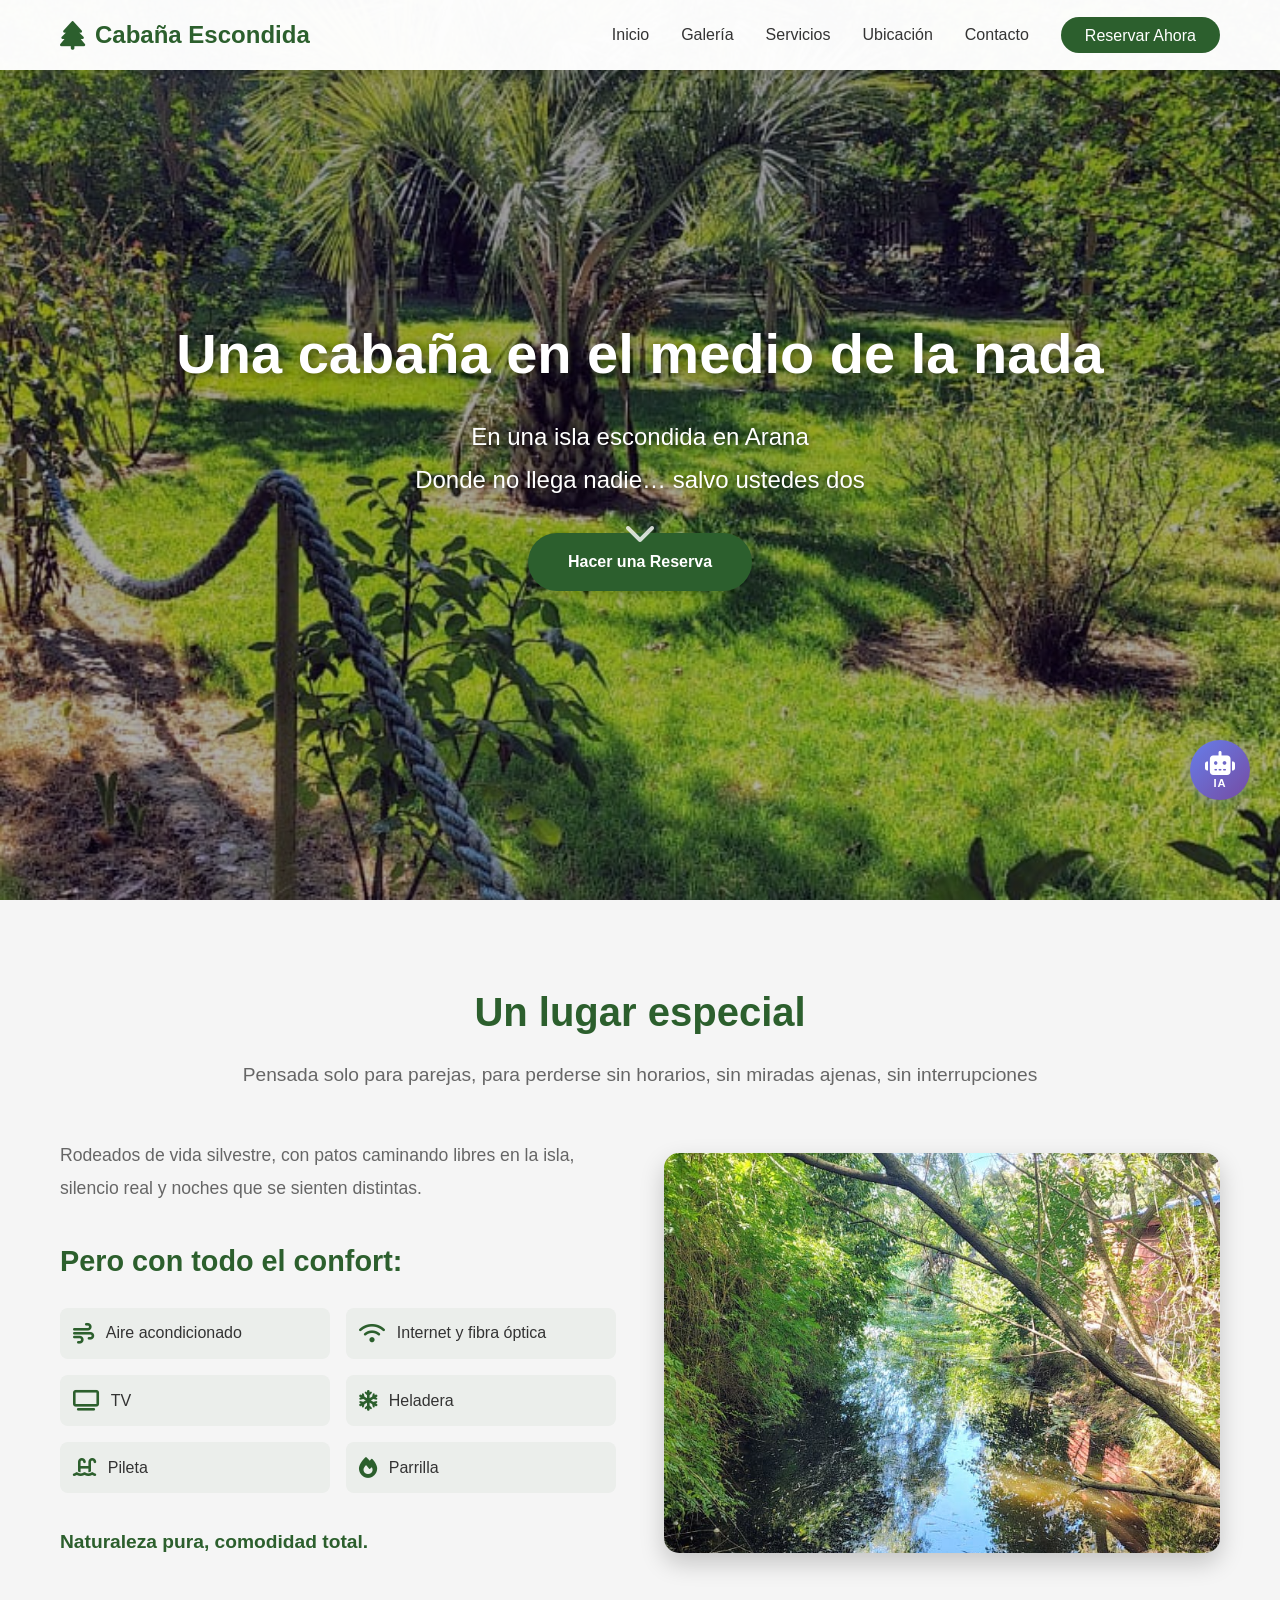
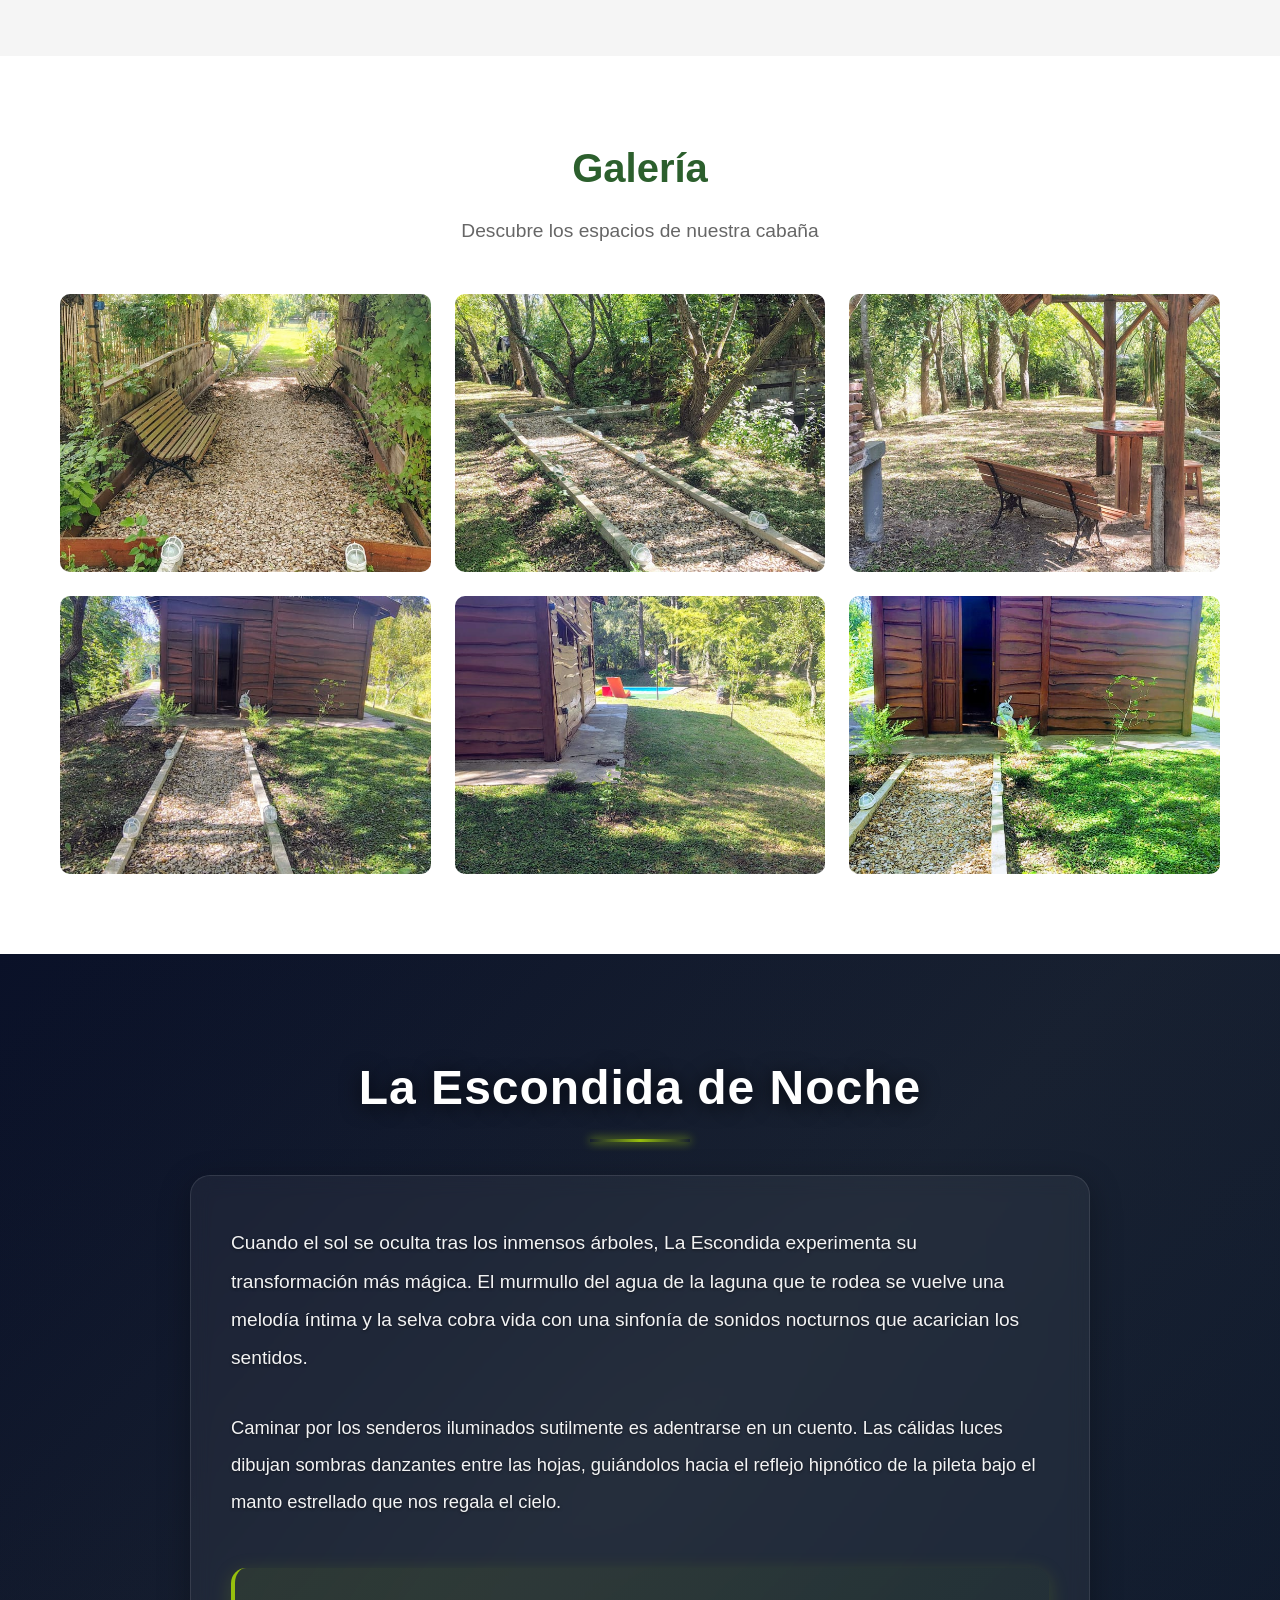
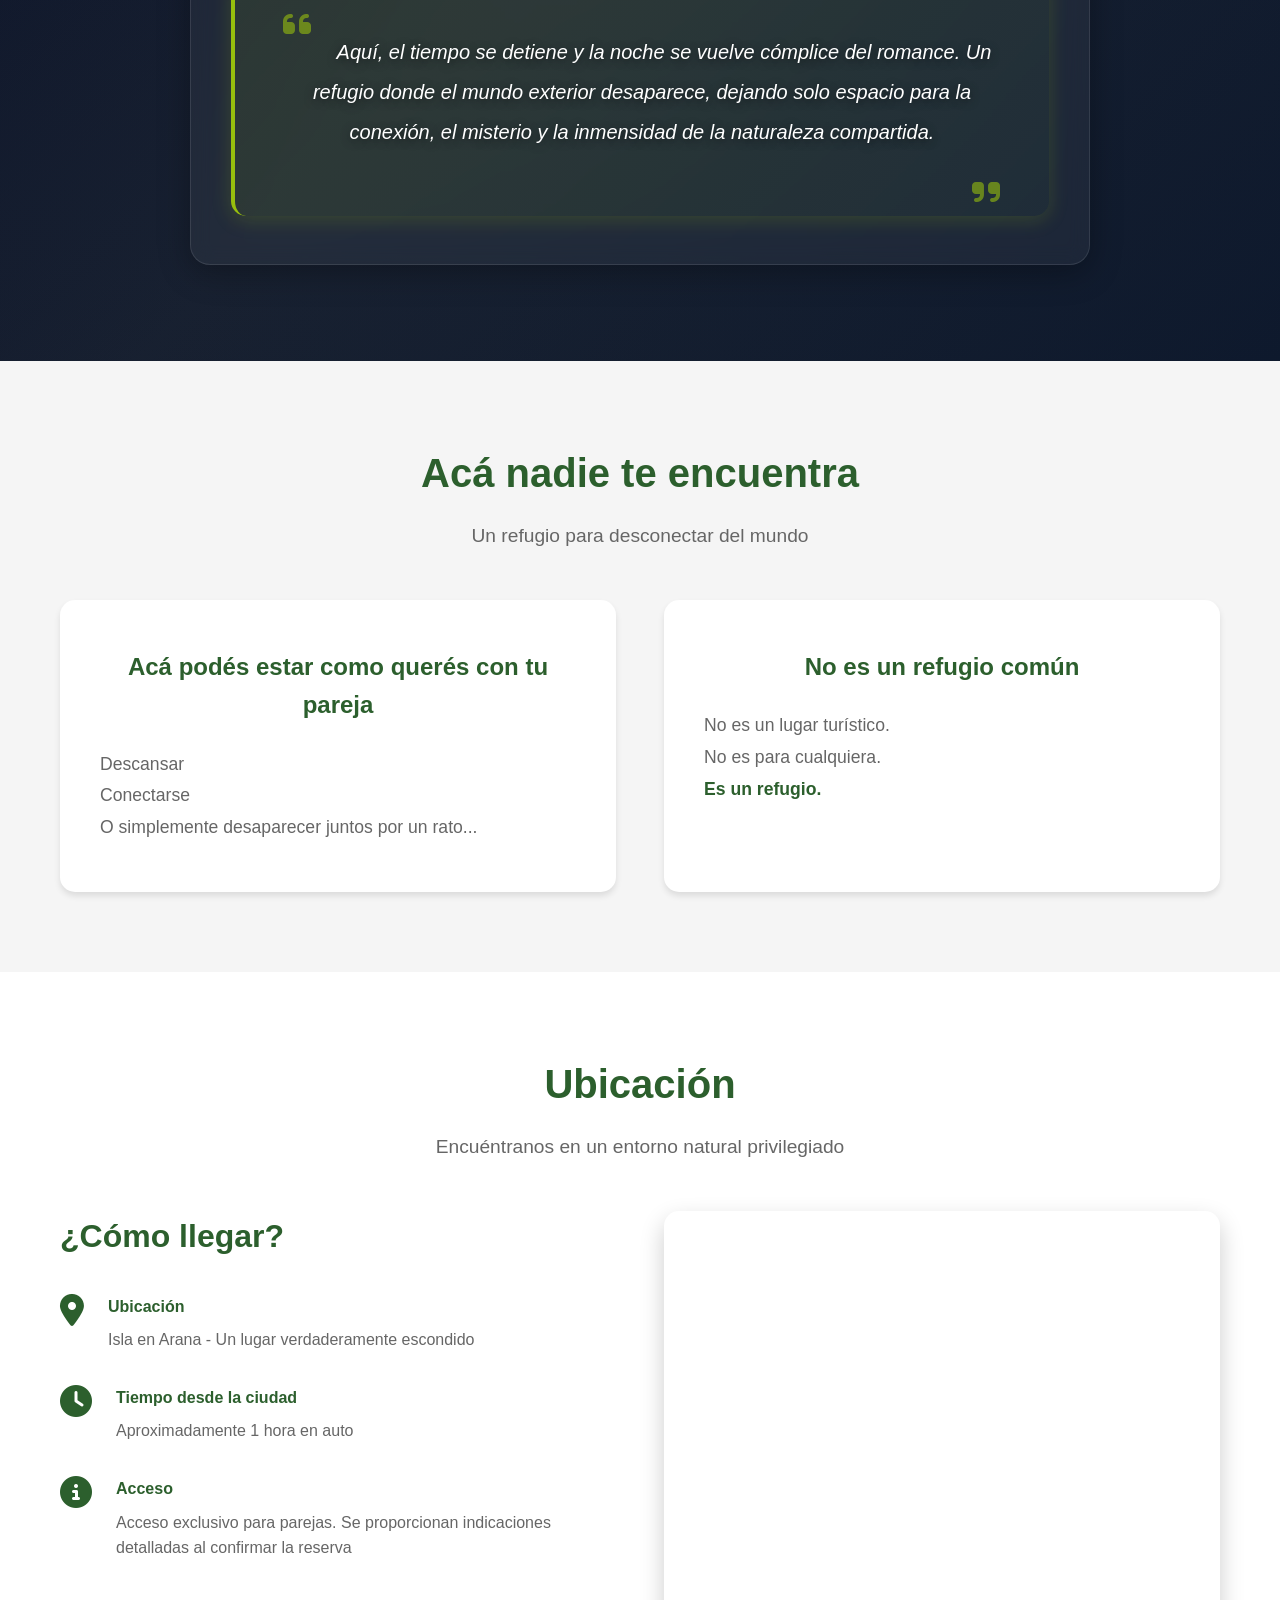
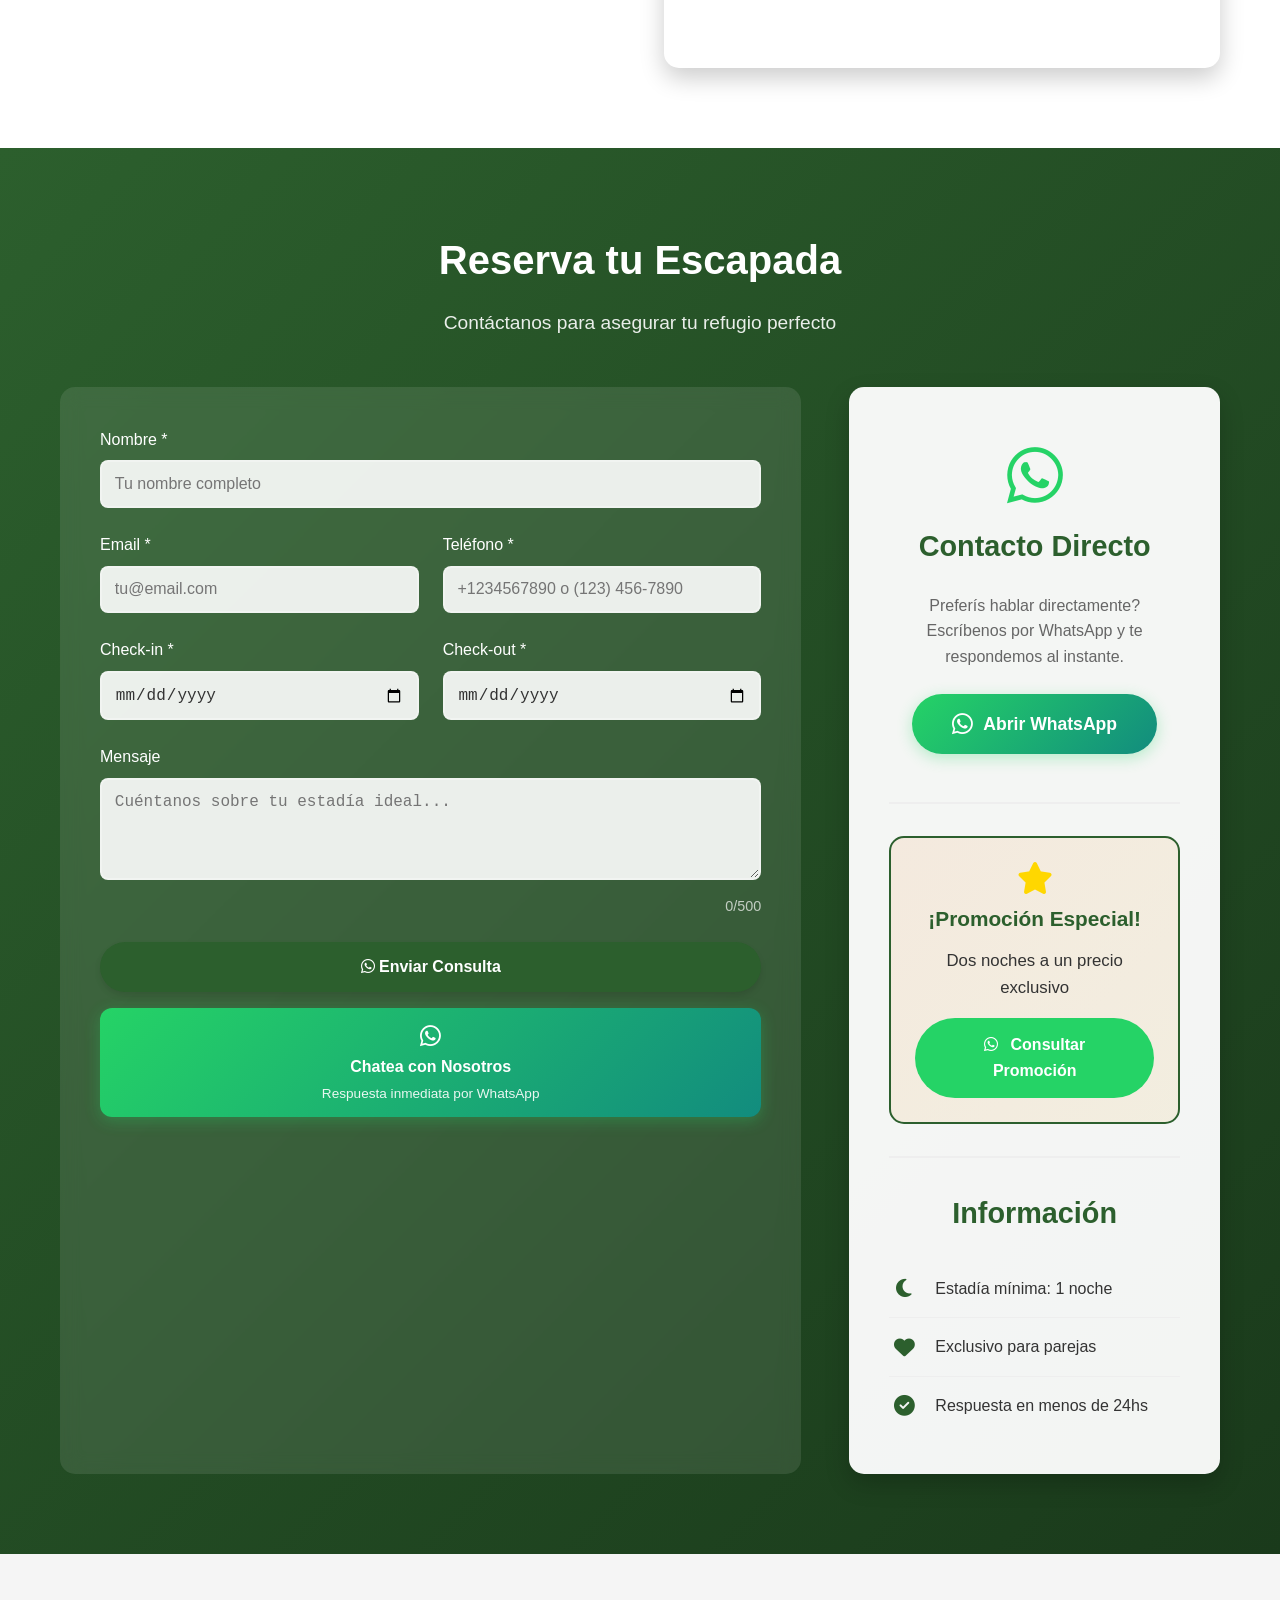
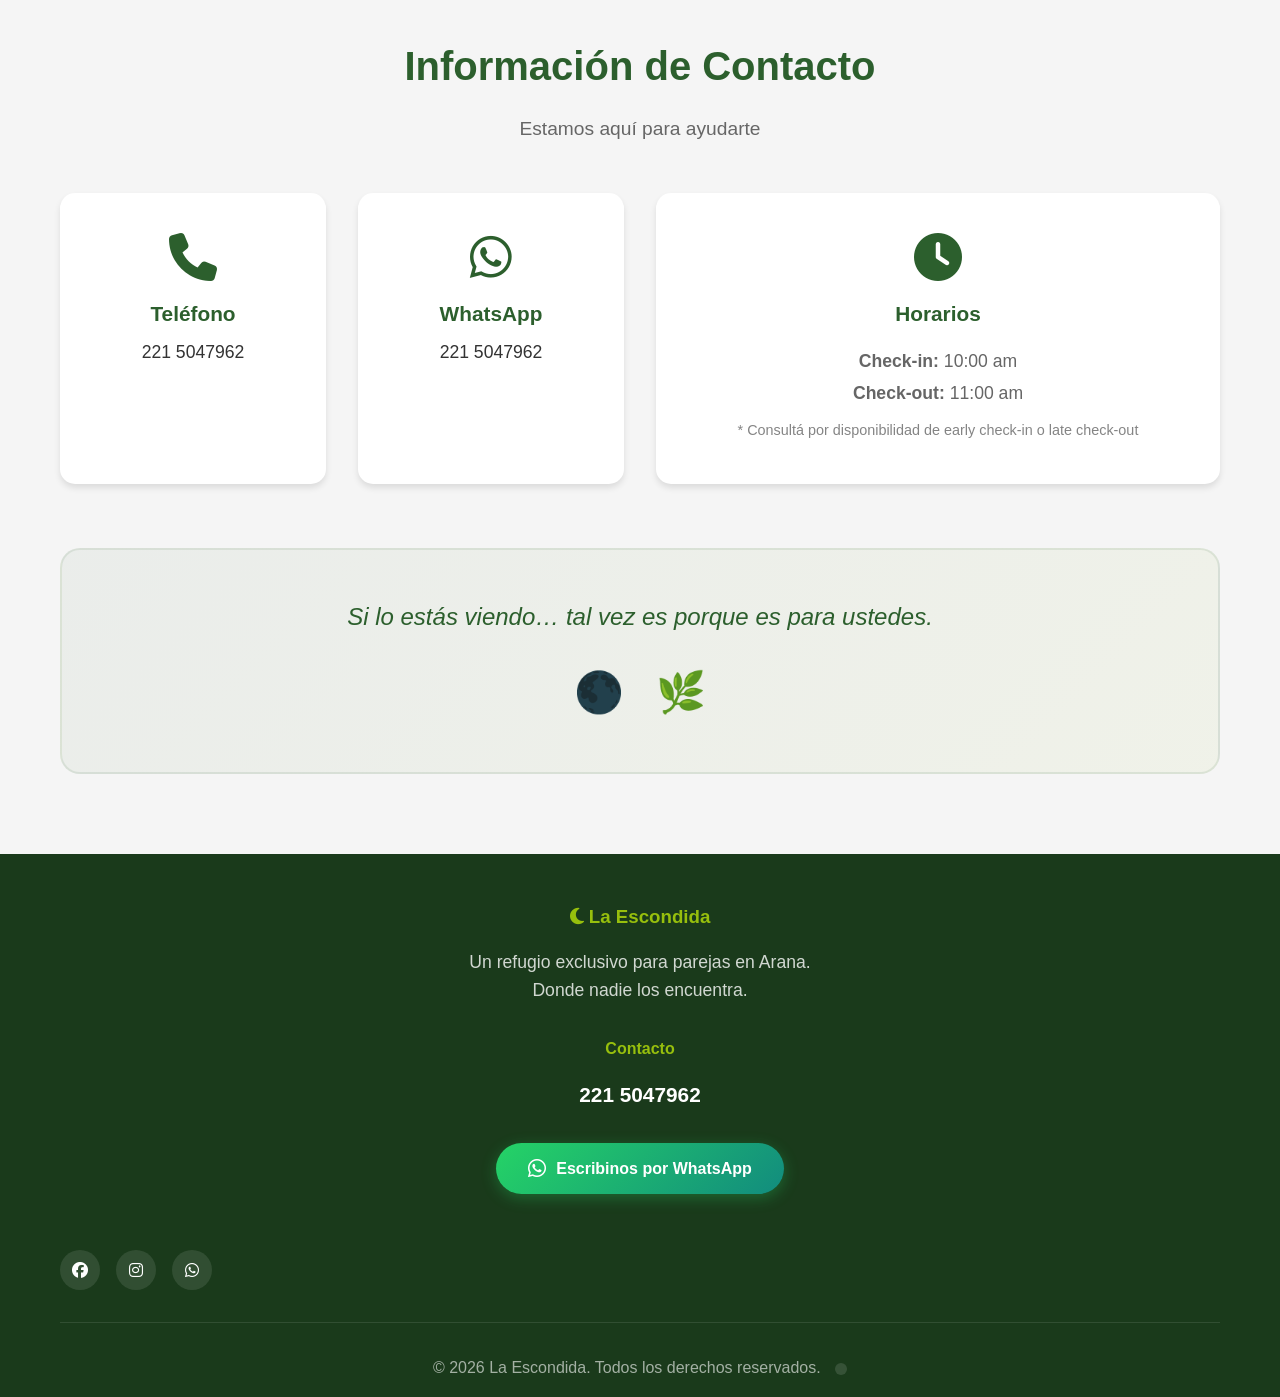
==== index.html @ e12cee64 "Reemplazar imágenes de Unsplash por fotos reales de la cabaña" ====
<!DOCTYPE html>
<html lang="es">
<head>
    <meta charset="UTF-8">
    <meta name="viewport" content="width=device-width, initial-scale=1.0">
    <meta name="description" content="Cabaña Escondida - Tu refugio perfecto en la naturaleza. Reserva tu estadía en nuestro acogedor alojamiento.">
    <meta name="keywords" content="cabaña, alojamiento, turismo rural, naturaleza, reservas">
    <title>Cabaña Escondida - Tu Refugio en la Naturaleza</title>
    <link rel="stylesheet" href="styles.css">
    <link rel="stylesheet" href="https://cdnjs.cloudflare.com/ajax/libs/font-awesome/6.4.0/css/all.min.css">
</head>
<body>
    <!-- Navegación -->
    <nav class="navbar" id="navbar">
        <div class="container">
            <div class="nav-brand">
                <i class="fas fa-tree"></i>
                <span>Cabaña Escondida</span>
            </div>
            <button class="nav-toggle" id="navToggle">
                <span></span>
                <span></span>
                <span></span>
            </button>
            <ul class="nav-menu" id="navMenu">
                <li><a href="#inicio" class="nav-link">Inicio</a></li>
                <li><a href="#galeria" class="nav-link">Galería</a></li>
                <li><a href="#servicios" class="nav-link">Servicios</a></li>
                <li><a href="#ubicacion" class="nav-link">Ubicación</a></li>
                <li><a href="#contacto" class="nav-link">Contacto</a></li>
                <li><a href="#reservas" class="nav-link btn-reserva">Reservar Ahora</a></li>
            </ul>
        </div>
    </nav>

    <!-- Hero Section -->
    <section class="hero" id="inicio">
        <div class="hero-overlay"></div>
        <div class="hero-content">
            <h1 class="hero-title">Una cabaña en el medio de la nada</h1>
            <p class="hero-subtitle">En una isla escondida en Arana<br>Donde no llega nadie… salvo ustedes dos</p>
            <a href="#reservas" class="btn btn-primary">Hacer una Reserva</a>
            <a href="#sobre" class="scroll-indicator" aria-label="Ver más abajo">
                <i class="fas fa-chevron-down"></i>
            </a>
        </div>
    </section>

    <!-- Sobre Nosotros -->
    <section class="about" id="sobre">
        <div class="container">
            <div class="section-header">
                <h2>Un lugar especial</h2>
                <p>Pensada solo para parejas, para perderse sin horarios, sin miradas ajenas, sin interrupciones</p>
            </div>
            <div class="about-content">
                <div class="about-text">
                    <p style="font-size: 1.1rem; line-height: 1.9; margin-bottom: 2rem;">Rodeados de vida silvestre, con patos caminando libres en la isla, silencio real y noches que se sienten distintas.</p>
                    
                    <h3 style="margin-top: 2rem;">Pero con todo el confort:</h3>
                    <div class="features" style="grid-template-columns: repeat(2, 1fr); gap: 1rem; margin-top: 1.5rem;">
                        <div class="feature">
                            <i class="fas fa-wind"></i>
                            <span>Aire acondicionado</span>
                        </div>
                        <div class="feature">
                            <i class="fas fa-wifi"></i>
                            <span>Internet y fibra óptica</span>
                        </div>
                        <div class="feature">
                            <i class="fas fa-tv"></i>
                            <span>TV</span>
                        </div>
                        <div class="feature">
                            <i class="fas fa-snowflake"></i>
                            <span>Heladera</span>
                        </div>
                        <div class="feature">
                            <i class="fas fa-swimming-pool"></i>
                            <span>Pileta</span>
                        </div>
                        <div class="feature">
                            <i class="fas fa-fire"></i>
                            <span>Parrilla</span>
                        </div>
                    </div>
                    <p style="font-size: 1.2rem; font-weight: 600; color: var(--primary-color); margin-top: 2rem;">Naturaleza pura, comodidad total.</p>
                </div>
                <div class="about-image">
                    <img src="Image/3.jpeg" alt="Cabaña Escondida en Arana">
                </div>
            </div>
        </div>
    </section>

    <!-- Galería -->
    <section class="gallery" id="galeria">
        <div class="container">
            <div class="section-header">
                <h2>Galería</h2>
                <p>Descubre los espacios de nuestra cabaña</p>
            </div>
            <div class="gallery-grid">
                <div class="gallery-item">
                    <img src="Image/4.jpeg" alt="Exterior de la cabaña">
                    <div class="gallery-overlay">
                        <span>Exterior</span>
                    </div>
                </div>
                <div class="gallery-item">
                    <img src="Image/5.jpeg" alt="Sala de estar">
                    <div class="gallery-overlay">
                        <span>Sala de estar</span>
                    </div>
                </div>
                <div class="gallery-item">
                    <img src="Image/6.jpeg" alt="Dormitorio">
                    <div class="gallery-overlay">
                        <span>Dormitorio</span>
                    </div>
                </div>
                <div class="gallery-item">
                    <img src="Image/7.jpeg" alt="Cocina">
                    <div class="gallery-overlay">
                        <span>Cocina</span>
                    </div>
                </div>
                <div class="gallery-item">
                    <img src="Image/8.jpeg" alt="Baño">
                    <div class="gallery-overlay">
                        <span>Baño</span>
                    </div>
                </div>
                <div class="gallery-item">
                    <img src="Image/9.jpeg" alt="Vista panorámica">
                    <div class="gallery-overlay">
                        <span>Vista panorámica</span>
                    </div>
                </div>
            </div>
        </div>
    </section>

    <!-- La Escondida de Noche -->
    <section class="night-section" id="noche">
        <div class="night-background"></div>
        <div class="container">
            <div class="night-content">
                <h2 class="night-title">La Escondida de Noche</h2>
                <div class="night-text">
                    <p class="night-intro">Cuando el sol se oculta tras los inmensos árboles, La Escondida experimenta su transformación más mágica. El murmullo del agua de la laguna que te rodea se vuelve una melodía íntima y la selva cobra vida con una sinfonía de sonidos nocturnos que acarician los sentidos.</p>
                    
                    <p class="night-description">Caminar por los senderos iluminados sutilmente es adentrarse en un cuento. Las cálidas luces dibujan sombras danzantes entre las hojas, guiándolos hacia el reflejo hipnótico de la pileta bajo el manto estrellado que nos regala el cielo.</p>
                    
                    <blockquote class="night-quote">
                        <i class="fas fa-quote-left"></i>
                        <p>Aquí, el tiempo se detiene y la noche se vuelve cómplice del romance. Un refugio donde el mundo exterior desaparece, dejando solo espacio para la conexión, el misterio y la inmensidad de la naturaleza compartida.</p>
                        <i class="fas fa-quote-right"></i>
                    </blockquote>
                </div>
            </div>
        </div>
    </section>

    <!-- Experiencia -->
    <section class="services" id="servicios">
        <div class="container">
            <div class="section-header">
                <h2>Acá nadie te encuentra</h2>
                <p>Un refugio para desconectar del mundo</p>
            </div>
            <div class="services-grid" style="grid-template-columns: repeat(auto-fit, minmax(300px, 1fr)); gap: 3rem;">
                <div class="service-card" style="text-align: left; padding: 3rem 2.5rem;">
                    <h3 style="font-size: 1.5rem; margin-bottom: 1.5rem; text-align: center;">Acá podés estar como querés con tu pareja</h3>
                    <p style="font-size: 1.1rem; line-height: 1.8;">Descansar<br>Conectarse<br>O simplemente desaparecer juntos por un rato...</p>
                </div>
                <div class="service-card" style="text-align: left; padding: 3rem 2.5rem;">
                    <h3 style="font-size: 1.5rem; margin-bottom: 1.5rem; text-align: center;">No es un refugio común</h3>
                    <p style="font-size: 1.1rem; line-height: 1.8;">No es un lugar turístico.<br>No es para cualquiera.<br><strong style="color: var(--primary-color);">Es un refugio.</strong></p>
                </div>
            </div>
        </div>
    </section>

    <!-- Ubicación -->
    <section class="location" id="ubicacion">
        <div class="container">
            <div class="section-header">
                <h2>Ubicación</h2>
                <p>Encuéntranos en un entorno natural privilegiado</p>
            </div>
            <div class="location-content">
                <div class="location-info">
                    <h3>¿Cómo llegar?</h3>
                    <div class="location-details">
                        <div class="location-item">
                            <i class="fas fa-map-marker-alt"></i>
                            <div>
                                <h4>Ubicación</h4>
                                <p>Isla en Arana - Un lugar verdaderamente escondido</p>
                            </div>
                        </div>
                        <div class="location-item">
                            <i class="fas fa-clock"></i>
                            <div>
                                <h4>Tiempo desde la ciudad</h4>
                                <p>Aproximadamente 1 hora en auto</p>
                            </div>
                        </div>
                        <div class="location-item">
                            <i class="fas fa-info-circle"></i>
                            <div>
                                <h4>Acceso</h4>
                                <p>Acceso exclusivo para parejas. Se proporcionan indicaciones detalladas al confirmar la reserva</p>
                            </div>
                        </div>
                    </div>
                </div>
                <div class="location-map">
                    <iframe 
                        src="https://www.google.com/maps/embed?pb=!1m18!1m12!1m3!1d26323.89!2d-58.0378!3d-34.8833!2m3!1f0!2f0!3f0!3m2!1i1024!2i768!4f13.1!3m3!1m2!1s0x95a2dbb0c1f76c89%3A0x9c8e8b4f6f9e0f0a!2sArana%2C%20Provincia%20de%20Buenos%20Aires!5e0!3m2!1ses-419!2sar!4v1234567890123!5m2!1ses-419!2sar" 
                        width="100%" 
                        height="450" 
                        style="border:0; border-radius: 12px;" 
                        allowfullscreen="" 
                        loading="lazy" 
                        referrerpolicy="no-referrer-when-downgrade">
                    </iframe>
                </div>
            </div>
        </div>
    </section>

    <!-- Reservas -->
    <section class="booking" id="reservas">
        <div class="container">
            <div class="section-header light">
                <h2>Reserva tu Escapada</h2>
                <p>Contáctanos para asegurar tu refugio perfecto</p>
            </div>
            <div class="booking-content">
                <form class="booking-form" id="bookingForm">
                    <div class="form-group">
                        <label for="nombre">Nombre *</label>
                        <input type="text" id="nombre" name="nombre" placeholder="Tu nombre completo" required>
                    </div>
                    <div class="form-row">
                        <div class="form-group">
                            <label for="email">Email *</label>
                            <input type="email" id="email" name="email" placeholder="tu@email.com" required>
                        </div>
                        <div class="form-group">
                            <label for="telefono">Teléfono *</label>
                            <input type="tel" id="telefono" name="telefono" placeholder="+1234567890 o (123) 456-7890" required>
                        </div>
                    </div>
                    <div class="form-row">
                        <div class="form-group">
                            <label for="checkin">Check-in *</label>
                            <input type="date" id="checkin" name="checkin" placeholder="dd/mm/aaaa" required>
                        </div>
                        <div class="form-group">
                            <label for="checkout">Check-out *</label>
                            <input type="date" id="checkout" name="checkout" placeholder="dd/mm/aaaa" required>
                        </div>
                    </div>
                    <div class="form-group">
                        <label for="mensaje">Mensaje</label>
                        <textarea id="mensaje" name="mensaje" rows="4" placeholder="Cuéntanos sobre tu estadía ideal..."></textarea>
                    </div>
                    <div class="form-buttons">
                        <button type="submit" class="btn btn-primary">
                            <i class="fab fa-whatsapp"></i> Enviar Consulta
                        </button>
                        <button type="button" id="chatDirectBtn" class="btn btn-whatsapp">
                            <i class="fab fa-whatsapp"></i> Chatea con Nosotros
                            <small>Respuesta inmediata por WhatsApp</small>
                        </button>
                    </div>
                </form>
                <div class="booking-info">
                    <div class="pricing-card">
                        <div class="whatsapp-direct">
                            <i class="fab fa-whatsapp" style="font-size: 4rem; color: #25D366; margin-bottom: 1rem;"></i>
                            <h3>Contacto Directo</h3>
                            <p style="margin: 1.5rem 0;">Preferís hablar directamente? Escríbenos por WhatsApp y te respondemos al instante.</p>
                            <a href="https://wa.me/5492215047962" target="_blank" class="btn-wa-large">
                                <i class="fab fa-whatsapp"></i> Abrir WhatsApp
                            </a>
                        </div>
                        <hr style="margin: 2rem 0;">
                        <div class="promo-box">
                            <i class="fas fa-star" style="color: #FFD700; font-size: 2rem; margin-bottom: 0.5rem;"></i>
                            <h4 style="color: var(--primary-color); margin-bottom: 0.8rem;">¡Promoción Especial!</h4>
                            <p style="margin-bottom: 1rem; font-size: 1.05rem;">Dos noches a un precio exclusivo</p>
                            <a href="https://wa.me/5492215047962?text=Hola%21%20Quiero%20saber%20disponibilidad%20para%20dos%20noches%21" target="_blank" class="btn-promo">
                                <i class="fab fa-whatsapp"></i> Consultar Promoción
                            </a>
                        </div>
                        <hr style="margin: 2rem 0;">
                        <h3>Información</h3>
                        <div class="info-item">
                            <i class="fas fa-moon"></i>
                            <span>Estadía mínima: 1 noche</span>
                        </div>
                        <div class="info-item">
                            <i class="fas fa-heart"></i>
                            <span>Exclusivo para parejas</span>
                        </div>
                        <div class="info-item">
                            <i class="fas fa-check-circle"></i>
                            <span>Respuesta en menos de 24hs</span>
                        </div>
                    </div>
                </div>
            </div>
        </div>
    </section>

    <!-- Contacto -->
    <section class="contact" id="contacto">
        <div class="container">
            <div class="section-header">
                <h2>Información de Contacto</h2>
                <p>Estamos aquí para ayudarte</p>
            </div>
            <div class="contact-grid">
                <div class="contact-item">
                    <i class="fas fa-phone"></i>
                    <h3>Teléfono</h3>
                    <p><a href="tel:+542215047962" style="color: var(--text-dark); text-decoration: none;">221 5047962</a></p>
                </div>
                <div class="contact-item">
                    <i class="fab fa-whatsapp"></i>
                    <h3>WhatsApp</h3>
                    <p><a href="https://wa.me/5492215047962" target="_blank" style="color: var(--text-dark); text-decoration: none;">221 5047962</a></p>
                </div>
                <div class="contact-item" style="grid-column: span 2;">
                    <i class="fas fa-clock"></i>
                    <h3>Horarios</h3>
                    <div style="margin-top: 1rem; line-height: 1.8;">
                        <p><strong>Check-in:</strong> 10:00 am</p>
                        <p><strong>Check-out:</strong> 11:00 am</p>
                        <p style="font-size: 0.9rem; margin-top: 0.5rem; opacity: 0.8;">* Consultá por disponibilidad de early check-in o late check-out</p>
                    </div>
                </div>
            </div>
            <div class="final-message">
                <p>Si lo estás viendo… tal vez es porque es para ustedes.</p>
                <div class="decorative-icons">
                    <span>🌑</span><span>🌿</span>
                </div>
            </div>
        </div>
    </section>

    <!-- Footer -->
    <footer class="footer">
        <div class="container">
            <div class="footer-content">
                <div class="footer-section" style="text-align: center; grid-column: span 3;">
                    <h3><i class="fas fa-moon"></i> La Escondida</h3>
                    <p style="font-size: 1.1rem; margin: 1rem 0;">Un refugio exclusivo para parejas en Arana.<br>Donde nadie los encuentra.</p>
                    <div style="margin: 2rem 0;">
                        <h4 style="color: var(--secondary-color); margin-bottom: 1rem;">Contacto</h4>
                        <p style="font-size: 1.3rem; font-weight: 600;">
                            <a href="tel:+542215047962" style="color: var(--white); text-decoration: none;">221 5047962</a>
                        </p>
                        <a href="https://wa.me/5492215047962" target="_blank" class="footer-whatsapp-btn">
                            <i class="fab fa-whatsapp"></i> Escribinos por WhatsApp
                        </a>
                    </div>
                    <div class="social-links">
                        <a href="#" aria-label="Facebook"><i class="fab fa-facebook"></i></a>
                        <a href="#" aria-label="Instagram"><i class="fab fa-instagram"></i></a>
                        <a href="https://wa.me/5492215047962" target="_blank" aria-label="WhatsApp"><i class="fab fa-whatsapp"></i></a>
                    </div>
                </div>
            </div>
            <div class="footer-bottom">
                <p>&copy; 2026 La Escondida. Todos los derechos reservados.</p>
                <span id="adminAccess" class="admin-dot" title="Admin Panel"></span>
            </div>
        </div>
    </footer>

    <!-- Botón volver arriba -->
    <button class="scroll-top" id="scrollTop">
        <i class="fas fa-arrow-up"></i>
    </button>

    <!-- Chatbot IA -->
    <button class="ai-chat-button" id="aiChatButton">
        <i class="fas fa-robot"></i>
        <span>IA</span>
    </button>

    <div class="chatbot-container" id="chatbotContainer">
        <div class="chatbot-header">
            <div>
                <i class="fas fa-robot"></i>
                <span>Asistente Virtual</span>
            </div>
            <button class="chatbot-close" id="chatbotClose">
                <i class="fas fa-times"></i>
            </button>
        </div>
        <div class="chatbot-messages" id="chatbotMessages">
            <!-- Mensajes se agregan aquí -->
        </div>
        <div class="chatbot-input-area">
            <input type="text" id="chatbotInput" placeholder="Escribe tu pregunta..." />
            <button id="chatbotSend"><i class="fas fa-paper-plane"></i></button>
        </div>
    </div>

    <!-- Popup Promocional -->
    <div class="promo-popup" id="promoPopup">
        <button class="promo-close" id="promoClose">
            <i class="fas fa-times"></i>
        </button>
        <div class="promo-content">
            <i class="fas fa-star" style="color: #FFD700; font-size: 3rem; margin-bottom: 1rem;"></i>
            <h3>¡Aprovechá nuestra promoción!</h3>
            <p>Dos noches a un precio exclusivo</p>
            <a href="https://wa.me/5492215047962?text=Hola%21%20Quiero%20saber%20disponibilidad%20para%20dos%20noches%21" target="_blank" class="btn-promo-popup">
                <i class="fab fa-whatsapp"></i> Reservar Ahora
            </a>
        </div>
    </div>

    <script src="script.js"></script>
</body>
</html>
---- styles.css ----
/* Reset y Variables */
* {
    margin: 0;
    padding: 0;
    box-sizing: border-box;
}

:root {
    --primary-color: #2c5f2d;
    --secondary-color: #97bf0d;
    --dark-color: #1a3a1b;
    --light-color: #f5f5f5;
    --accent-color: #ff6b35;
    --text-dark: #333;
    --text-light: #666;
    --white: #ffffff;
    --shadow: 0 4px 6px rgba(0, 0, 0, 0.1);
    --shadow-lg: 0 10px 25px rgba(0, 0, 0, 0.2);
}

html {
    scroll-behavior: smooth;
}

body {
    font-family: 'Segoe UI', Tahoma, Geneva, Verdana, sans-serif;
    line-height: 1.6;
    color: var(--text-dark);
    overflow-x: hidden;
}

.container {
    max-width: 1200px;
    margin: 0 auto;
    padding: 0 20px;
}

/* Navegación */
.navbar {
    position: fixed;
    top: 0;
    width: 100%;
    background-color: rgba(255, 255, 255, 0.98);
    box-shadow: var(--shadow);
    z-index: 1000;
    transition: all 0.3s ease;
}

.navbar.scrolled {
    background-color: var(--white);
    box-shadow: var(--shadow-lg);
}

.navbar .container {
    display: flex;
    justify-content: space-between;
    align-items: center;
    padding: 1rem 20px;
}

.nav-brand {
    display: flex;
    align-items: center;
    gap: 10px;
    font-size: 1.5rem;
    font-weight: bold;
    color: var(--primary-color);
}

.nav-brand i {
    font-size: 1.8rem;
}

.nav-menu {
    display: flex;
    list-style: none;
    gap: 2rem;
    align-items: center;
}

.nav-link {
    text-decoration: none;
    color: var(--text-dark);
    font-weight: 500;
    transition: color 0.3s ease;
    padding: 0.5rem 0;
}

.nav-link:hover {
    color: var(--primary-color);
}

.nav-link.btn-reserva {
    background-color: var(--primary-color);
    color: var(--white);
    padding: 0.6rem 1.5rem;
    border-radius: 25px;
    transition: all 0.3s ease;
}

.nav-link.btn-reserva:hover {
    background-color: var(--dark-color);
    transform: translateY(-2px);
}

.nav-toggle {
    display: none;
    flex-direction: column;
    gap: 5px;
    background: none;
    border: none;
    cursor: pointer;
}

.nav-toggle span {
    width: 25px;
    height: 3px;
    background-color: var(--primary-color);
    border-radius: 3px;
    transition: all 0.3s ease;
}

/* Hero Section */
.hero {
    position: relative;
    height: 100vh;
    background-image: url('Image/1.jpeg');
    background-size: cover;
    background-position: center;
    background-attachment: fixed;
    display: flex;
    align-items: center;
    justify-content: center;
    text-align: center;
}

.hero-overlay {
    position: absolute;
    top: 0;
    left: 0;
    width: 100%;
    height: 100%;
    background: linear-gradient(rgba(0, 0, 0, 0.4), rgba(0, 0, 0, 0.3));
}

.hero-content {
    position: relative;
    z-index: 1;
    color: var(--white);
    animation: fadeInUp 1s ease;
}

.hero-title {
    font-size: 3.5rem;
    margin-bottom: 1rem;
    text-shadow: 2px 2px 10px rgba(0, 0, 0, 0.5);
}

.hero-subtitle {
    font-size: 1.5rem;
    margin-bottom: 2rem;
    text-shadow: 1px 1px 5px rgba(0, 0, 0, 0.5);
    line-height: 1.8;
}

.scroll-indicator {
    position: absolute;
    bottom: 2rem;
    left: 50%;
    transform: translateX(-50%);
    color: var(--white);
    font-size: 2rem;
    animation: bounce 2s infinite;
    text-decoration: none;
    opacity: 0.8;
    transition: opacity 0.3s ease;
}

.scroll-indicator:hover {
    opacity: 1;
}

@keyframes bounce {
    0%, 20%, 50%, 80%, 100% {
        transform: translateX(-50%) translateY(0);
    }
    40% {
        transform: translateX(-50%) translateY(-10px);
    }
    60% {
        transform: translateX(-50%) translateY(-5px);
    }
}

/* Botones */
.btn {
    display: inline-block;
    padding: 1rem 2.5rem;
    text-decoration: none;
    border-radius: 30px;
    font-weight: 600;
    transition: all 0.3s ease;
    border: none;
    cursor: pointer;
    font-size: 1rem;
}

.btn-primary {
    background-color: var(--primary-color);
    color: var(--white);
    box-shadow: var(--shadow);
}

.btn-primary:hover {
    background-color: var(--dark-color);
    transform: translateY(-3px);
    box-shadow: var(--shadow-lg);
}

/* Secciones */
section {
    padding: 5rem 0;
}

.section-header {
    text-align: center;
    margin-bottom: 3rem;
}

.section-header h2 {
    font-size: 2.5rem;
    color: var(--primary-color);
    margin-bottom: 1rem;
}

.section-header p {
    font-size: 1.2rem;
    color: var(--text-light);
}

.section-header.light h2 {
    color: var(--white);
}

.section-header.light p {
    color: rgba(255, 255, 255, 0.9);
}

/* Sobre Nosotros */
.about {
    background-color: var(--light-color);
}

.about-content {
    display: grid;
    grid-template-columns: 1fr 1fr;
    gap: 3rem;
    align-items: center;
}

.about-text h3 {
    font-size: 1.8rem;
    color: var(--primary-color);
    margin-bottom: 1rem;
    margin-top: 2rem;
    display: flex;
    align-items: center;
    gap: 1rem;
}

.about-text h3:first-of-type {
    margin-top: 0;
}

.about-text h3 i {
    font-size: 1.5rem;
}

.about-text p {
    margin-bottom: 1rem;
    color: var(--text-light);
    line-height: 1.8;
}

.features {
    display: grid;
    grid-template-columns: repeat(2, 1fr);
    gap: 1.2rem;
    margin-top: 2rem;
}

.feature {
    display: flex;
    align-items: center;
    gap: 12px;
    padding: 0.8rem;
    background: rgba(44, 95, 45, 0.05);
    border-radius: 8px;
    transition: all 0.3s ease;
}

.feature:hover {
    background: rgba(44, 95, 45, 0.1);
    transform: translateX(5px);
}

.feature i {
    color: var(--primary-color);
    font-size: 1.3rem;
    flex-shrink: 0;
}

.feature span {
    font-weight: 500;
}

.about-image img {
    width: 100%;
    height: 400px;
    object-fit: cover;
    border-radius: 15px;
    box-shadow: var(--shadow-lg);
}

/* Galería */
.gallery {
    background-color: var(--white);
}

.gallery-grid {
    display: grid;
    grid-template-columns: repeat(auto-fit, minmax(300px, 1fr));
    gap: 1.5rem;
}

.gallery-item {
    position: relative;
    overflow: hidden;
    border-radius: 10px;
    cursor: pointer;
    aspect-ratio: 4/3;
}

.gallery-item img {
    width: 100%;
    height: 100%;
    object-fit: cover;
    transition: transform 0.5s ease;
}

.gallery-item:hover img {
    transform: scale(1.1);
}

.gallery-overlay {
    position: absolute;
    bottom: 0;
    left: 0;
    right: 0;
    background: linear-gradient(transparent, rgba(0, 0, 0, 0.8));
    padding: 2rem 1.5rem 1.5rem;
    color: var(--white);
    transform: translateY(100%);
    transition: transform 0.3s ease;
}

.gallery-item:hover .gallery-overlay {
    transform: translateY(0);
}

.gallery-overlay span {
    font-size: 1.2rem;
    font-weight: 600;
}

/* La Escondida de Noche */
.night-section {
    position: relative;
    padding: 6rem 0;
    overflow: hidden;
    background: linear-gradient(135deg, #0a1128 0%, #1a2332 50%, #0f1b2e 100%);
}

.night-background {
    position: absolute;
    top: 0;
    left: 0;
    width: 100%;
    height: 100%;
    background-image: url('Image/2.jpeg');
    background-size: cover;
    background-position: center;
    background-attachment: fixed;
    opacity: 0.3;
    z-index: 0;
}

.night-background::after {
    content: '';
    position: absolute;
    top: 0;
    left: 0;
    width: 100%;
    height: 100%;
    background: radial-gradient(circle at 50% 50%, transparent 0%, rgba(10, 17, 40, 0.6) 100%);
}

.night-section .container {
    position: relative;
    z-index: 1;
}

.night-content {
    max-width: 900px;
    margin: 0 auto;
    text-align: center;
}

.night-title {
    font-size: 3rem;
    color: #fff;
    margin-bottom: 3rem;
    text-shadow: 0 2px 20px rgba(0, 0, 0, 0.8);
    letter-spacing: 1px;
    position: relative;
    display: inline-block;
}

.night-title::after {
    content: '';
    position: absolute;
    bottom: -15px;
    left: 50%;
    transform: translateX(-50%);
    width: 100px;
    height: 3px;
    background: linear-gradient(90deg, transparent, #97bf0d, transparent);
    box-shadow: 0 0 10px #97bf0d;
}

.night-text {
    background: rgba(255, 255, 255, 0.05);
    backdrop-filter: blur(10px);
    border: 1px solid rgba(255, 255, 255, 0.1);
    border-radius: 20px;
    padding: 3rem 2.5rem;
    box-shadow: 0 8px 32px rgba(0, 0, 0, 0.3);
}

.night-intro,
.night-description {
    color: rgba(255, 255, 255, 0.95);
    font-size: 1.15rem;
    line-height: 2;
    margin-bottom: 2rem;
    text-align: left;
    text-shadow: 0 1px 3px rgba(0, 0, 0, 0.5);
}

.night-intro {
    font-size: 1.2rem;
}

.night-quote {
    position: relative;
    background: linear-gradient(135deg, rgba(151, 191, 13, 0.1), rgba(44, 95, 45, 0.1));
    border-left: 4px solid #97bf0d;
    padding: 2.5rem 3rem;
    margin: 3rem 0 0 0;
    border-radius: 15px;
    box-shadow: 0 4px 20px rgba(151, 191, 13, 0.2);
}

.night-quote p {
    color: #fff;
    font-size: 1.25rem;
    line-height: 2;
    font-style: italic;
    font-weight: 500;
    margin: 1.5rem 0;
    text-align: center;
    text-shadow: 0 2px 8px rgba(0, 0, 0, 0.5);
}

.night-quote i {
    color: #97bf0d;
    font-size: 2rem;
    opacity: 0.6;
}

.night-quote .fa-quote-left {
    float: left;
    margin-right: 15px;
}

.night-quote .fa-quote-right {
    float: right;
    margin-left: 15px;
}

/* Servicios */
.services {
    background-color: var(--light-color);
}

.services-grid {
    display: grid;
    grid-template-columns: repeat(auto-fit, minmax(280px, 1fr));
    gap: 2rem;
}

.service-card {
    background: var(--white);
    padding: 2.5rem 2rem;
    border-radius: 15px;
    text-align: center;
    box-shadow: var(--shadow);
    transition: all 0.3s ease;
}

.service-card:hover {
    transform: translateY(-10px);
    box-shadow: var(--shadow-lg);
}

.service-icon {
    width: 80px;
    height: 80px;
    background: linear-gradient(135deg, var(--primary-color), var(--secondary-color));
    border-radius: 50%;
    display: flex;
    align-items: center;
    justify-content: center;
    margin: 0 auto 1.5rem;
}

.service-icon i {
    font-size: 2rem;
    color: var(--white);
}

.service-card h3 {
    font-size: 1.3rem;
    color: var(--primary-color);
    margin-bottom: 1rem;
}

.service-card p {
    color: var(--text-light);
    line-height: 1.6;
}

/* Ubicación */
.location {
    background-color: var(--white);
}

.location-content {
    display: grid;
    grid-template-columns: 1fr 1fr;
    gap: 3rem;
}

.location-info h3 {
    font-size: 2rem;
    color: var(--primary-color);
    margin-bottom: 2rem;
}

.location-details {
    display: flex;
    flex-direction: column;
    gap: 2rem;
}

.location-item {
    display: flex;
    gap: 1.5rem;
}

.location-item i {
    font-size: 2rem;
    color: var(--primary-color);
    flex-shrink: 0;
}

.location-item h4 {
    color: var(--primary-color);
    margin-bottom: 0.5rem;
}

.location-item p {
    color: var(--text-light);
}

.location-map {
    border-radius: 15px;
    overflow: hidden;
    box-shadow: var(--shadow-lg);
}

.map-placeholder {
    background: linear-gradient(135deg, var(--primary-color), var(--secondary-color));
    height: 100%;
    min-height: 400px;
    display: flex;
    flex-direction: column;
    align-items: center;
    justify-content: center;
    color: var(--white);
}

.map-placeholder i {
    font-size: 4rem;
    margin-bottom: 1rem;
}

.map-placeholder p {
    font-size: 1.5rem;
    font-weight: 600;
}

.map-placeholder small {
    font-size: 1rem;
    opacity: 0.8;
}

/* Reservas */
.booking {
    background: linear-gradient(135deg, var(--primary-color), var(--dark-color));
    color: var(--white);
}

.booking-content {
    display: grid;
    grid-template-columns: 2fr 1fr;
    gap: 3rem;
}

.booking-form {
    background: rgba(255, 255, 255, 0.1);
    padding: 2.5rem;
    border-radius: 15px;
    backdrop-filter: blur(10px);
}

.form-row {
    display: grid;
    grid-template-columns: 1fr 1fr;
    gap: 1.5rem;
}

.form-group {
    margin-bottom: 1.5rem;
}

.form-group label {
    display: block;
    margin-bottom: 0.5rem;
    font-weight: 500;
}

.form-group input,
.form-group select,
.form-group textarea {
    width: 100%;
    padding: 0.8rem;
    border: 2px solid rgba(255, 255, 255, 0.3);
    border-radius: 8px;
    background: rgba(255, 255, 255, 0.9);
    color: var(--text-dark);
    font-size: 1rem;
    transition: all 0.3s ease;
}

.form-group input:focus,
.form-group select:focus,
.form-group textarea:focus {
    outline: none;
    border-color: var(--secondary-color);
    background: var(--white);
}

.form-buttons {
    display: flex;
    flex-direction: column;
    gap: 1rem;
    margin-top: 1rem;
}

.form-buttons .btn {
    width: 100%;
    justify-content: center;
    align-items: center;
    gap: 10px;
}

.btn-whatsapp {
    background: linear-gradient(135deg, #25D366, #128C7E);
    color: var(--white);
    padding: 1rem 2rem;
    border-radius: 12px;
    text-decoration: none;
    display: flex;
    flex-direction: column;
    align-items: center;
    gap: 5px;
    font-weight: 600;
    transition: all 0.3s ease;
    box-shadow: 0 4px 15px rgba(37, 211, 102, 0.3);
}

.btn-whatsapp:hover {
    background: linear-gradient(135deg, #128C7E, #075E54);
    transform: translateY(-2px);
    box-shadow: 0 6px 20px rgba(37, 211, 102, 0.4);
}

.btn-whatsapp small {
    font-size: 0.85rem;
    font-weight: 400;
    opacity: 0.9;
}

.btn-whatsapp i {
    font-size: 1.5rem;
}

.booking-info {
    display: flex;
    flex-direction: column;
}

.pricing-card {
    background: rgba(255, 255, 255, 0.95);
    color: var(--text-dark);
    padding: 2.5rem;
    border-radius: 15px;
    box-shadow: var(--shadow-lg);
}

.pricing-card h3 {
    font-size: 1.8rem;
    color: var(--primary-color);
    margin-bottom: 1.5rem;
    text-align: center;
}

.whatsapp-direct {
    text-align: center;
    padding: 1rem 0;
}

.whatsapp-direct p {
    color: var(--text-light);
    line-height: 1.6;
}

.btn-wa-large {
    display: inline-flex;
    align-items: center;
    gap: 10px;
    background: linear-gradient(135deg, #25D366, #128C7E);
    color: var(--white);
    padding: 1rem 2.5rem;
    border-radius: 50px;
    text-decoration: none;
    font-weight: 600;
    font-size: 1.1rem;
    transition: all 0.3s ease;
    box-shadow: 0 4px 15px rgba(37, 211, 102, 0.3);
}

.btn-wa-large:hover {
    background: linear-gradient(135deg, #128C7E, #075E54);
    transform: translateY(-3px);
    box-shadow: 0 6px 20px rgba(37, 211, 102, 0.5);
}

.btn-wa-large i {
    font-size: 1.5rem;
}

.info-item {
    display: flex;
    align-items: center;
    gap: 1rem;
    padding: 1rem 0;
    border-bottom: 1px solid #eee;
}

.info-item:last-child {
    border-bottom: none;
}

.info-item i {
    color: var(--primary-color);
    font-size: 1.3rem;
    width: 30px;
    text-align: center;
}

.info-item span {
    color: var(--text-dark);
    font-weight: 500;
}

.price-item {
    display: flex;
    justify-content: space-between;
    align-items: center;
    padding: 1rem 0;
    border-bottom: 1px solid #eee;
}

.price-item:last-of-type {
    border-bottom: none;
}

.price-item strong {
    color: var(--primary-color);
    font-size: 1.2rem;
}

.pricing-card hr {
    margin: 1.5rem 0;
    border: none;
    border-top: 2px solid #eee;
}

.note {
    font-size: 0.9rem;
    color: var(--text-light);
    margin: 0.5rem 0;
}

/* Contacto */
.contact {
    background-color: var(--light-color);
}

.contact-grid {
    display: grid;
    grid-template-columns: repeat(auto-fit, minmax(250px, 1fr));
    gap: 2rem;
}

.contact-item {
    background: var(--white);
    padding: 2.5rem 2rem;
    border-radius: 15px;
    text-align: center;
    box-shadow: var(--shadow);
    transition: all 0.3s ease;
}

.contact-item:hover {
    transform: translateY(-5px);
    box-shadow: var(--shadow-lg);
}

.contact-item i {
    font-size: 3rem;
    color: var(--primary-color);
    margin-bottom: 1rem;
}

.contact-item h3 {
    font-size: 1.3rem;
    color: var(--primary-color);
    margin-bottom: 0.5rem;
}

.contact-item p {
    color: var(--text-light);
    font-size: 1.1rem;
}

.final-message {
    text-align: center;
    margin-top: 4rem;
    padding: 3rem 2rem;
    background: linear-gradient(135deg, rgba(44, 95, 45, 0.05), rgba(151, 191, 13, 0.05));
    border-radius: 20px;
    border: 2px solid rgba(44, 95, 45, 0.1);
}

.final-message p {
    font-size: 1.5rem;
    color: var(--primary-color);
    font-weight: 500;
    font-style: italic;
    margin-bottom: 1.5rem;
    line-height: 1.6;
}

.decorative-icons {
    display: flex;
    justify-content: center;
    gap: 2rem;
    font-size: 2.5rem;
    margin-top: 1rem;
}

.decorative-icons span {
    animation: float 3s ease-in-out infinite;
}

.decorative-icons span:nth-child(2) {
    animation-delay: 0.5s;
}

@keyframes float {
    0%, 100% {
        transform: translateY(0);
    }
    50% {
        transform: translateY(-10px);
    }
}

/* Footer */
.footer {
    background-color: var(--dark-color);
    color: var(--white);
    padding: 3rem 0 1rem;
}

.footer-content {
    display: grid;
    grid-template-columns: repeat(auto-fit, minmax(250px, 1fr));
    gap: 3rem;
    margin-bottom: 2rem;
}

.footer-section h3,
.footer-section h4 {
    margin-bottom: 1rem;
    color: var(--secondary-color);
}

.footer-section p {
    color: rgba(255, 255, 255, 0.8);
    margin-bottom: 0.5rem;
}

.footer-section ul {
    list-style: none;
}

.footer-section ul li {
    margin-bottom: 0.5rem;
}

.footer-section ul li a {
    color: rgba(255, 255, 255, 0.8);
    text-decoration: none;
    transition: color 0.3s ease;
}

.footer-section ul li a:hover {
    color: var(--secondary-color);
}

.social-links {
    display: flex;
    gap: 1rem;
    margin-top: 1rem;
}

.social-links a {
    width: 40px;
    height: 40px;
    background: rgba(255, 255, 255, 0.1);
    border-radius: 50%;
    display: flex;
    align-items: center;
    justify-content: center;
    color: var(--white);
    text-decoration: none;
    transition: all 0.3s ease;
}

.social-links a:hover {
    background: var(--secondary-color);
    transform: translateY(-3px);
}

.footer-whatsapp-btn {
    display: inline-flex;
    align-items: center;
    gap: 10px;
    background: linear-gradient(135deg, #25D366, #128C7E);
    color: var(--white);
    padding: 0.8rem 2rem;
    border-radius: 50px;
    text-decoration: none;
    font-weight: 600;
    margin: 1.5rem 0;
    transition: all 0.3s ease;
    box-shadow: 0 4px 15px rgba(37, 211, 102, 0.3);
}

.footer-whatsapp-btn:hover {
    background: linear-gradient(135deg, #128C7E, #075E54);
    transform: translateY(-3px);
    box-shadow: 0 6px 20px rgba(37, 211, 102, 0.5);
}

.footer-whatsapp-btn i {
    font-size: 1.3rem;
}

.footer-bottom {
    text-align: center;
    padding-top: 2rem;
    border-top: 1px solid rgba(255, 255, 255, 0.1);
    position: relative;
}

.footer-bottom p {
    color: rgba(255, 255, 255, 0.6);
    display: inline;
}

.admin-dot {
    display: inline-block;
    width: 12px;
    height: 12px;
    margin-left: 10px;
    background: rgba(255, 255, 255, 0.25);
    border-radius: 50%;
    cursor: pointer;
    opacity: 0.5;
    transition: all 0.3s ease;
    vertical-align: middle;
    position: relative;
    z-index: 100;
}

.admin-dot:hover {
    opacity: 1;
    background: rgba(255, 255, 255, 0.6);
    transform: scale(1.3);
    box-shadow: 0 0 10px rgba(255, 255, 255, 0.5);
}

.admin-dot:active {
    transform: scale(1.1);
}

/* Botón scroll to top */
.scroll-top {
    position: fixed;
    bottom: 30px;
    right: 30px;
    width: 50px;
    height: 50px;
    background: var(--primary-color);
    color: var(--white);
    border: none;
    border-radius: 50%;
    font-size: 1.5rem;
    cursor: pointer;
    box-shadow: var(--shadow-lg);
    opacity: 0;
    visibility: hidden;
    transition: all 0.3s ease;
    z-index: 999;
}

.scroll-top.visible {
    opacity: 1;
    visibility: visible;
}

.scroll-top:hover {
    background: var(--dark-color);
    transform: translateY(-5px);
}

/* Botón flotante IA */
.ai-chat-button {
    position: fixed;
    bottom: 100px;
    right: 30px;
    width: 60px;
    height: 60px;
    background: linear-gradient(135deg, #667eea 0%, #764ba2 100%);
    color: var(--white);
    border: none;
    border-radius: 50%;
    cursor: pointer;
    box-shadow: 0 4px 15px rgba(102, 126, 234, 0.4);
    transition: all 0.3s ease;
    z-index: 998;
    display: flex;
    flex-direction: column;
    align-items: center;
    justify-content: center;
    gap: 2px;
}

.ai-chat-button i {
    font-size: 1.5rem;
}

.ai-chat-button span {
    font-size: 0.7rem;
    font-weight: 600;
    letter-spacing: 1px;
}

.ai-chat-button:hover {
    transform: scale(1.1) translateY(-2px);
    box-shadow: 0 6px 20px rgba(102, 126, 234, 0.6);
}

/* Chatbot Container */
.chatbot-container {
    position: fixed;
    bottom: 100px;
    right: 30px;
    width: 380px;
    height: 550px;
    background: var(--white);
    border-radius: 20px;
    box-shadow: 0 10px 40px rgba(0, 0, 0, 0.2);
    display: none;
    flex-direction: column;
    overflow: hidden;
    z-index: 10001;
    animation: slideInUp 0.3s ease;
}

.chatbot-container.active {
    display: flex;
}

.chatbot-header {
    background: linear-gradient(135deg, #667eea 0%, #764ba2 100%);
    color: var(--white);
    padding: 1.2rem;
    display: flex;
    justify-content: space-between;
    align-items: center;
}

.chatbot-header div {
    display: flex;
    align-items: center;
    gap: 0.8rem;
    font-weight: 600;
    font-size: 1.1rem;
}

.chatbot-header i {
    font-size: 1.3rem;
}

.chatbot-close {
    background: rgba(255, 255, 255, 0.2);
    border: none;
    color: var(--white);
    width: 35px;
    height: 35px;
    border-radius: 50%;
    cursor: pointer;
    display: flex;
    align-items: center;
    justify-content: center;
    transition: all 0.3s ease;
    position: relative;
    z-index: 10002;
    flex-shrink: 0;
}

.chatbot-close:hover {
    background: rgba(255, 255, 255, 0.3);
    transform: rotate(90deg);
}

.chatbot-close:active {
    transform: rotate(90deg) scale(0.95);
}

.chatbot-messages {
    flex: 1;
    padding: 1.5rem;
    overflow-y: auto;
    background: #f8f9fa;
    display: flex;
    flex-direction: column;
    gap: 1rem;
}

.chat-message {
    display: flex;
    gap: 0.8rem;
    animation: fadeInUp 0.3s ease;
}

.chat-message.bot {
    align-self: flex-start;
}

.chat-message.user {
    align-self: flex-end;
    flex-direction: row-reverse;
}

.chat-message .message-avatar {
    width: 35px;
    height: 35px;
    border-radius: 50%;
    display: flex;
    align-items: center;
    justify-content: center;
    font-size: 1rem;
    flex-shrink: 0;
}

.chat-message.bot .message-avatar {
    background: linear-gradient(135deg, #667eea 0%, #764ba2 100%);
    color: var(--white);
}

.chat-message.user .message-avatar {
    background: var(--primary-color);
    color: var(--white);
}

.chat-message .message-content {
    max-width: 70%;
    padding: 0.9rem 1.2rem;
    border-radius: 15px;
    line-height: 1.5;
}

.chat-message.bot .message-content {
    background: var(--white);
    color: var(--dark-color);
    border-bottom-left-radius: 5px;
    box-shadow: 0 2px 5px rgba(0, 0, 0, 0.1);
}

.chat-message.user .message-content {
    background: var(--primary-color);
    color: var(--white);
    border-bottom-right-radius: 5px;
}

.chatbot-input-area {
    padding: 1rem;
    background: var(--white);
    border-top: 1px solid #e0e0e0;
    display: flex;
    gap: 0.8rem;
}

.chatbot-input-area input {
    flex: 1;
    padding: 0.9rem 1.2rem;
    border: 2px solid #e0e0e0;
    border-radius: 25px;
    font-size: 0.95rem;
    outline: none;
    transition: border-color 0.3s ease;
}

.chatbot-input-area input:focus {
    border-color: #667eea;
}

.chatbot-input-area button {
    width: 45px;
    height: 45px;
    background: linear-gradient(135deg, #667eea 0%, #764ba2 100%);
    border: none;
    border-radius: 50%;
    color: var(--white);
    cursor: pointer;
    display: flex;
    align-items: center;
    justify-content: center;
    transition: all 0.3s ease;
}

.chatbot-input-area button:hover {
    transform: scale(1.1);
    box-shadow: 0 4px 12px rgba(102, 126, 234, 0.4);
}

@keyframes slideInUp {
    from {
        opacity: 0;
        transform: translateY(20px);
    }
    to {
        opacity: 1;
        transform: translateY(0);
    }
}

/* Popup Promocional */
.promo-popup {
    position: fixed;
    top: 50%;
    left: 50%;
    transform: translate(-50%, -50%);
    background: linear-gradient(135deg, var(--primary-color), var(--secondary-color));
    color: var(--white);
    padding: 3rem 2.5rem;
    border-radius: 20px;
    box-shadow: 0 15px 50px rgba(0, 0, 0, 0.3);
    z-index: 10000;
    display: none;
    text-align: center;
    max-width: 450px;
    width: 90%;
    animation: popupBounce 0.5s ease;
}

.promo-popup.active {
    display: block;
}

.promo-popup::before {
    content: '';
    position: fixed;
    top: 0;
    left: 0;
    width: 100%;
    height: 100%;
    background: rgba(0, 0, 0, 0.7);
    z-index: -1;
}

.promo-close {
    position: absolute;
    top: 15px;
    right: 15px;
    background: rgba(255, 255, 255, 0.2);
    border: none;
    color: var(--white);
    width: 35px;
    height: 35px;
    border-radius: 50%;
    cursor: pointer;
    display: flex;
    align-items: center;
    justify-content: center;
    font-size: 1.2rem;
    transition: all 0.3s ease;
}

.promo-close:hover {
    background: rgba(255, 255, 255, 0.3);
    transform: rotate(90deg);
}

.promo-content h3 {
    font-size: 2rem;
    margin-bottom: 1rem;
    text-shadow: 2px 2px 4px rgba(0, 0, 0, 0.2);
}

.promo-content p {
    font-size: 1.3rem;
    margin-bottom: 2rem;
    opacity: 0.95;
}

.btn-promo-popup {
    display: inline-block;
    padding: 1.2rem 2.5rem;
    background: var(--white);
    color: var(--primary-color);
    text-decoration: none;
    border-radius: 50px;
    font-weight: 700;
    font-size: 1.1rem;
    transition: all 0.3s ease;
    box-shadow: 0 5px 15px rgba(0, 0, 0, 0.2);
}

.btn-promo-popup:hover {
    transform: translateY(-3px);
    box-shadow: 0 8px 20px rgba(0, 0, 0, 0.3);
}

.btn-promo-popup i {
    margin-right: 0.5rem;
    font-size: 1.3rem;
}

@keyframes popupBounce {
    0% {
        opacity: 0;
        transform: translate(-50%, -50%) scale(0.7);
    }
    50% {
        transform: translate(-50%, -50%) scale(1.05);
    }
    100% {
        opacity: 1;
        transform: translate(-50%, -50%) scale(1);
    }
}

/* Caja de Promoción en Formulario */
.promo-box {
    background: linear-gradient(135deg, rgba(244, 162, 97, 0.15), rgba(233, 196, 106, 0.15));
    border: 2px solid var(--primary-color);
    border-radius: 15px;
    padding: 1.5rem;
    text-align: center;
    margin: 1.5rem 0;
}

.promo-box h4 {
    font-size: 1.3rem;
    margin-bottom: 0.5rem;
}

.promo-box p {
    font-size: 1rem;
    margin-bottom: 1rem;
}

.btn-promo {
    display: inline-block;
    padding: 0.9rem 2rem;
    background: #25D366;
    color: var(--white);
    text-decoration: none;
    border-radius: 50px;
    font-weight: 600;
    transition: all 0.3s ease;
    font-size: 1rem;
}

.btn-promo:hover {
    background: #1fa855;
    transform: translateY(-2px);
    box-shadow: 0 5px 15px rgba(37, 211, 102, 0.3);
}

.btn-promo i {
    margin-right: 0.5rem;
}

/* Animaciones */
@keyframes fadeInUp {
    from {
        opacity: 0;
        transform: translateY(30px);
    }
    to {
        opacity: 1;
        transform: translateY(0);
    }
}

/* Responsive */
@media (max-width: 768px) {
    .nav-menu {
        position: fixed;
        left: -100%;
        top: 0;
        flex-direction: column;
        background-color: var(--white);
        width: 85%;
        max-width: 320px;
        height: 100vh;
        text-align: left;
        transition: left 0.3s ease;
        box-shadow: var(--shadow-lg);
        padding: 5rem 2rem 2rem;
        overflow-y: auto;
        z-index: 1001;
    }

    .nav-menu.active {
        left: 0;
    }

    .nav-menu::before {
        content: '';
        position: fixed;
        top: 0;
        left: 0;
        right: 0;
        height: 70px;
        background: var(--white);
        z-index: -1;
    }

    .nav-toggle {
        display: flex;
        z-index: 1002;
    }

    .nav-brand {
        display: flex;
        z-index: 1003;
    }

    .nav-toggle.active span:nth-child(1) {
        transform: rotate(45deg) translate(8px, 8px);
    }

    .nav-toggle.active span:nth-child(2) {
        opacity: 0;
    }

    .nav-toggle.active span:nth-child(3) {
        transform: rotate(-45deg) translate(7px, -7px);
    }

    /* Overlay para cerrar menú */
    body.menu-open::after {
        content: '';
        position: fixed;
        top: 0;
        left: 0;
        width: 100%;
        height: 100%;
        background: rgba(0, 0, 0, 0.5);
        z-index: 999;
    }

    body.menu-open {
        overflow: hidden;
    }

    .nav-link {
        padding: 1rem 0;
        font-size: 1.1rem;
        border-bottom: 1px solid #eee;
    }

    .nav-link.btn-reserva {
        margin-top: 1rem;
        text-align: center;
        padding: 1rem 1.5rem;
    }

    .hero {
        height: 85vh;
        min-height: 600px;
        background-attachment: scroll;
    }

    .hero-title {
        font-size: 1.8rem;
        line-height: 1.3;
        padding: 0 1rem;
    }

    .hero-subtitle {
        font-size: 1rem;
        line-height: 1.6;
        padding: 0 1rem;
        margin-bottom: 1.5rem;
    }

    .btn {
        padding: 0.9rem 2rem;
        font-size: 1rem;
    }

    .about-content,
    .location-content,
    .booking-content {
        grid-template-columns: 1fr;
    }

    .features {
        grid-template-columns: 1fr;
    }

    .gallery-grid {
        grid-template-columns: 1fr;
    }

    .night-section {
        padding: 3rem 0;
        background-attachment: scroll;
    }

    .night-background {
        background-attachment: scroll;
        opacity: 0.4;
    }

    .night-title {
        font-size: 1.8rem;
        line-height: 1.3;
        margin-bottom: 2rem;
    }

    .night-title::after {
        width: 60px;
    }

    .night-text {
        padding: 2rem 1.5rem;
        border-radius: 15px;
    }

    .night-intro,
    .night-description {
        font-size: 1rem;
        line-height: 1.8;
        margin-bottom: 1.5rem;
    }

    .night-quote {
        padding: 1.5rem 1.2rem;
        border-radius: 12px;
        margin-top: 2rem;
    }

    .night-quote p {
        font-size: 1.05rem;
        line-height: 1.7;
        margin: 1rem 0;
    }

    .night-quote i {
        font-size: 1.3rem;
    }

    .form-row {
        grid-template-columns: 1fr;
    }

    .form-buttons {
        gap: 0.8rem;
    }

    .btn-whatsapp {
        padding: 0.9rem 1.5rem;
    }

    .btn-wa-large {
        padding: 0.9rem 2rem;
        font-size: 1rem;
    }

    .pricing-card {
        padding: 2rem 1.5rem;
    }

    .section-header h2 {
        font-size: 1.8rem;
        line-height: 1.3;
    }

    .section-header p {
        font-size: 1rem;
        padding: 0 1rem;
    }

    .footer-content {
        grid-template-columns: 1fr;
        text-align: center;
    }

    .social-links {
        justify-content: center;
    }

    /* Chatbot responsive */
    .chatbot-container {
        width: 100%;
        height: 100%;
        bottom: 0;
        right: 0;
        border-radius: 0;
    }

    .ai-chat-button {
        bottom: 80px;
        right: 20px;
        width: 55px;
        height: 55px;
    }

    /* Popup responsive */
    .promo-popup {
        width: 95%;
        padding: 2rem 1.5rem;
        border-radius: 15px;
    }

    .promo-content h3 {
        font-size: 1.5rem;
    }

    .promo-content p {
        font-size: 1.1rem;
    }

    .btn-promo-popup {
        padding: 1rem 2rem;
        font-size: 1rem;
    }
}

@media (max-width: 480px) {
    .hero {
        height: 75vh;
        min-height: 550px;
    }

    .hero-title {
        font-size: 1.5rem;
    }

    .hero-subtitle {
        font-size: 1rem;
    }

    .btn {
        padding: 0.8rem 2rem;
        font-size: 0.9rem;
    }

    .section-header h2 {
        font-size: 1.5rem;
    }

    .night-title {
        font-size: 1.5rem;
    }

    .night-text {
        padding: 1.5rem 1rem;
    }

    .night-intro,
    .night-description {
        font-size: 0.95rem;
    }

    .night-quote {
        padding: 1.5rem 1rem;
    }

    .night-quote p {
        font-size: 1rem;
    }

    .services-grid,
    .contact-grid {
        grid-template-columns: 1fr;
    }
}
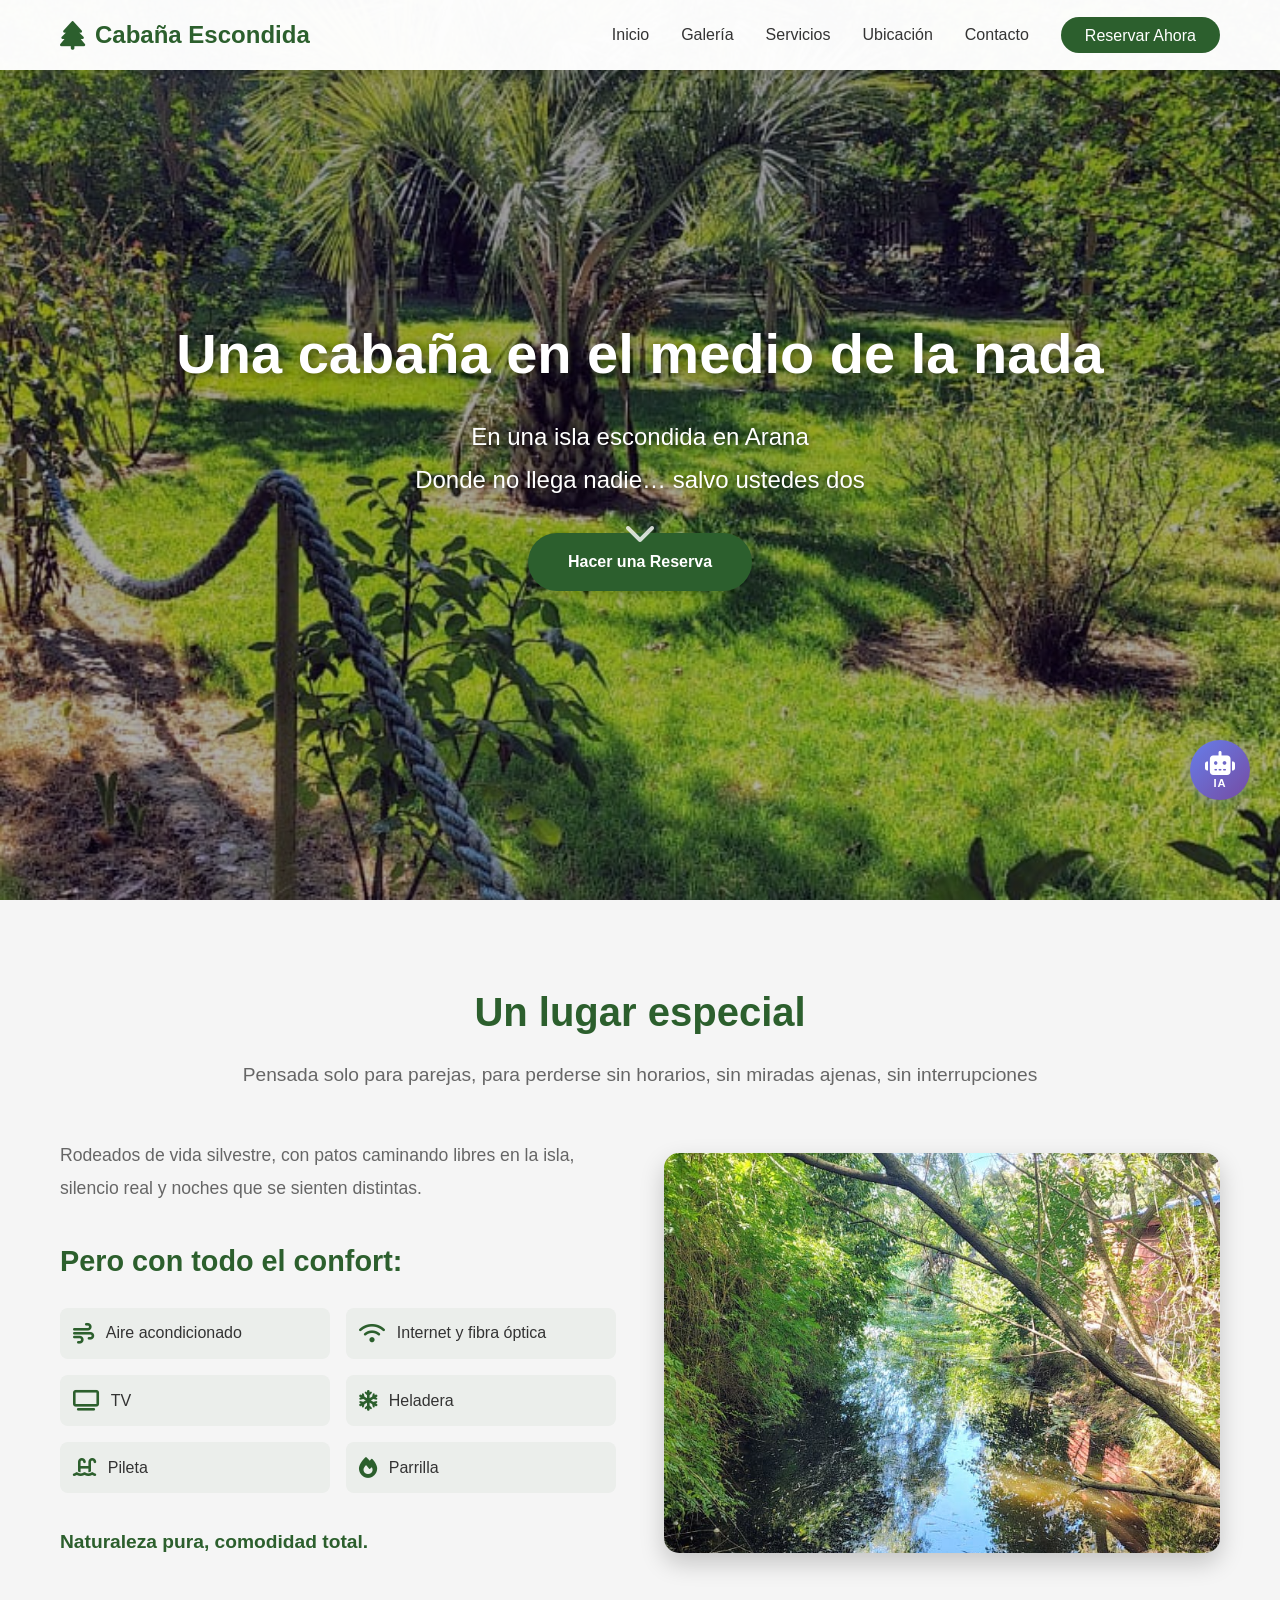
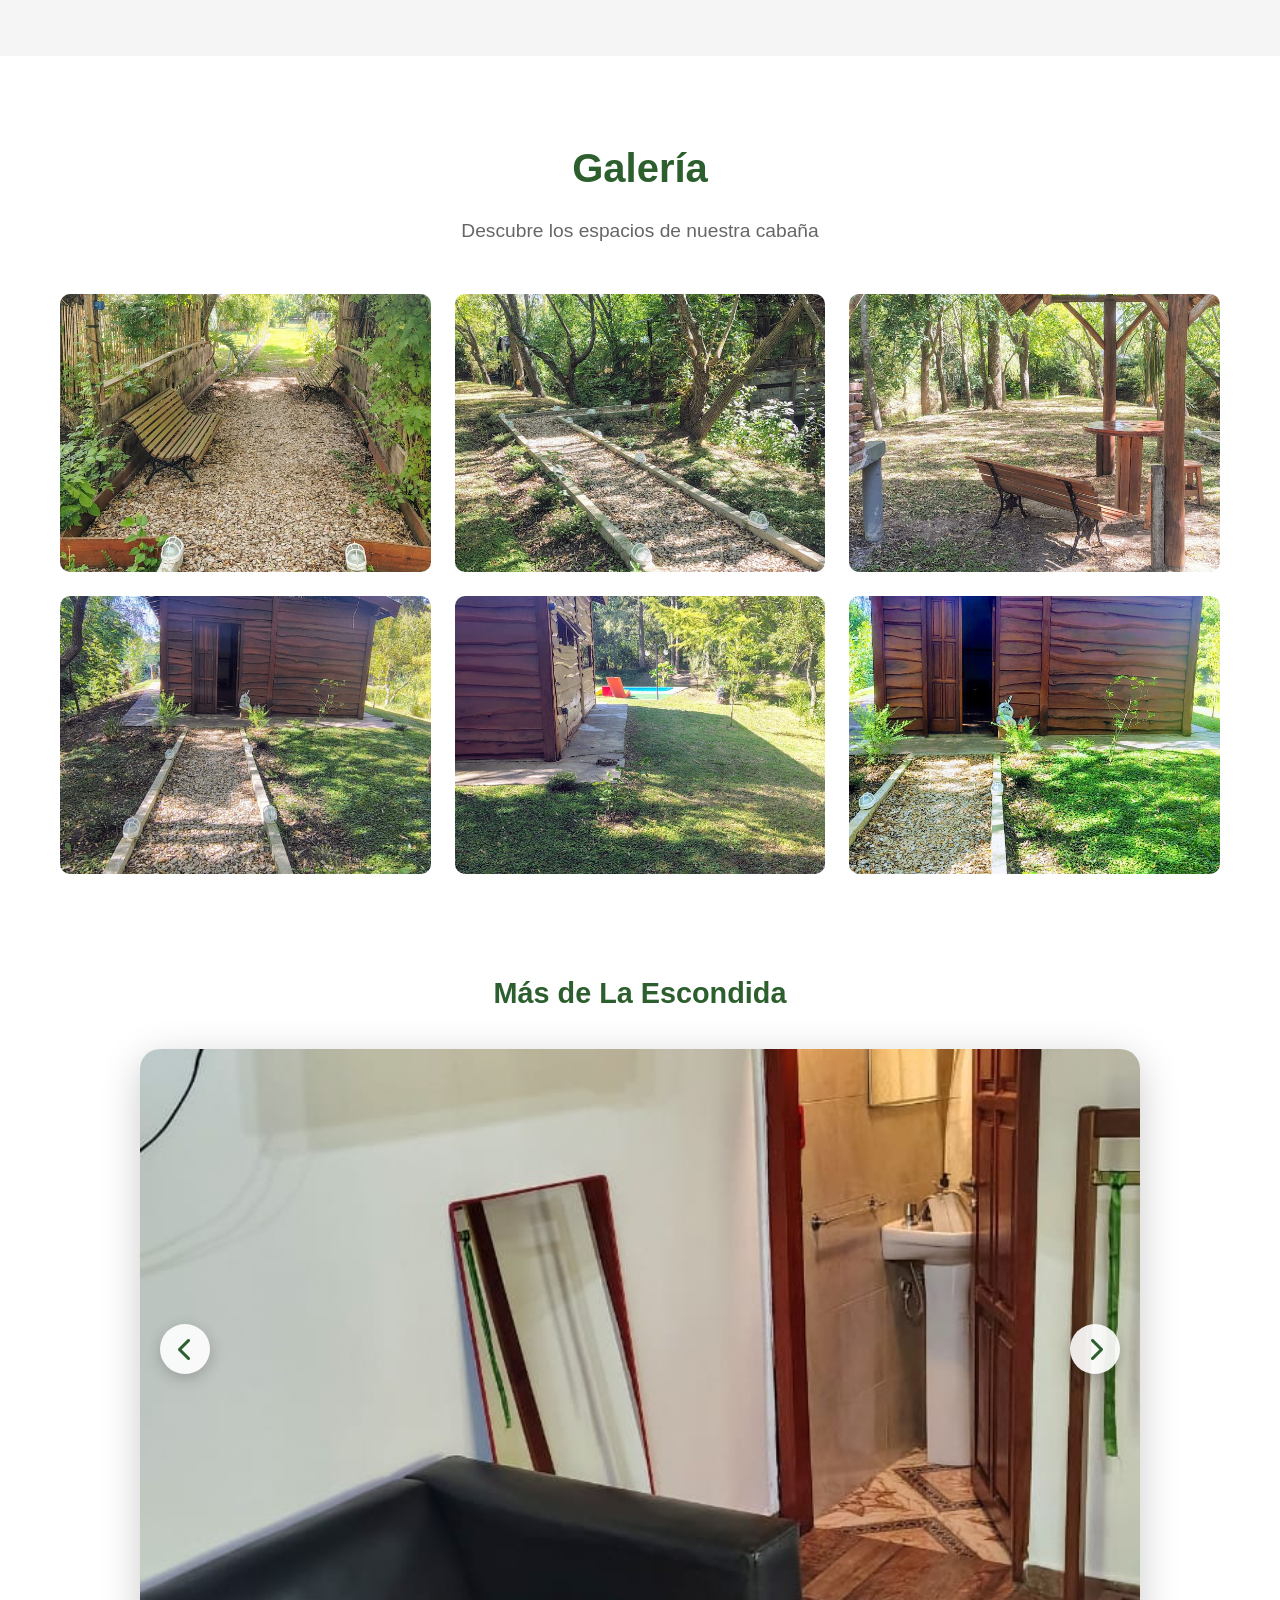
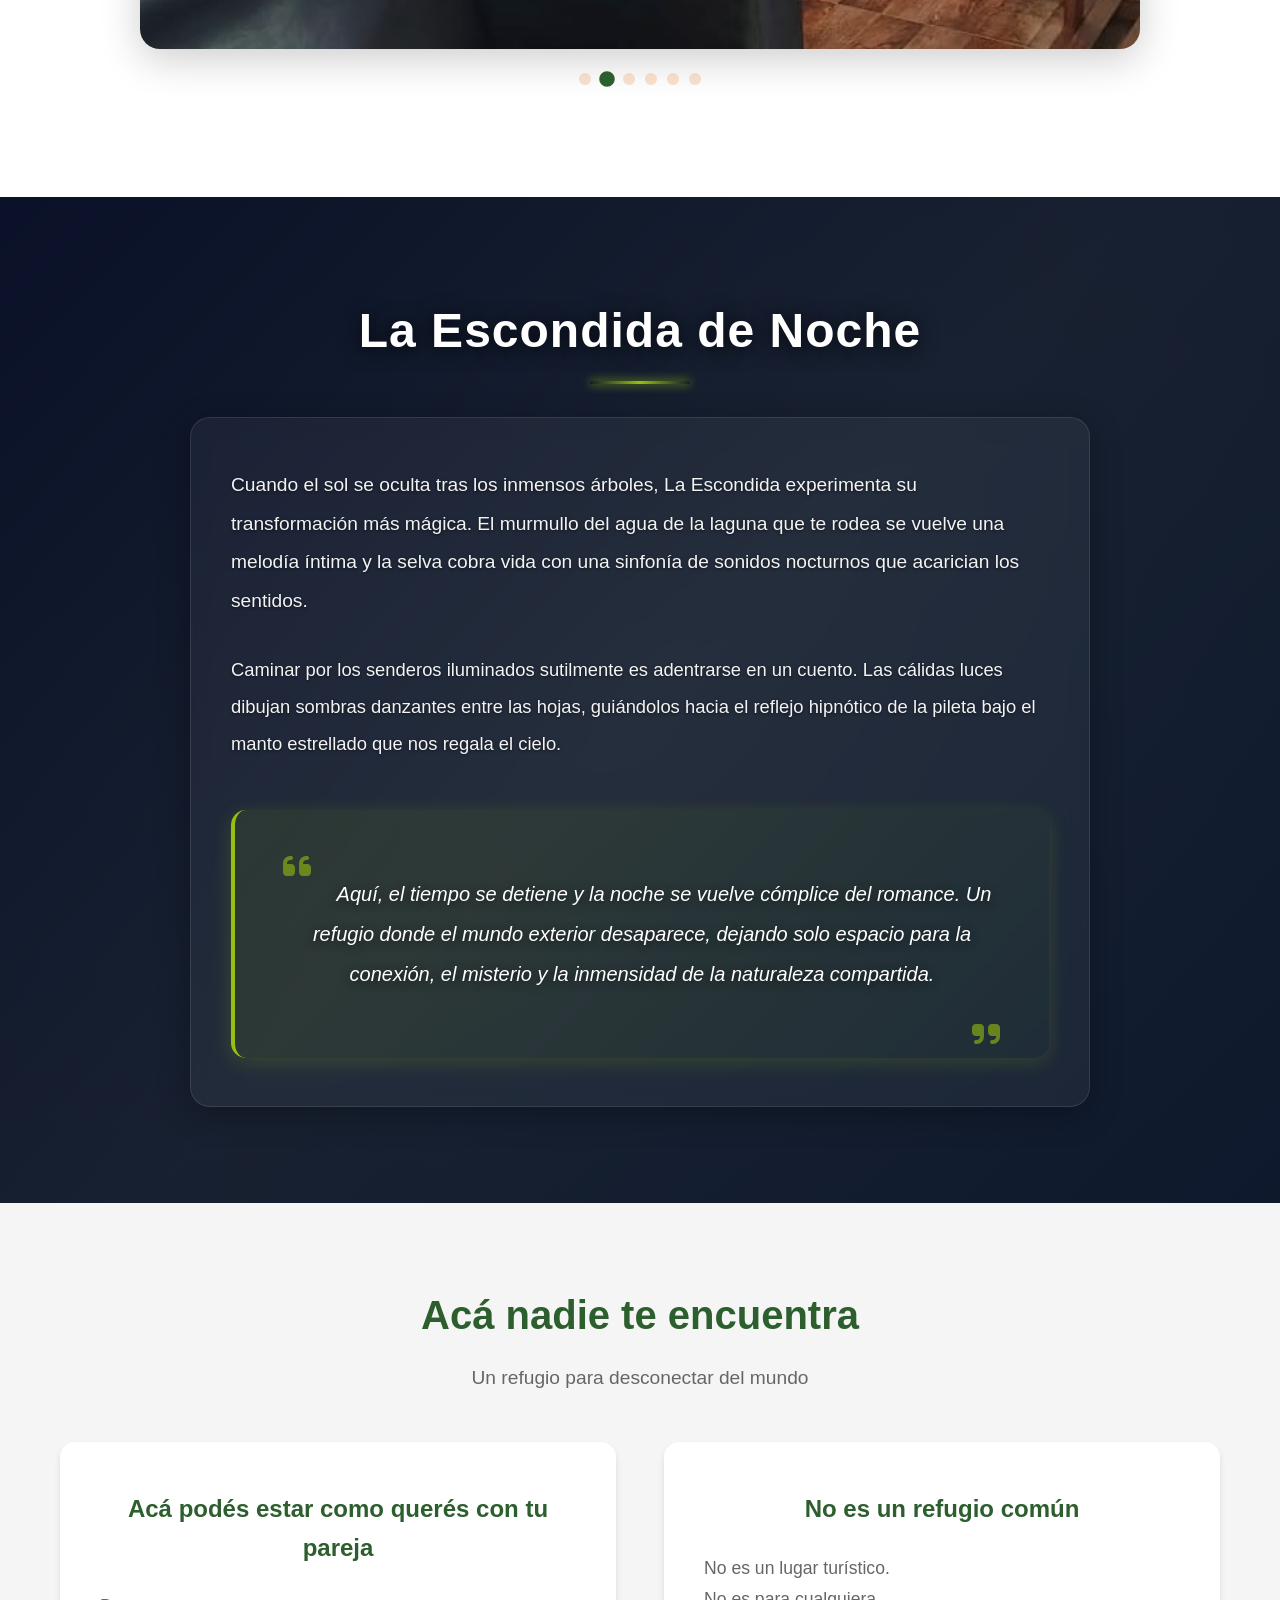
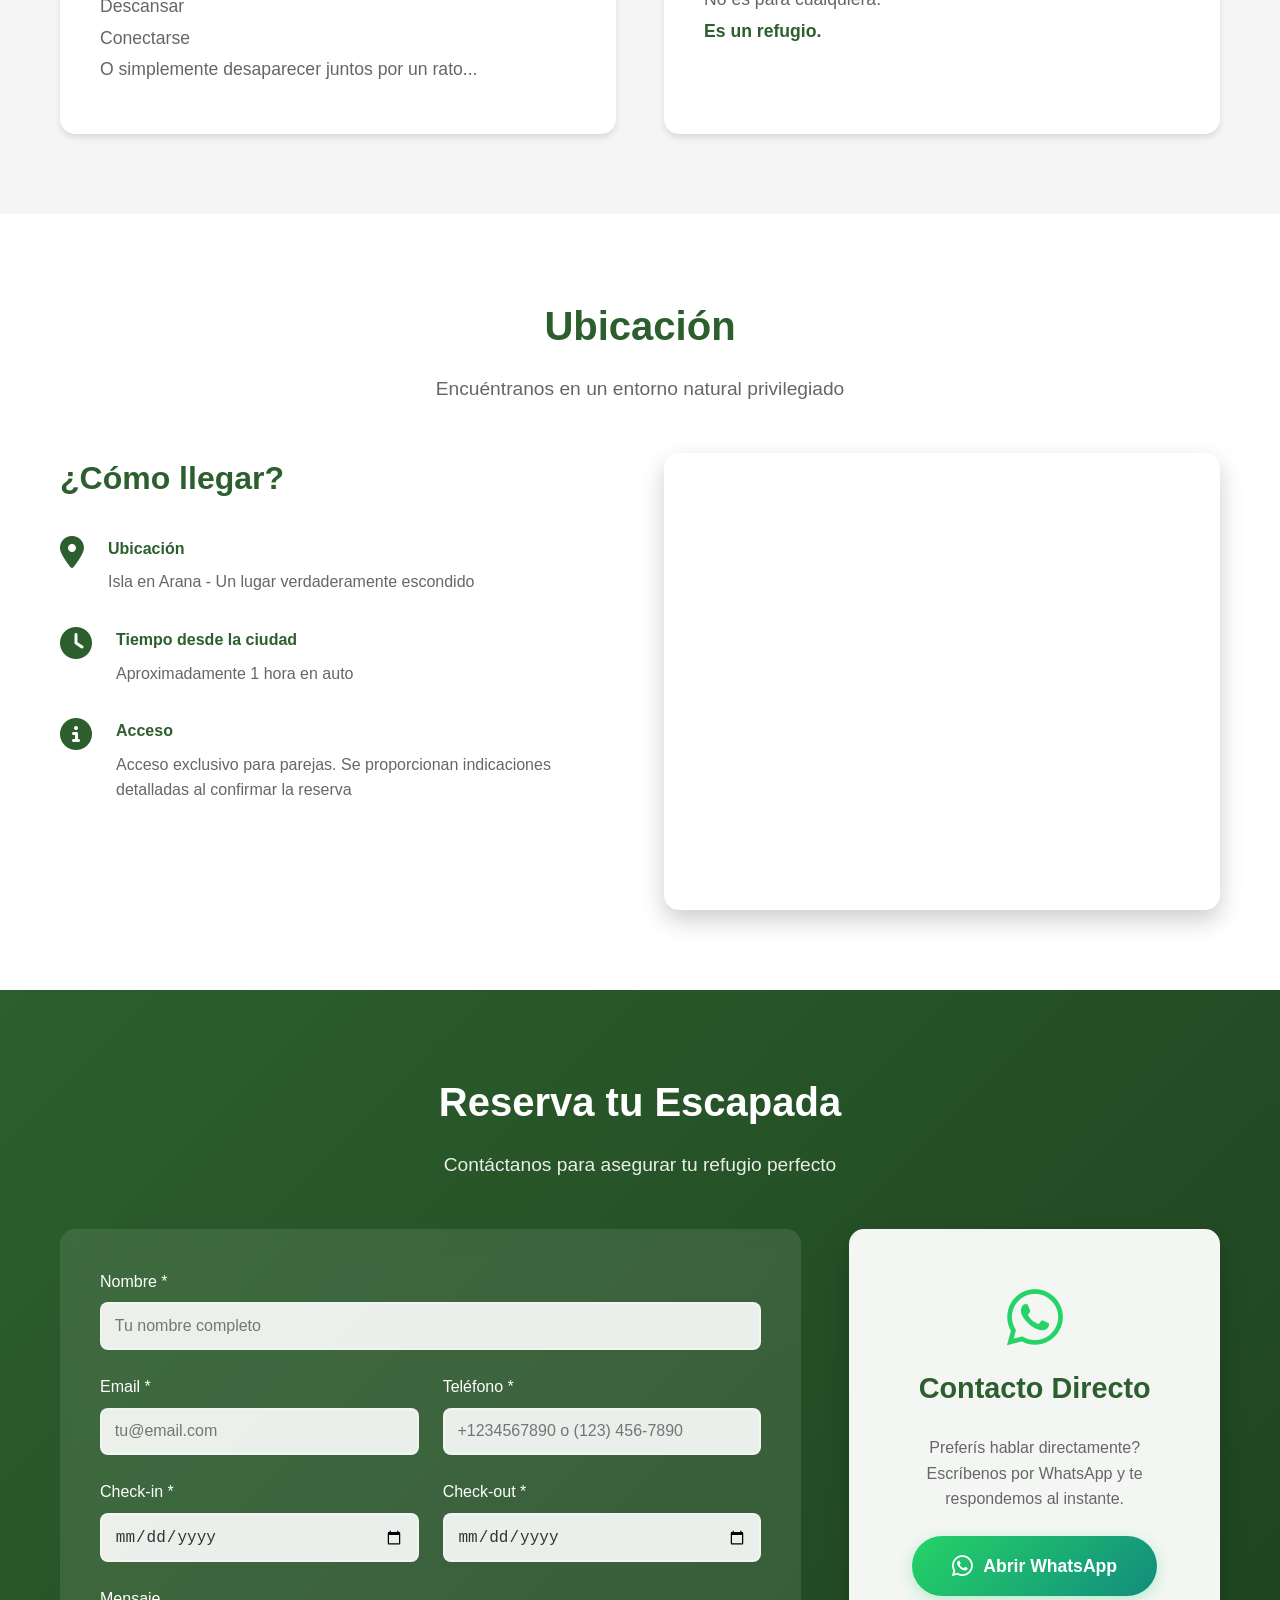
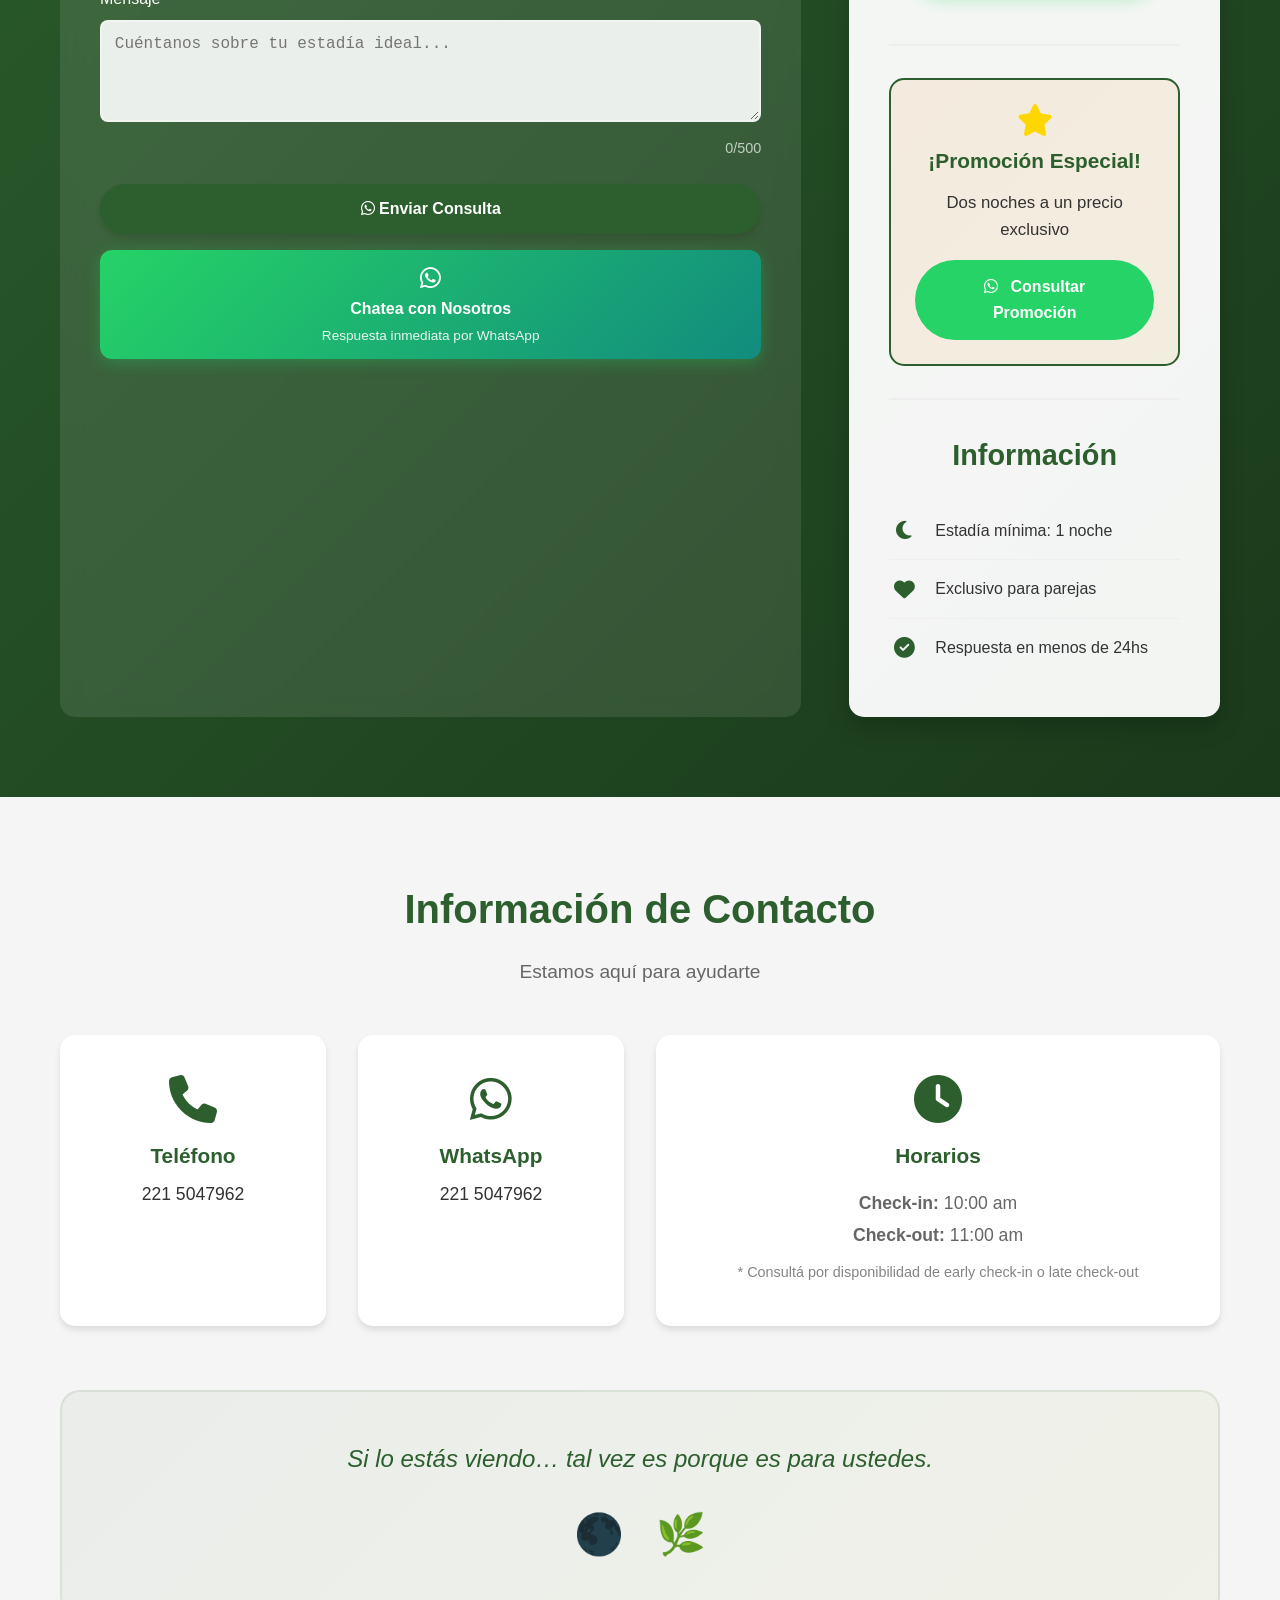
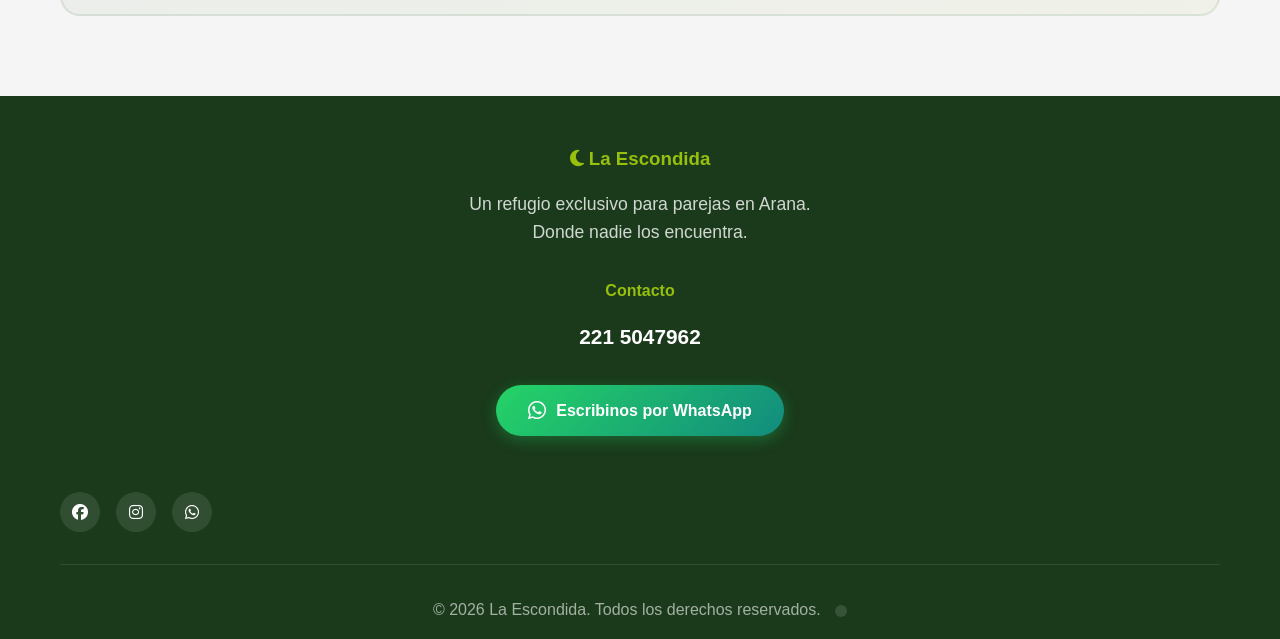
==== commit 944d9479: "Agregar carrusel automático con 6 fotos restantes, avance cada 2s y flechas laterales" ====
--- a/index.html
+++ b/index.html
@@ -138,6 +138,52 @@
                     </div>
                 </div>
             </div>
+
+            <!-- Carrusel de Fotos -->
+            <div class="carousel-section">
+                <h3 style="text-align: center; margin-bottom: 2rem; color: var(--primary-color); font-size: 1.8rem;">Más de La Escondida</h3>
+                <div class="carousel-container">
+                    <button class="carousel-btn carousel-prev" id="carouselPrev">
+                        <i class="fas fa-chevron-left"></i>
+                    </button>
+                    
+                    <div class="carousel-track-container">
+                        <div class="carousel-track" id="carouselTrack">
+                            <div class="carousel-slide">
+                                <img src="Image/10.jpeg" alt="Vista de la cabaña">
+                            </div>
+                            <div class="carousel-slide">
+                                <img src="Image/11.jpeg" alt="Detalle interior">
+                            </div>
+                            <div class="carousel-slide">
+                                <img src="Image/12.jpeg" alt="Espacio exterior">
+                            </div>
+                            <div class="carousel-slide">
+                                <img src="Image/13.jpeg" alt="Ambiente">
+                            </div>
+                            <div class="carousel-slide">
+                                <img src="Image/14.jpeg" alt="Vista nocturna">
+                            </div>
+                            <div class="carousel-slide">
+                                <img src="Image/15.jpeg" alt="Paisaje">
+                            </div>
+                        </div>
+                    </div>
+                    
+                    <button class="carousel-btn carousel-next" id="carouselNext">
+                        <i class="fas fa-chevron-right"></i>
+                    </button>
+                </div>
+                
+                <div class="carousel-indicators" id="carouselIndicators">
+                    <span class="indicator active" data-slide="0"></span>
+                    <span class="indicator" data-slide="1"></span>
+                    <span class="indicator" data-slide="2"></span>
+                    <span class="indicator" data-slide="3"></span>
+                    <span class="indicator" data-slide="4"></span>
+                    <span class="indicator" data-slide="5"></span>
+                </div>
+            </div>
         </div>
     </section>
 
--- a/styles.css
+++ b/styles.css
@@ -371,6 +371,109 @@
 .gallery-overlay span {
     font-size: 1.2rem;
     font-weight: 600;
+}
+
+/* Carrusel de Fotos */
+.carousel-section {
+    margin-top: 4rem;
+    padding: 2rem 0;
+}
+
+.carousel-container {
+    position: relative;
+    max-width: 1000px;
+    margin: 0 auto;
+    overflow: hidden;
+    border-radius: 20px;
+    box-shadow: 0 10px 40px rgba(0, 0, 0, 0.2);
+}
+
+.carousel-track-container {
+    overflow: hidden;
+    position: relative;
+    height: 600px;
+}
+
+.carousel-track {
+    display: flex;
+    transition: transform 0.5s ease-in-out;
+    height: 100%;
+}
+
+.carousel-slide {
+    min-width: 100%;
+    height: 100%;
+    display: flex;
+    align-items: center;
+    justify-content: center;
+}
+
+.carousel-slide img {
+    width: 100%;
+    height: 100%;
+    object-fit: cover;
+}
+
+.carousel-btn {
+    position: absolute;
+    top: 50%;
+    transform: translateY(-50%);
+    background: rgba(255, 255, 255, 0.9);
+    border: none;
+    width: 50px;
+    height: 50px;
+    border-radius: 50%;
+    cursor: pointer;
+    z-index: 10;
+    display: flex;
+    align-items: center;
+    justify-content: center;
+    font-size: 1.5rem;
+    color: var(--primary-color);
+    transition: all 0.3s ease;
+    box-shadow: 0 4px 15px rgba(0, 0, 0, 0.2);
+}
+
+.carousel-btn:hover {
+    background: var(--white);
+    transform: translateY(-50%) scale(1.1);
+    box-shadow: 0 6px 20px rgba(0, 0, 0, 0.3);
+}
+
+.carousel-prev {
+    left: 20px;
+}
+
+.carousel-next {
+    right: 20px;
+}
+
+.carousel-indicators {
+    display: flex;
+    justify-content: center;
+    gap: 10px;
+    margin-top: 1.5rem;
+}
+
+.indicator {
+    width: 12px;
+    height: 12px;
+    border-radius: 50%;
+    background: rgba(244, 162, 97, 0.3);
+    cursor: pointer;
+    transition: all 0.3s ease;
+    border: 2px solid transparent;
+}
+
+.indicator:hover {
+    background: rgba(244, 162, 97, 0.6);
+    transform: scale(1.2);
+}
+
+.indicator.active {
+    background: var(--primary-color);
+    border-color: var(--primary-color);
+    transform: scale(1.3);
 }
 
 /* La Escondida de Noche */
@@ -1584,6 +1687,24 @@
         grid-template-columns: 1fr;
     }
 
+    .carousel-track-container {
+        height: 400px;
+    }
+
+    .carousel-btn {
+        width: 40px;
+        height: 40px;
+        font-size: 1.2rem;
+    }
+
+    .carousel-prev {
+        left: 10px;
+    }
+
+    .carousel-next {
+        right: 10px;
+    }
+
     .night-section {
         padding: 3rem 0;
         background-attachment: scroll;
@@ -1757,4 +1878,19 @@
     .contact-grid {
         grid-template-columns: 1fr;
     }
-}
+
+    .carousel-track-container {
+        height: 300px;
+    }
+
+    .carousel-btn {
+        width: 35px;
+        height: 35px;
+        font-size: 1rem;
+    }
+
+    .indicator {
+        width: 10px;
+        height: 10px;
+    }
+}
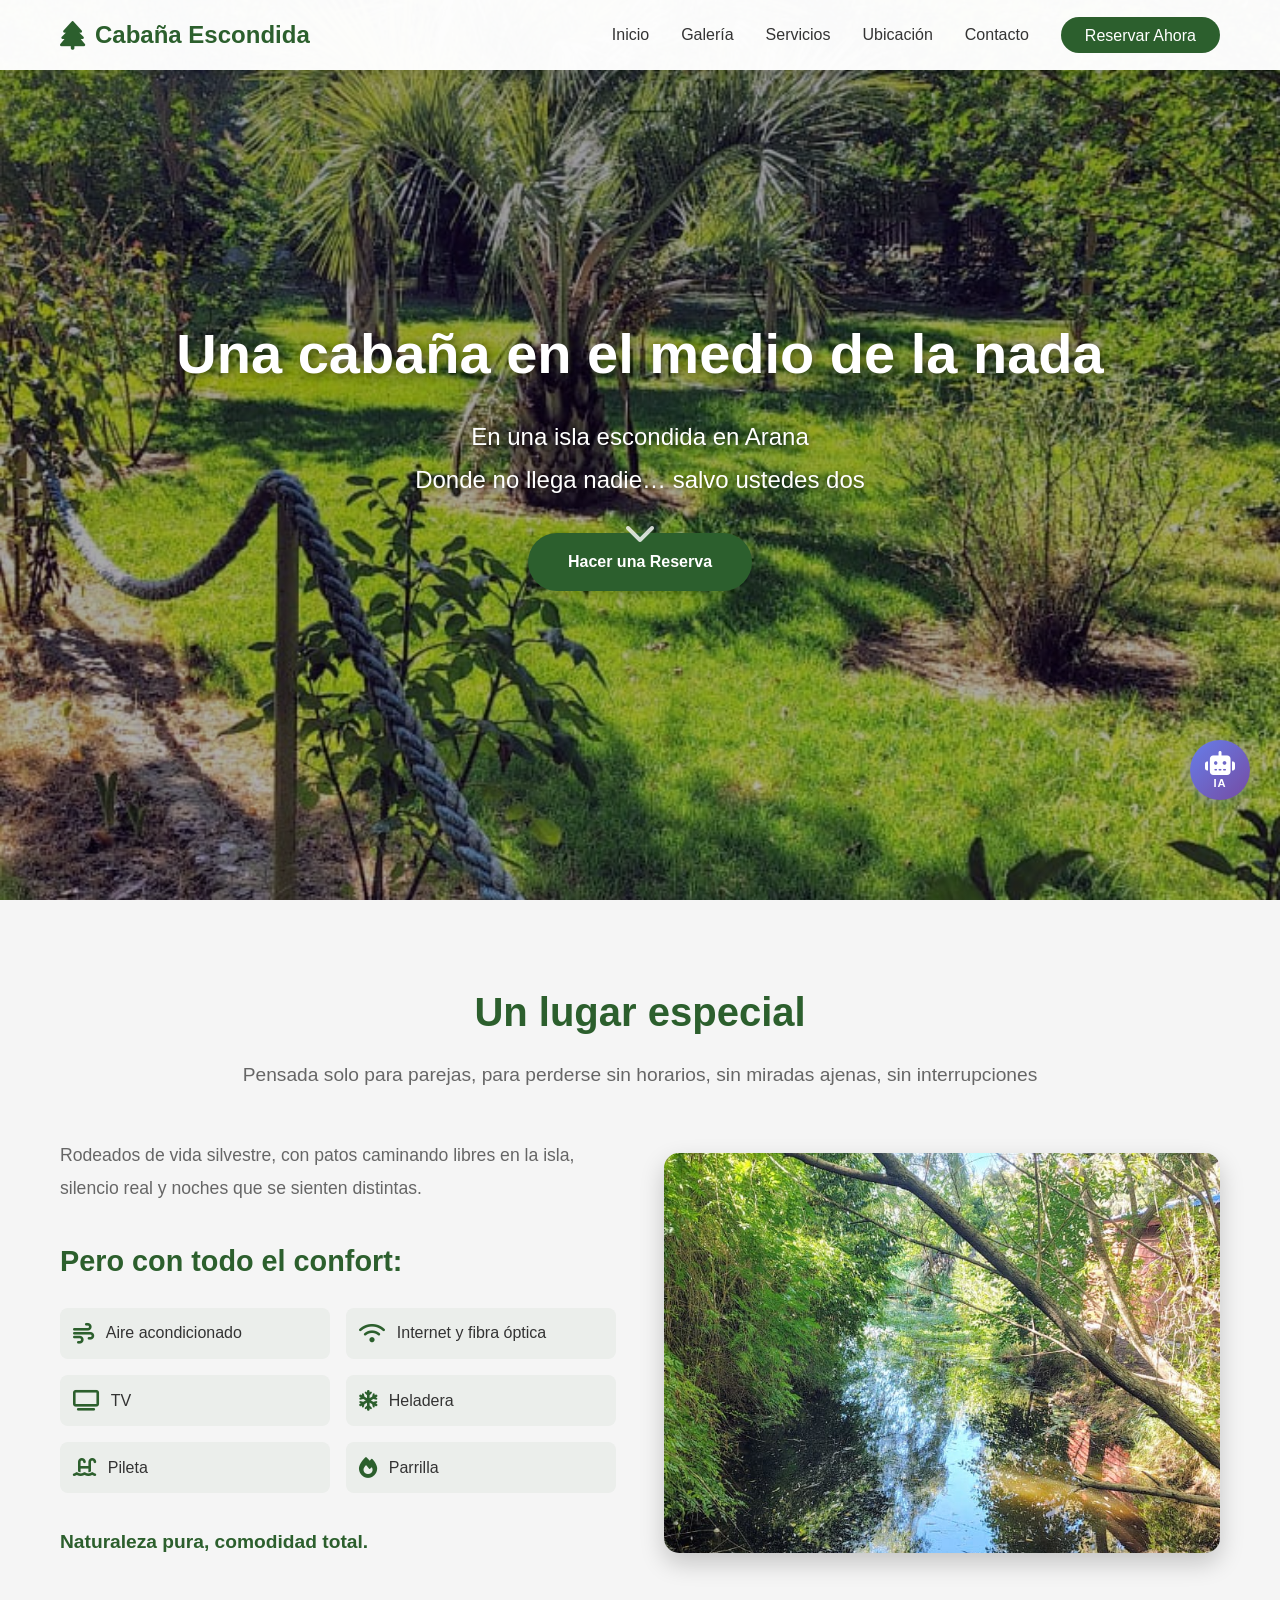
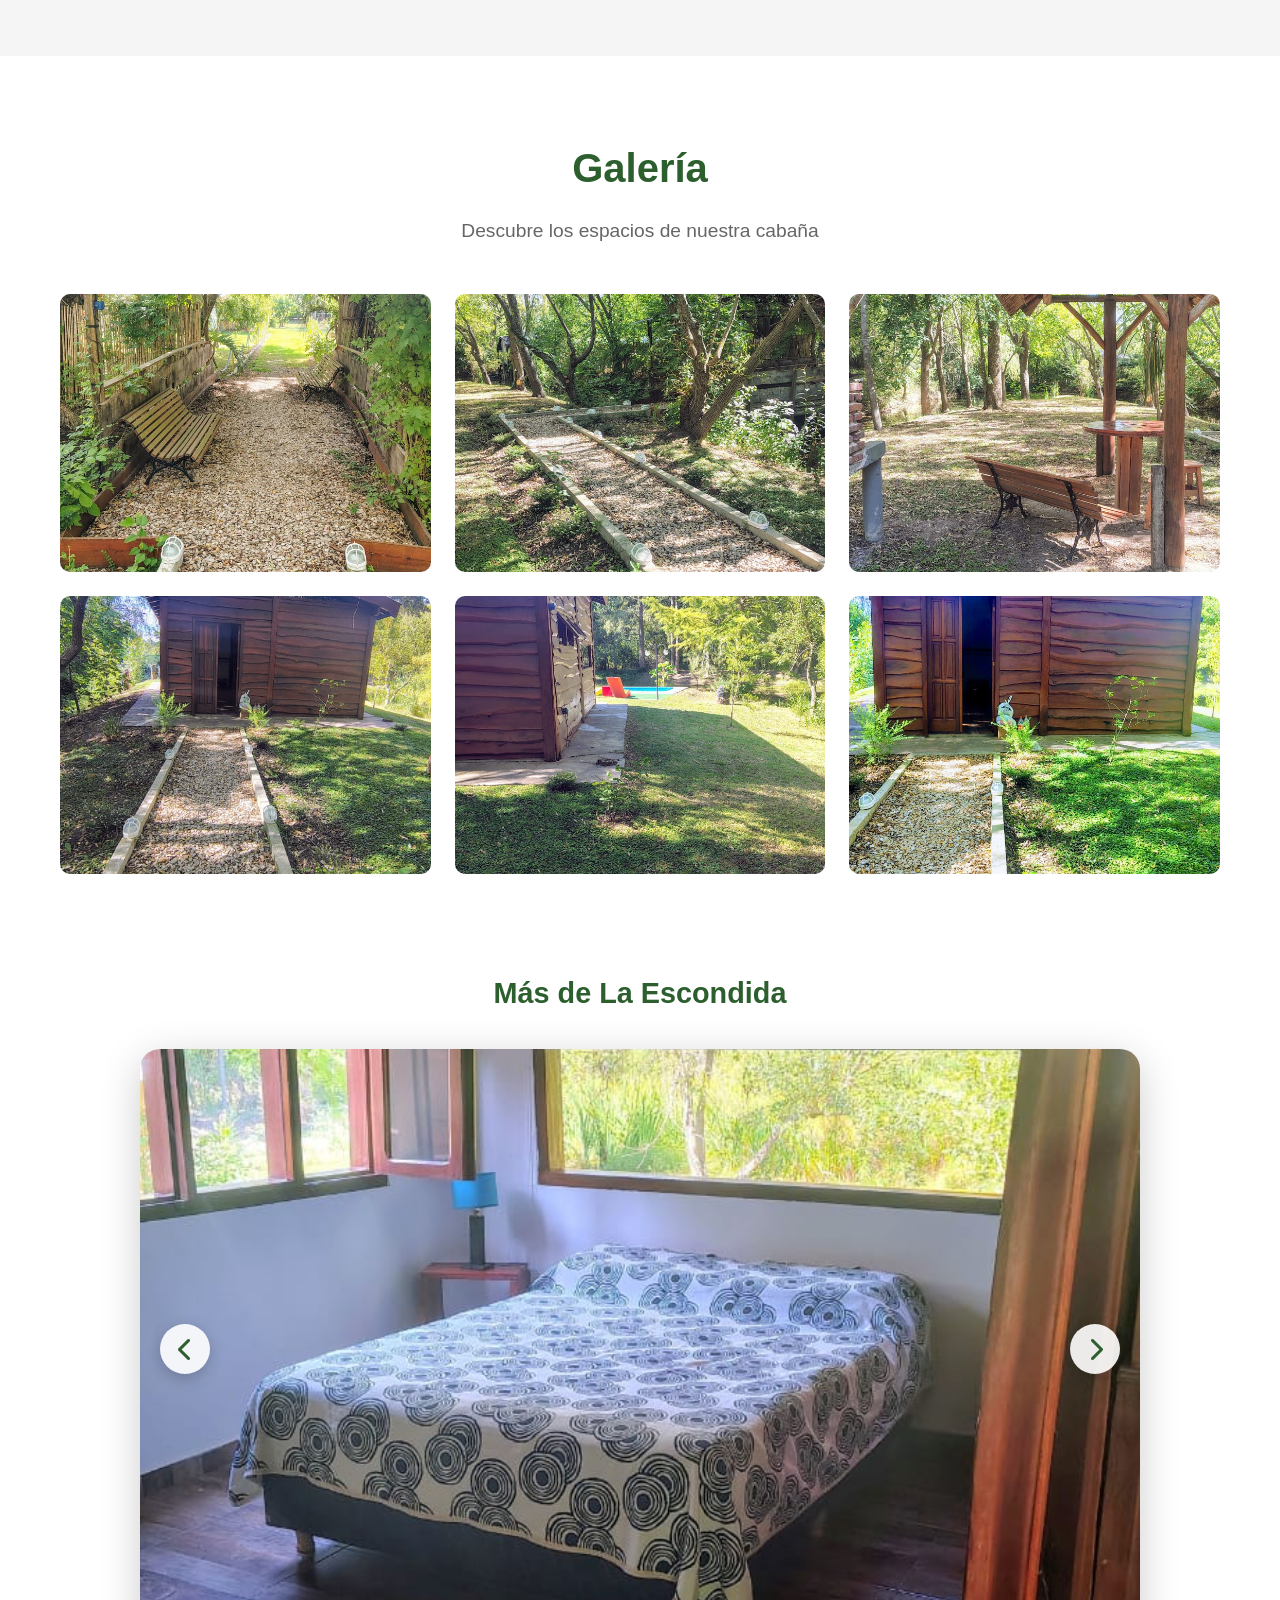
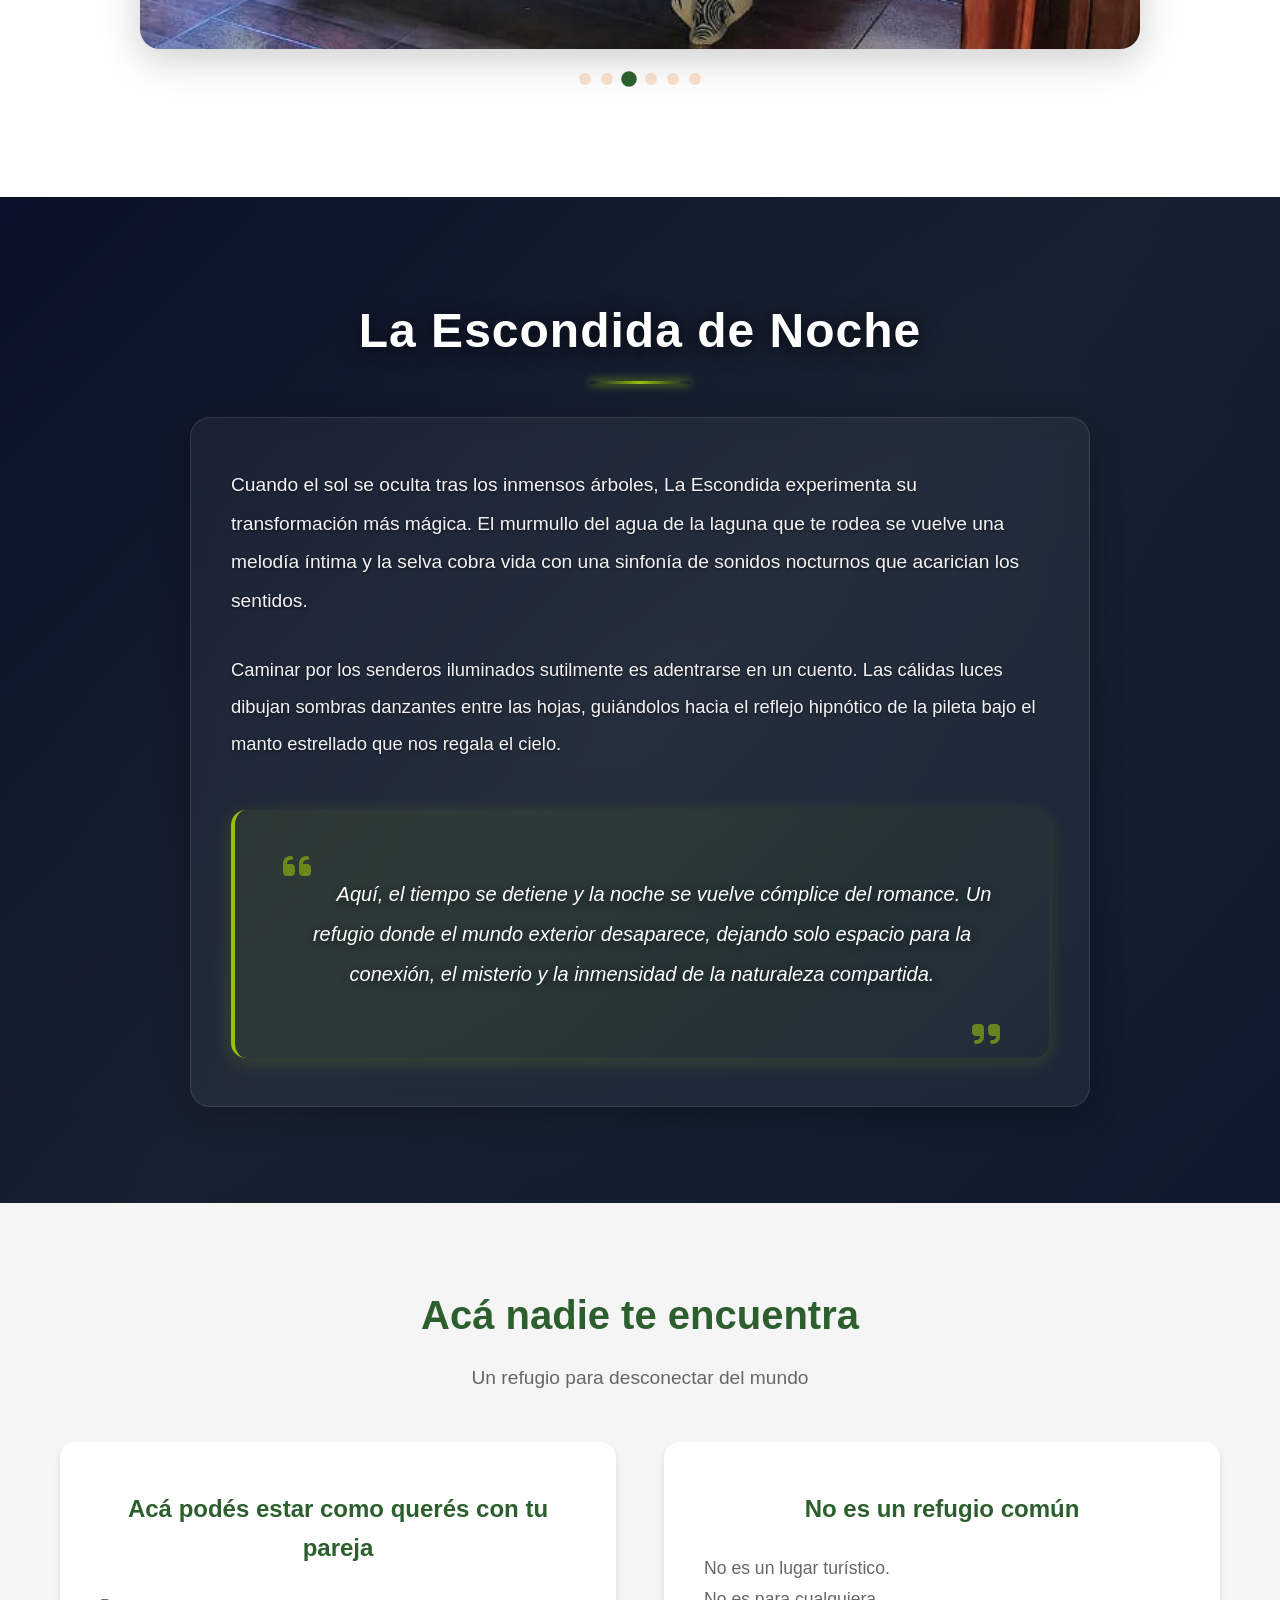
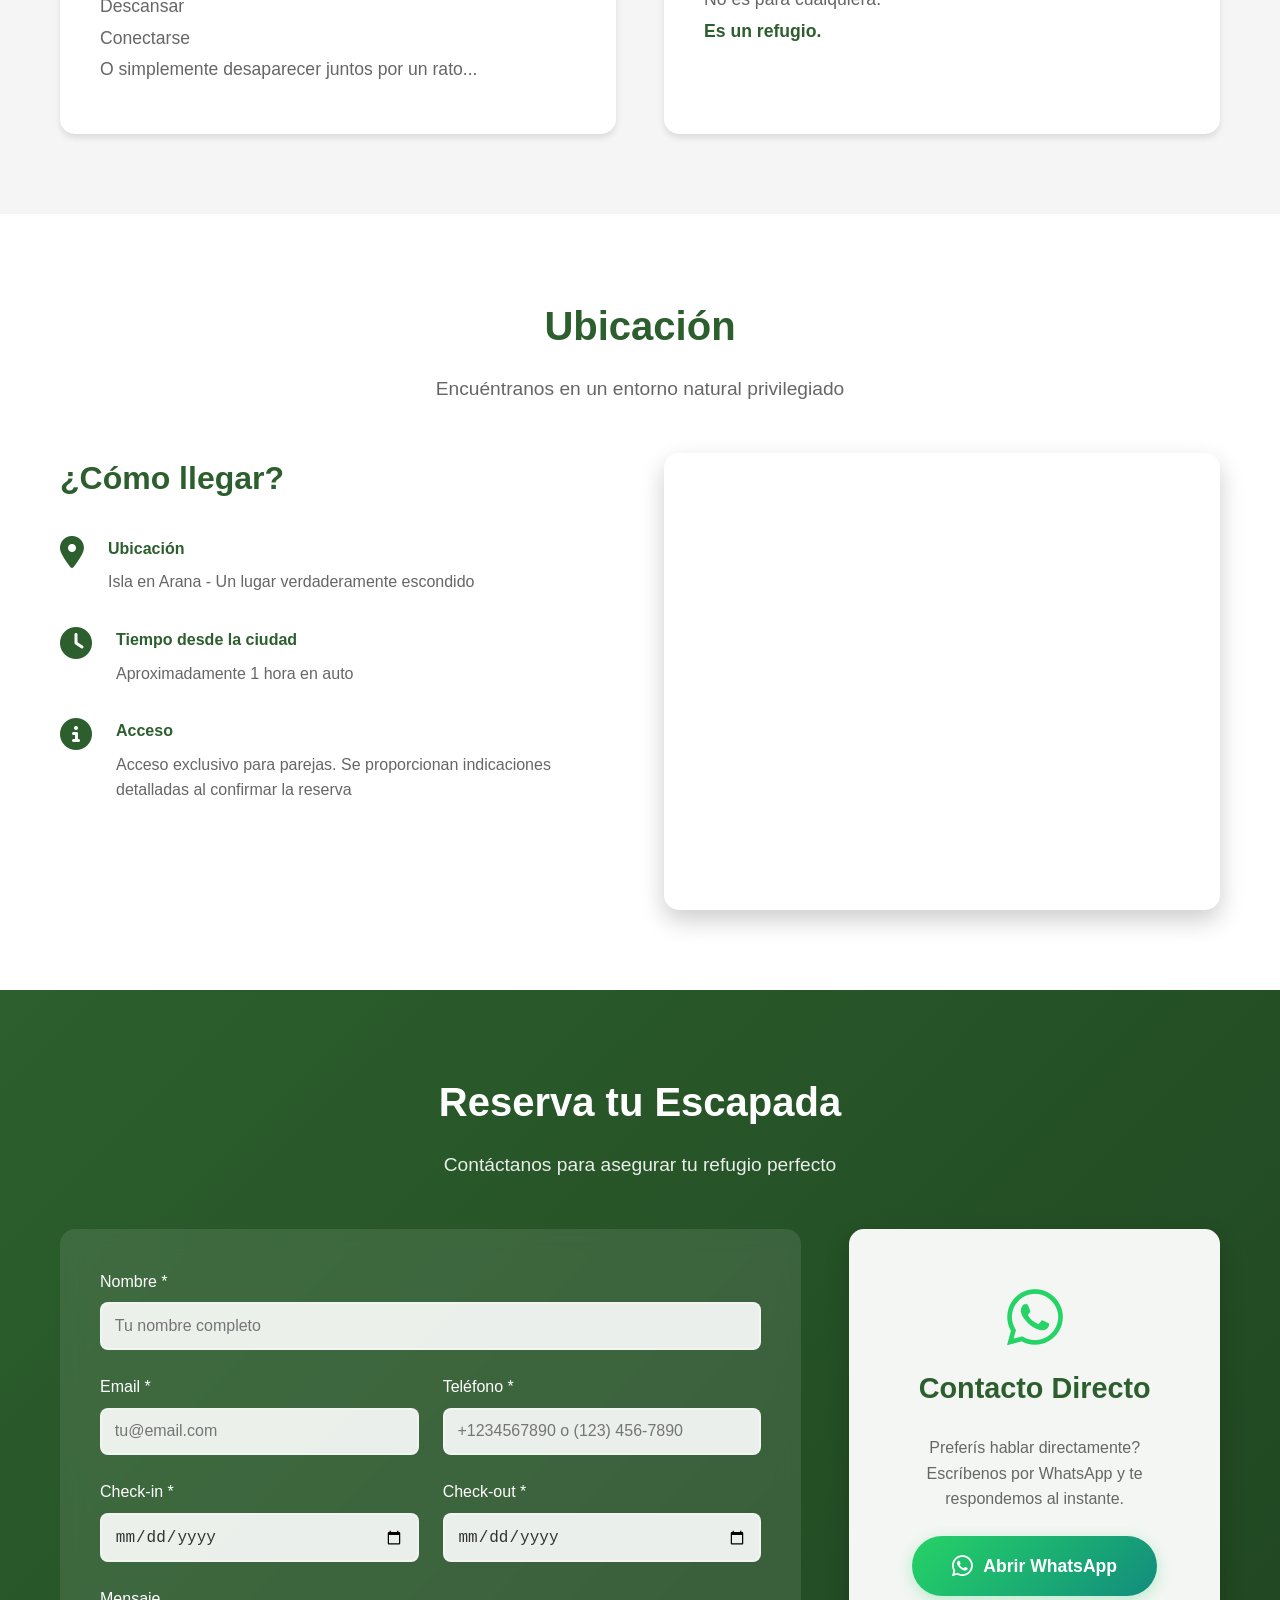
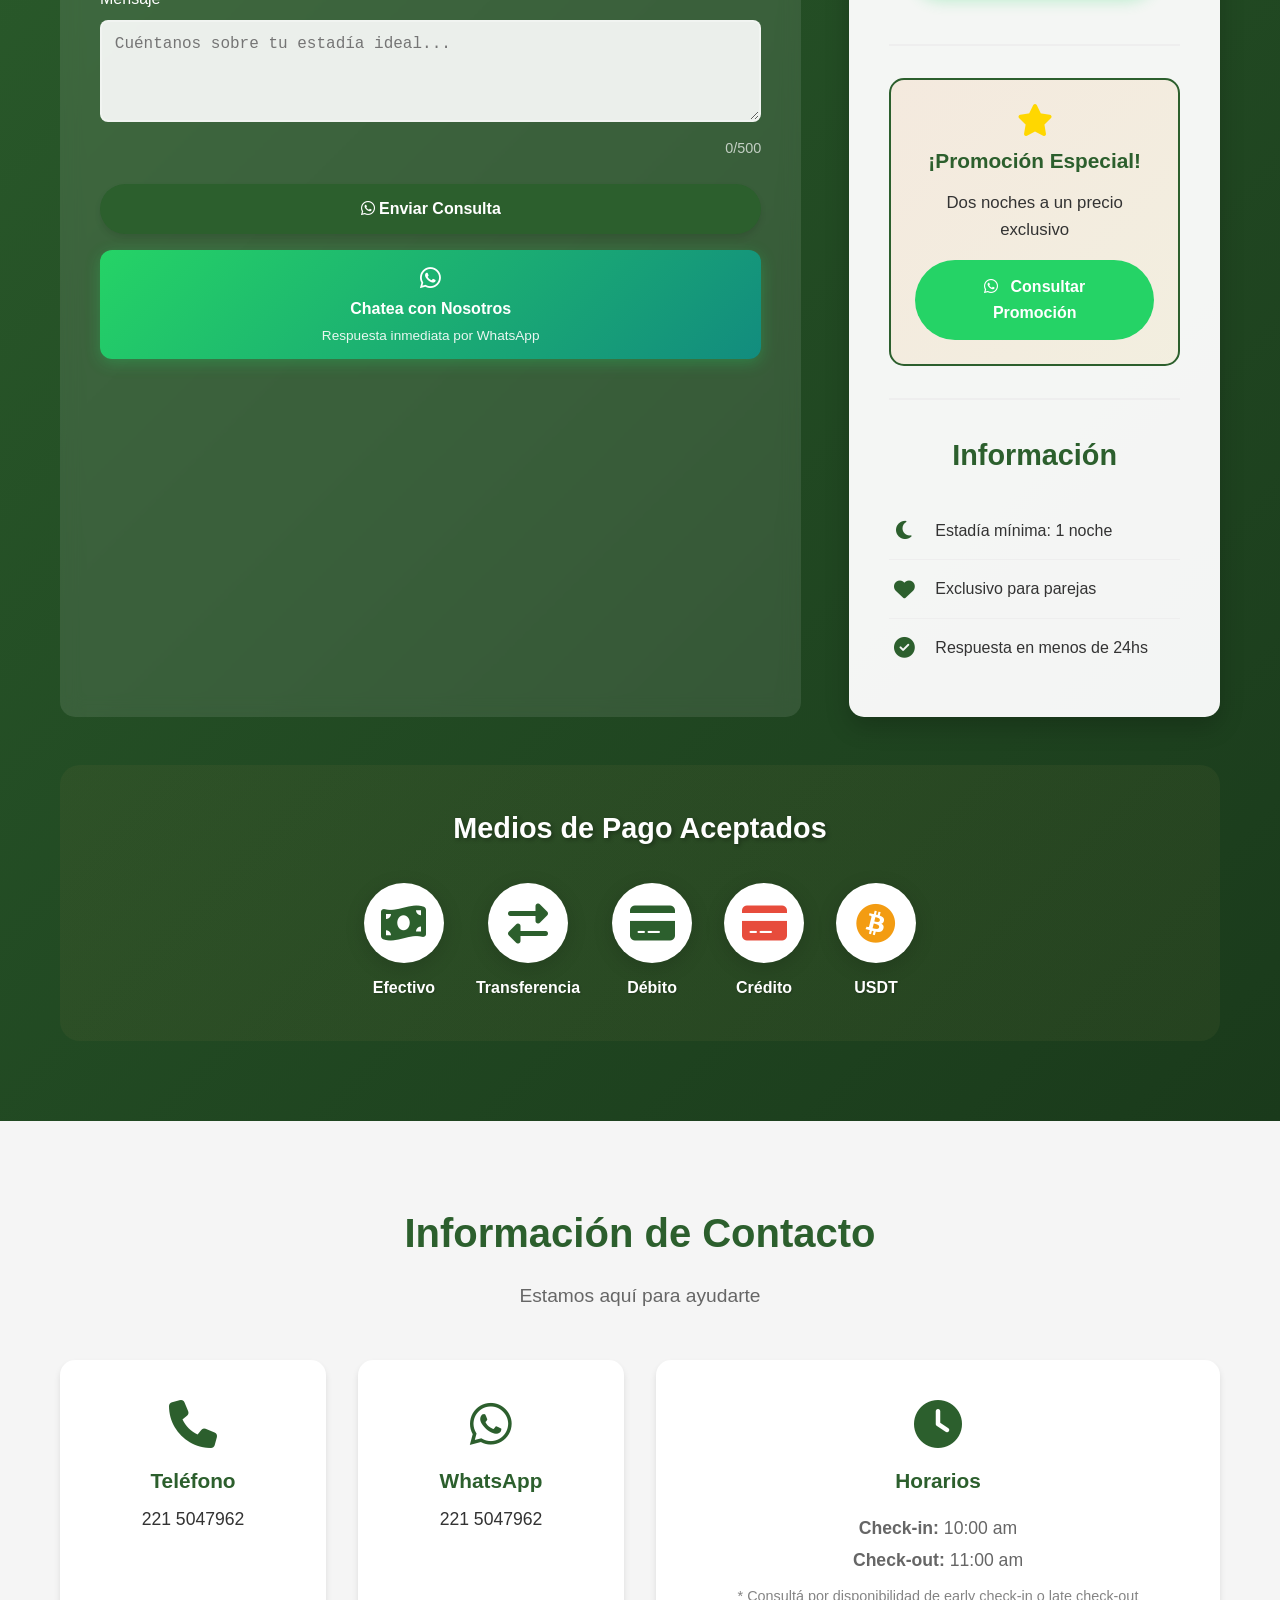
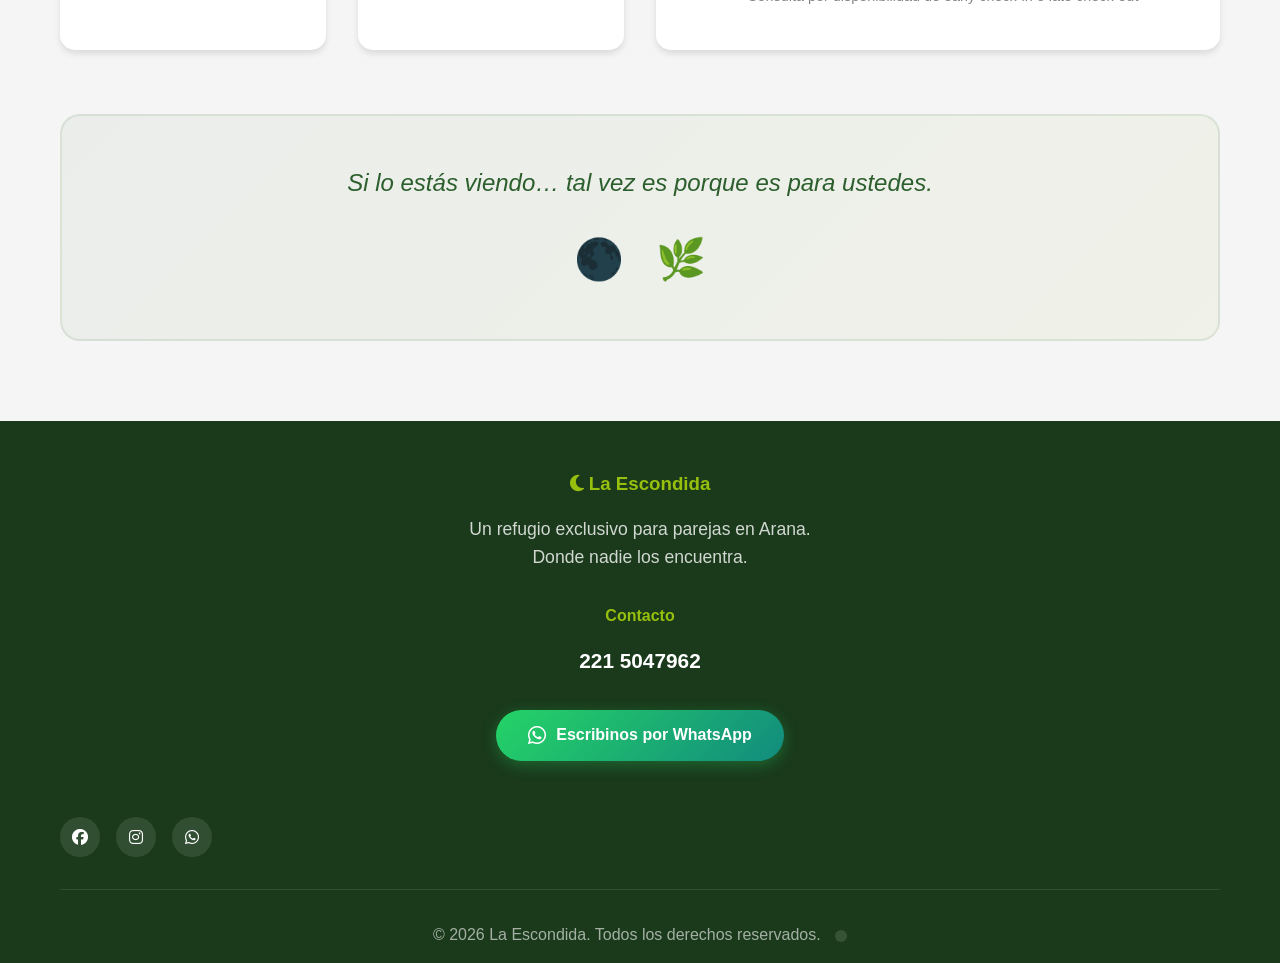
==== commit ec428c49: "Agregar sección de medios de pago con iconos: efectivo, transferencia, débito, crédito y USDT" ====
--- a/index.html
+++ b/index.html
@@ -360,6 +360,43 @@
                     </div>
                 </div>
             </div>
+
+            <!-- Medios de Pago -->
+            <div class="payment-methods">
+                <h3>Medios de Pago Aceptados</h3>
+                <div class="payment-icons">
+                    <div class="payment-item">
+                        <div class="payment-icon">
+                            <i class="fas fa-money-bill-wave"></i>
+                        </div>
+                        <span>Efectivo</span>
+                    </div>
+                    <div class="payment-item">
+                        <div class="payment-icon">
+                            <i class="fas fa-exchange-alt"></i>
+                        </div>
+                        <span>Transferencia</span>
+                    </div>
+                    <div class="payment-item">
+                        <div class="payment-icon">
+                            <i class="fas fa-credit-card"></i>
+                        </div>
+                        <span>Débito</span>
+                    </div>
+                    <div class="payment-item">
+                        <div class="payment-icon credit">
+                            <i class="fas fa-credit-card"></i>
+                        </div>
+                        <span>Crédito</span>
+                    </div>
+                    <div class="payment-item">
+                        <div class="payment-icon crypto">
+                            <i class="fab fa-bitcoin"></i>
+                        </div>
+                        <span>USDT</span>
+                    </div>
+                </div>
+            </div>
         </div>
     </section>
 
--- a/styles.css
+++ b/styles.css
@@ -1020,6 +1020,79 @@
     50% {
         transform: translateY(-10px);
     }
+}
+
+/* Medios de Pago */
+.payment-methods {
+    margin-top: 3rem;
+    padding: 2.5rem;
+    background: linear-gradient(135deg, rgba(244, 162, 97, 0.05), rgba(233, 196, 106, 0.05));
+    border-radius: 20px;
+    text-align: center;
+}
+
+.payment-methods h3 {
+    color: var(--white);
+    font-size: 1.8rem;
+    margin-bottom: 2rem;
+    text-shadow: 2px 2px 4px rgba(0, 0, 0, 0.3);
+}
+
+.payment-icons {
+    display: flex;
+    justify-content: center;
+    align-items: center;
+    gap: 2rem;
+    flex-wrap: wrap;
+}
+
+.payment-item {
+    display: flex;
+    flex-direction: column;
+    align-items: center;
+    gap: 0.8rem;
+    transition: transform 0.3s ease;
+}
+
+.payment-item:hover {
+    transform: translateY(-8px);
+}
+
+.payment-icon {
+    width: 80px;
+    height: 80px;
+    background: var(--white);
+    border-radius: 50%;
+    display: flex;
+    align-items: center;
+    justify-content: center;
+    box-shadow: 0 5px 20px rgba(0, 0, 0, 0.15);
+    transition: all 0.3s ease;
+}
+
+.payment-icon:hover {
+    box-shadow: 0 8px 30px rgba(0, 0, 0, 0.25);
+    transform: scale(1.1);
+}
+
+.payment-icon i {
+    font-size: 2.5rem;
+    color: var(--primary-color);
+}
+
+.payment-icon.credit i {
+    color: #e74c3c;
+}
+
+.payment-icon.crypto i {
+    color: #f39c12;
+}
+
+.payment-item span {
+    color: var(--white);
+    font-weight: 600;
+    font-size: 1rem;
+    text-shadow: 1px 1px 2px rgba(0, 0, 0, 0.2);
 }
 
 /* Footer */
@@ -1793,6 +1866,20 @@
         justify-content: center;
     }
 
+    /* Medios de pago responsive */
+    .payment-icons {
+        gap: 1.5rem;
+    }
+
+    .payment-icon {
+        width: 70px;
+        height: 70px;
+    }
+
+    .payment-icon i {
+        font-size: 2rem;
+    }
+
     /* Chatbot responsive */
     .chatbot-container {
         width: 100%;
@@ -1879,6 +1966,32 @@
         grid-template-columns: 1fr;
     }
 
+    /* Medios de pago móvil */
+    .payment-methods {
+        padding: 1.5rem 1rem;
+    }
+
+    .payment-methods h3 {
+        font-size: 1.4rem;
+    }
+
+    .payment-icons {
+        gap: 1rem;
+    }
+
+    .payment-icon {
+        width: 60px;
+        height: 60px;
+    }
+
+    .payment-icon i {
+        font-size: 1.8rem;
+    }
+
+    .payment-item span {
+        font-size: 0.9rem;
+    }
+
     .carousel-track-container {
         height: 300px;
     }
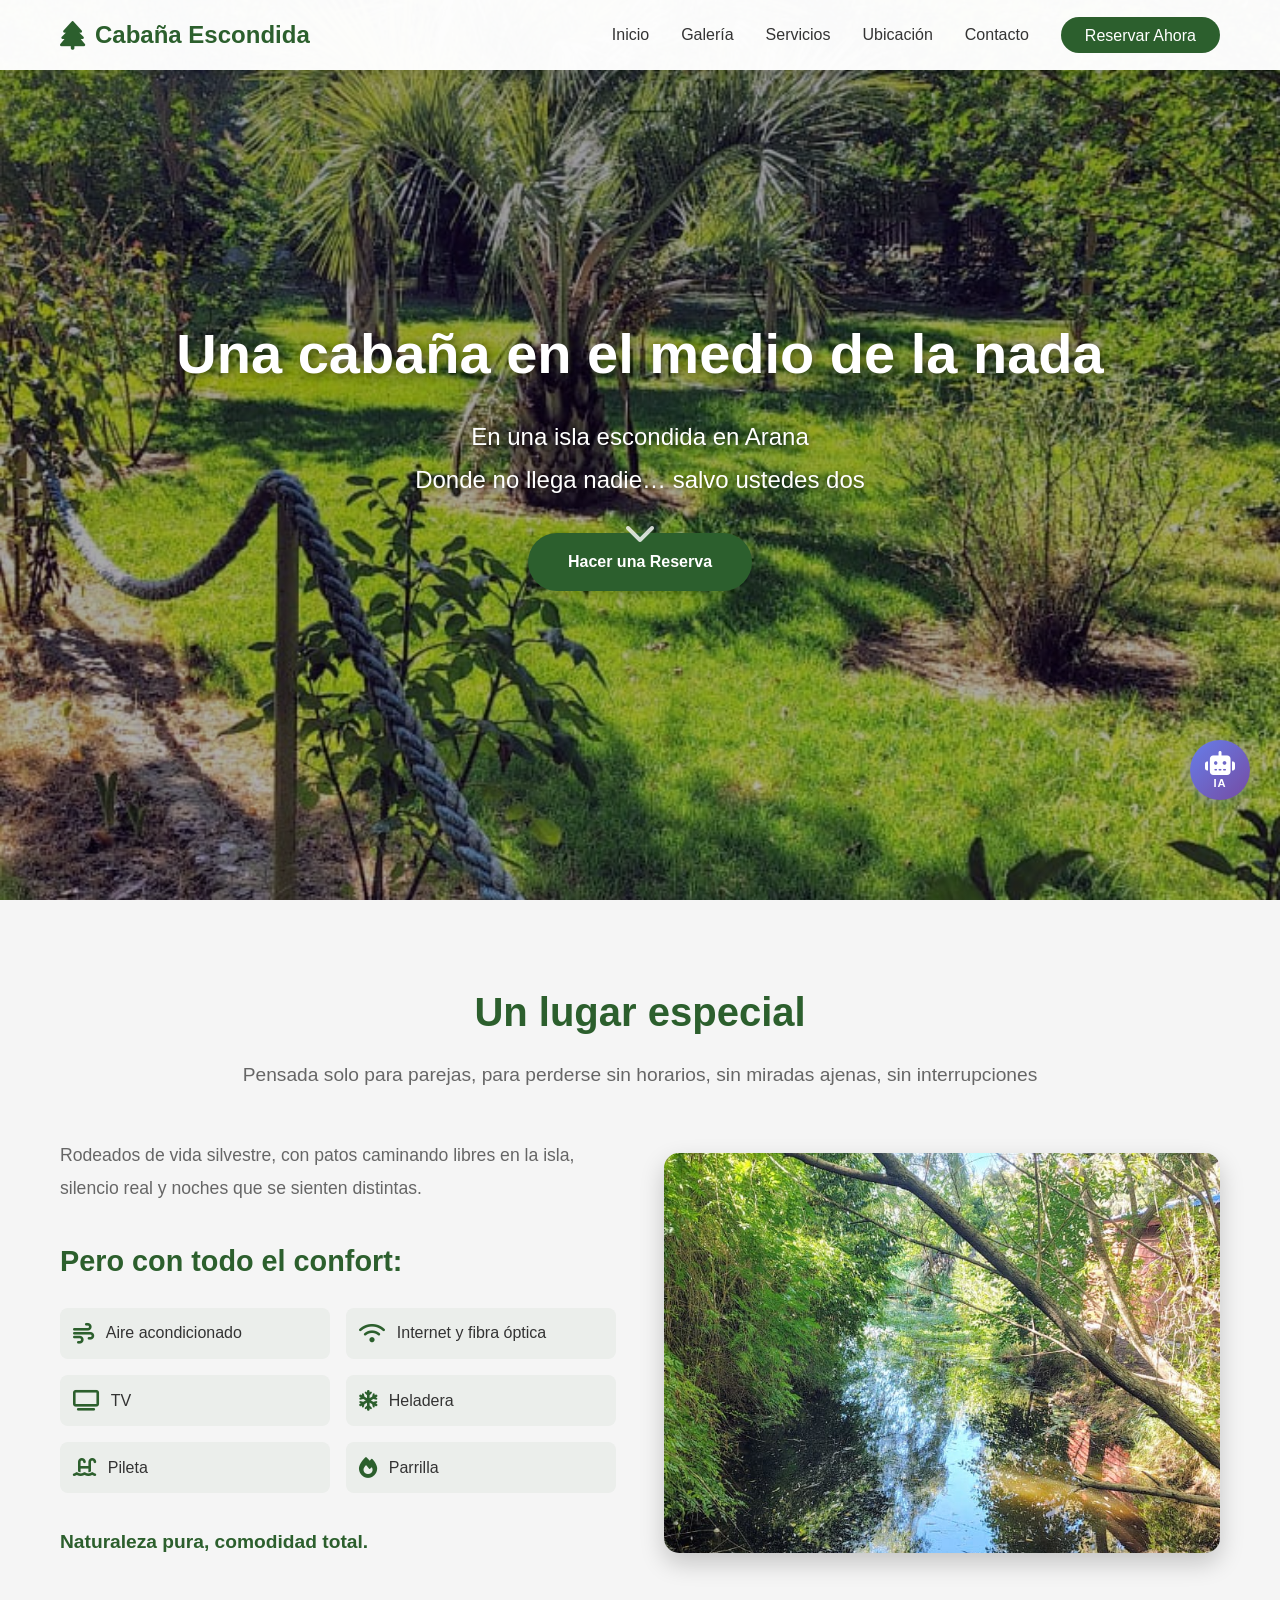
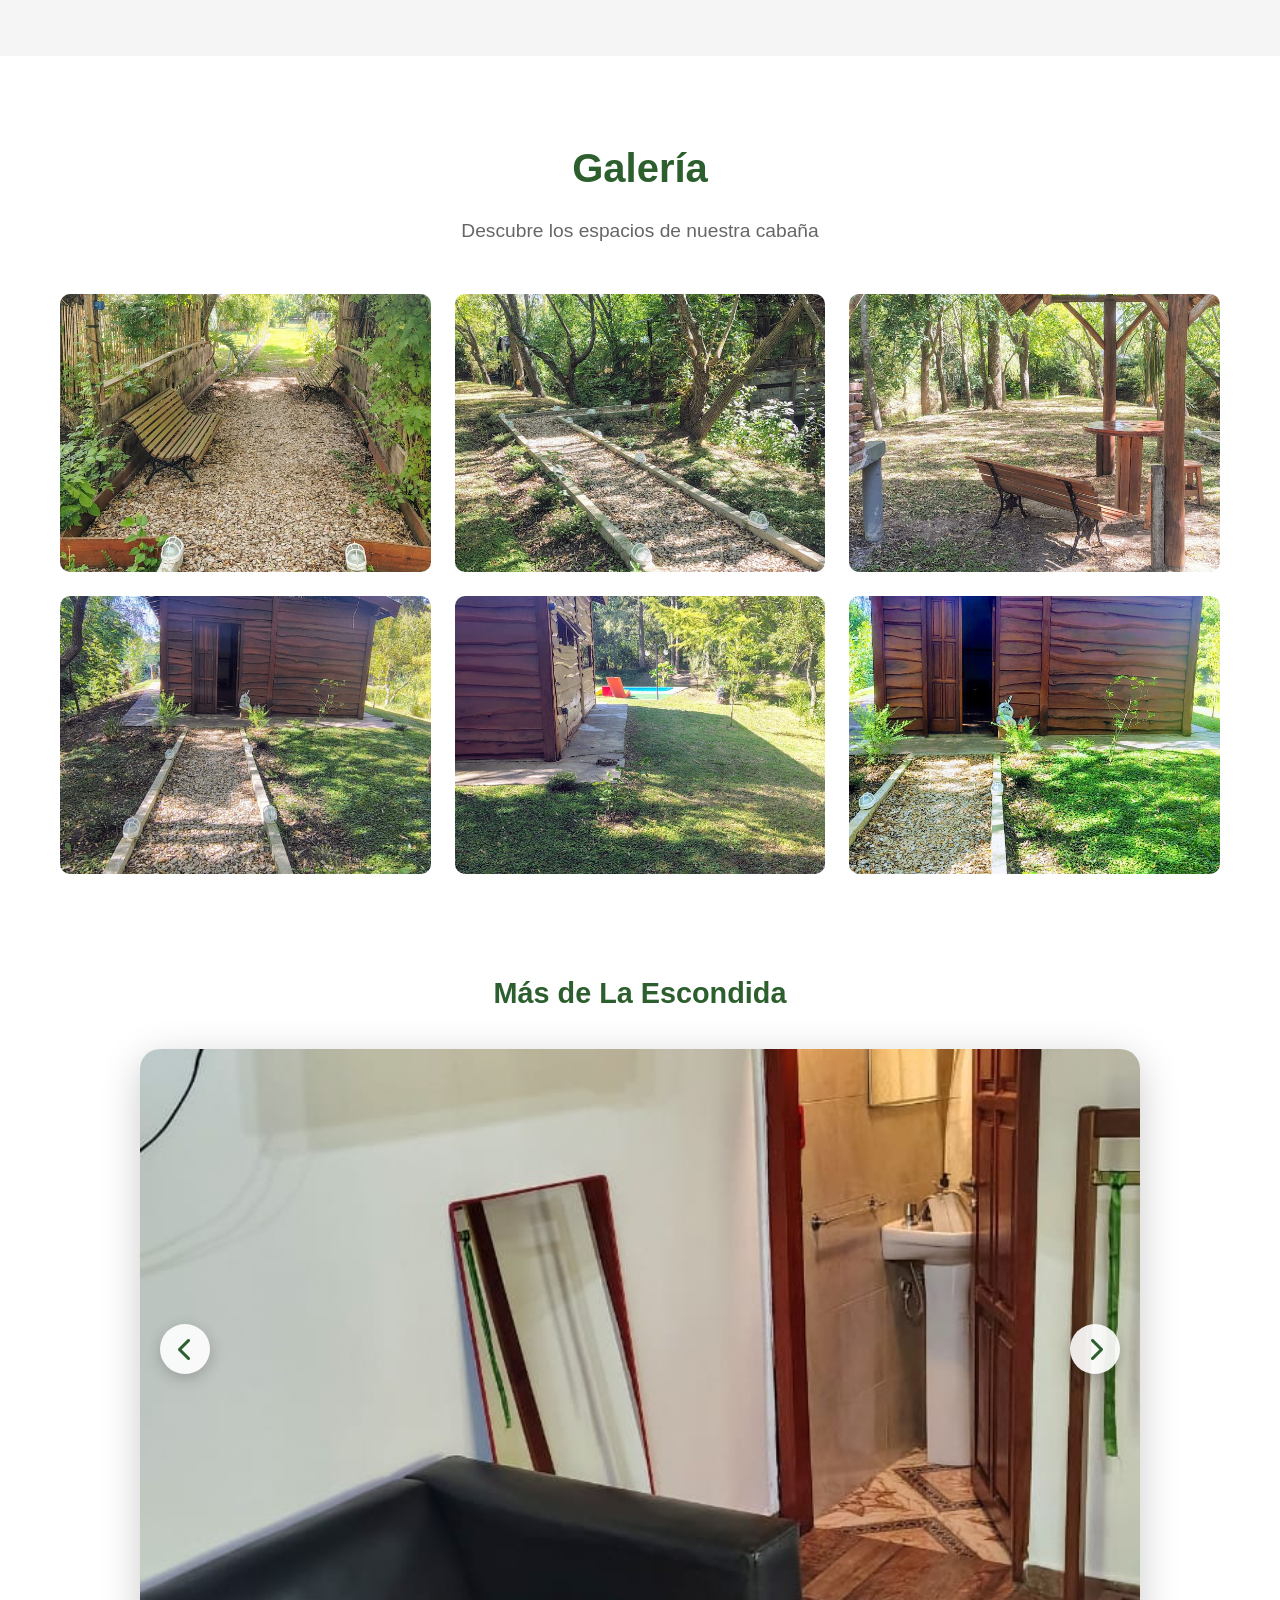
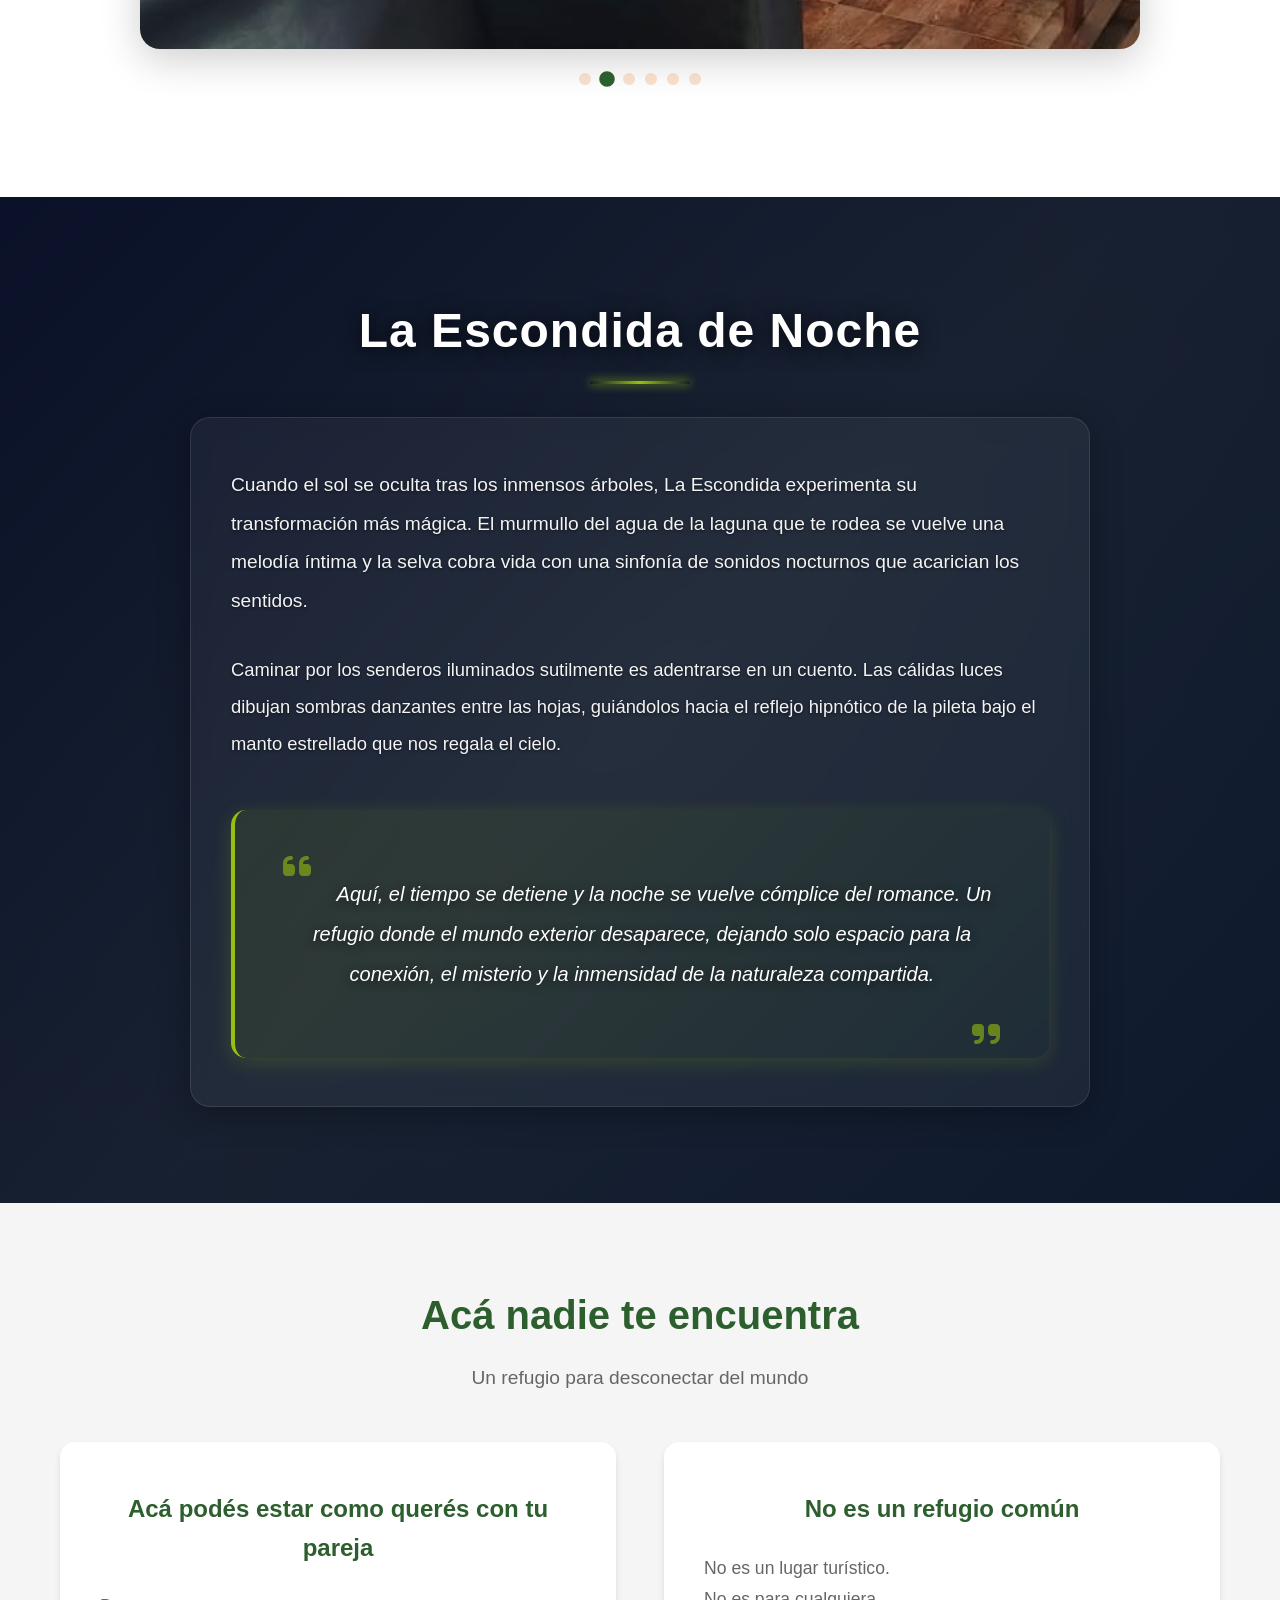
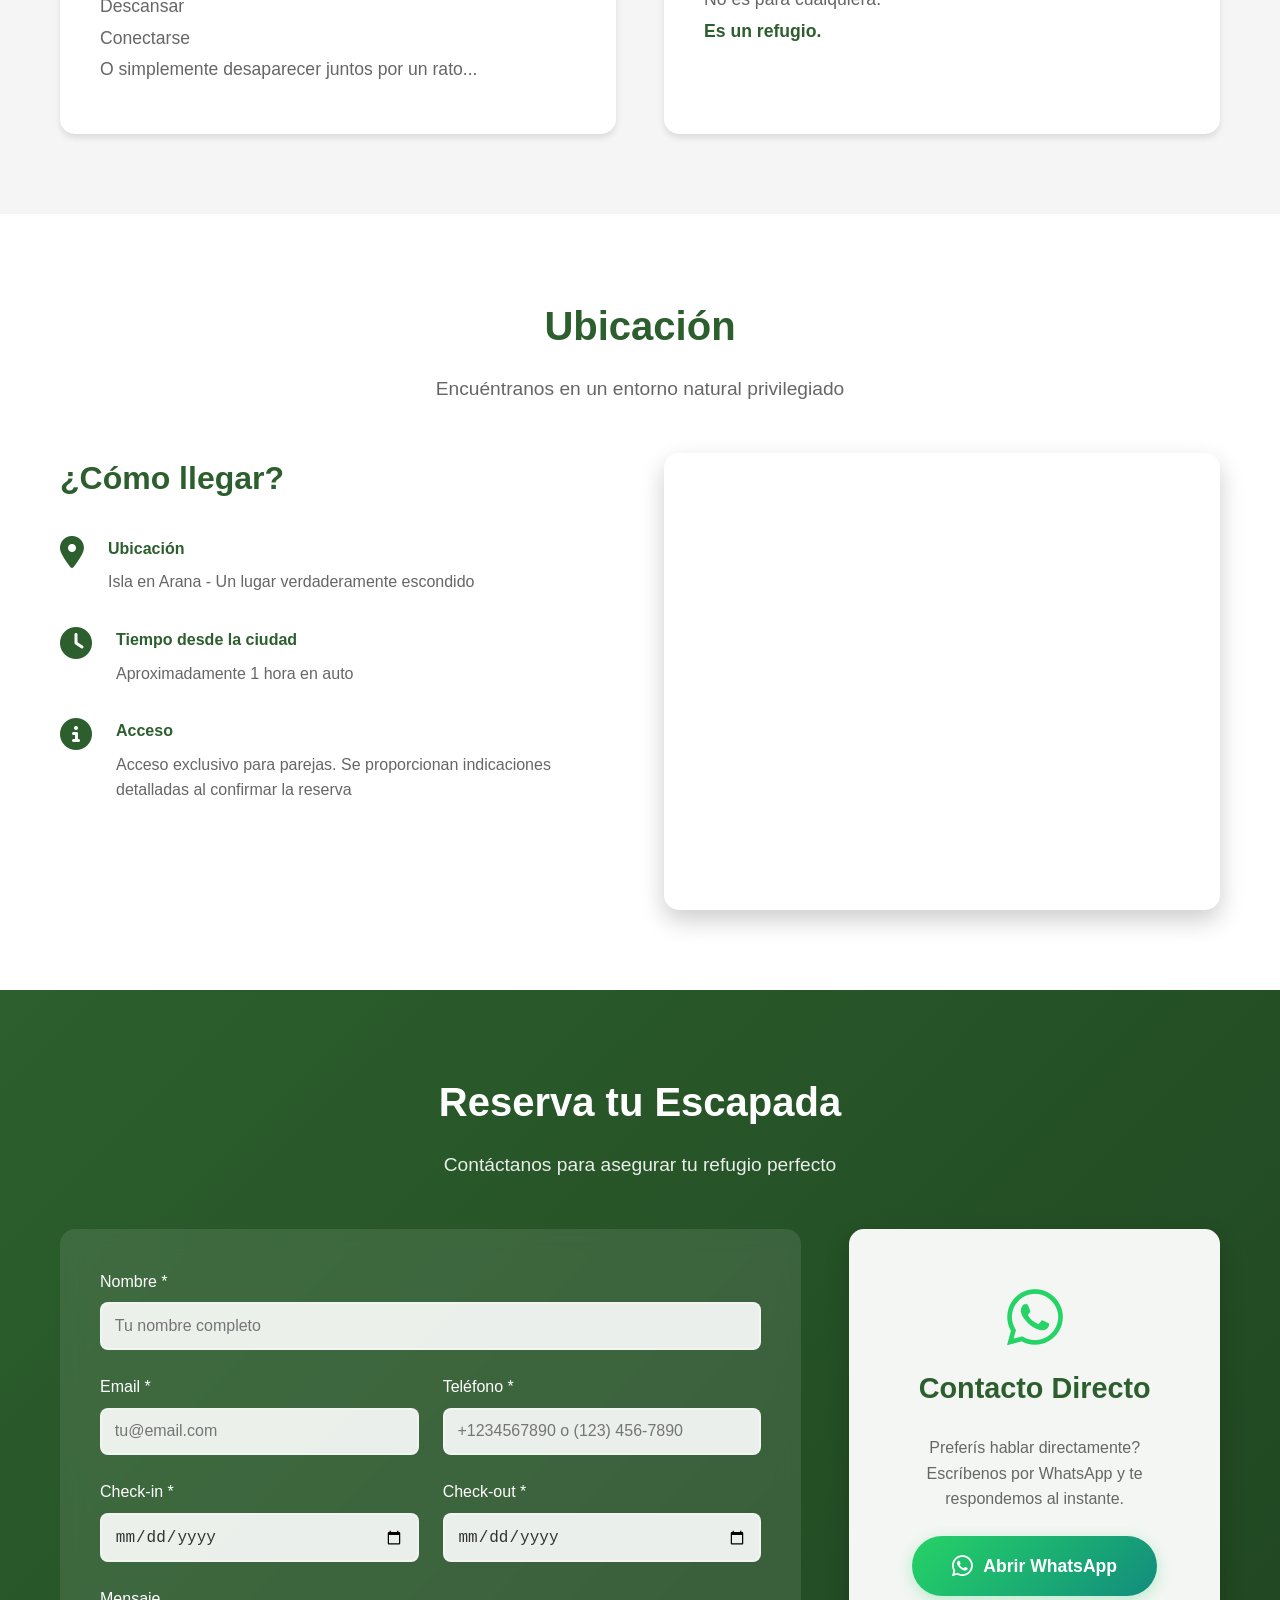
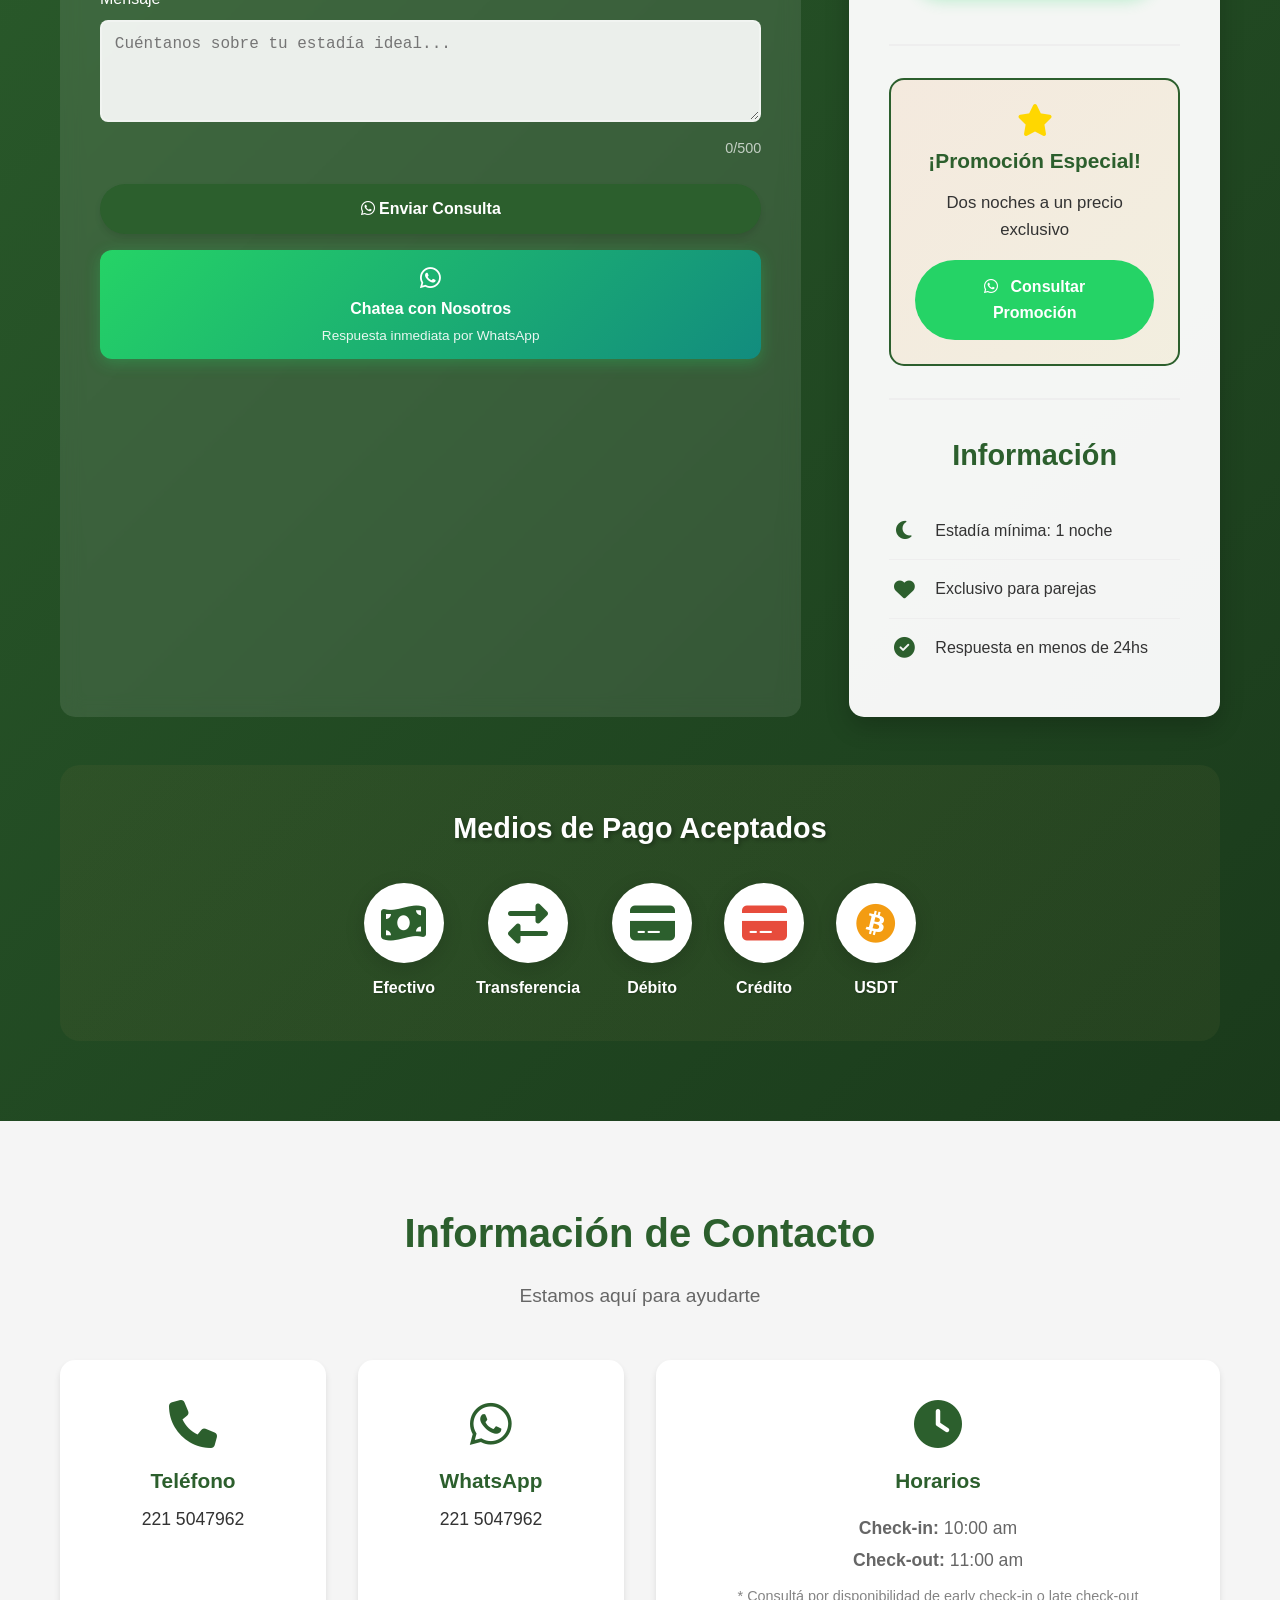
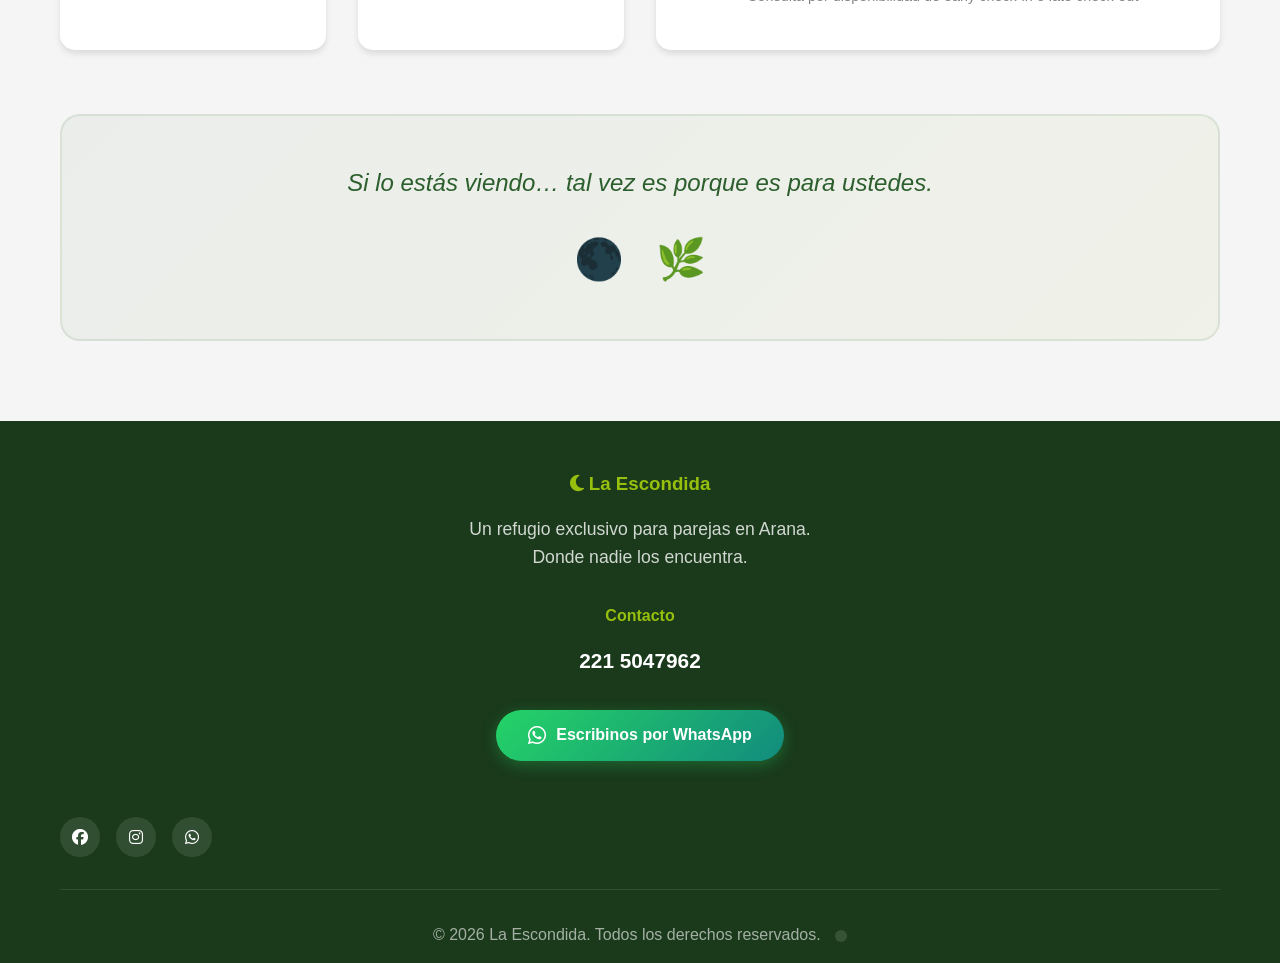
==== commit da9c7268: "Agregado PWA: botón flotante de instalación, manifest.json y service worker" ====
--- a/index.html
+++ b/index.html
@@ -5,6 +5,11 @@
     <meta name="viewport" content="width=device-width, initial-scale=1.0">
     <meta name="description" content="Cabaña Escondida - Tu refugio perfecto en la naturaleza. Reserva tu estadía en nuestro acogedor alojamiento.">
     <meta name="keywords" content="cabaña, alojamiento, turismo rural, naturaleza, reservas">
+    <meta name="theme-color" content="#f4a261">
+    <meta name="apple-mobile-web-app-capable" content="yes">
+    <meta name="apple-mobile-web-app-status-bar-style" content="black-translucent">
+    <meta name="apple-mobile-web-app-title" content="La Escondida">
+    <link rel="manifest" href="manifest.json">
     <title>Cabaña Escondida - Tu Refugio en la Naturaleza</title>
     <link rel="stylesheet" href="styles.css">
     <link rel="stylesheet" href="https://cdnjs.cloudflare.com/ajax/libs/font-awesome/6.4.0/css/all.min.css">
@@ -478,6 +483,12 @@
         <span>IA</span>
     </button>
 
+    <!-- Botón Instalar App -->
+    <button class="install-app-button" id="installAppButton" style="display: none;">
+        <i class="fas fa-download"></i>
+        <span>Instalar</span>
+    </button>
+
     <div class="chatbot-container" id="chatbotContainer">
         <div class="chatbot-header">
             <div>
--- a/styles.css
+++ b/styles.css
@@ -1290,6 +1290,43 @@
 .ai-chat-button:hover {
     transform: scale(1.1) translateY(-2px);
     box-shadow: 0 6px 20px rgba(102, 126, 234, 0.6);
+}
+
+/* Install App Button */
+.install-app-button {
+    position: fixed;
+    bottom: 170px;
+    right: 30px;
+    width: 60px;
+    height: 60px;
+    background: linear-gradient(135deg, #11998e 0%, #38ef7d 100%);
+    color: var(--white);
+    border: none;
+    border-radius: 50%;
+    cursor: pointer;
+    box-shadow: 0 4px 15px rgba(17, 153, 142, 0.4);
+    transition: all 0.3s ease;
+    z-index: 998;
+    display: none;
+    flex-direction: column;
+    align-items: center;
+    justify-content: center;
+    gap: 2px;
+}
+
+.install-app-button i {
+    font-size: 1.5rem;
+}
+
+.install-app-button span {
+    font-size: 0.65rem;
+    font-weight: 600;
+    letter-spacing: 0.5px;
+}
+
+.install-app-button:hover {
+    transform: scale(1.1) translateY(-2px);
+    box-shadow: 0 6px 20px rgba(17, 153, 142, 0.6);
 }
 
 /* Chatbot Container */
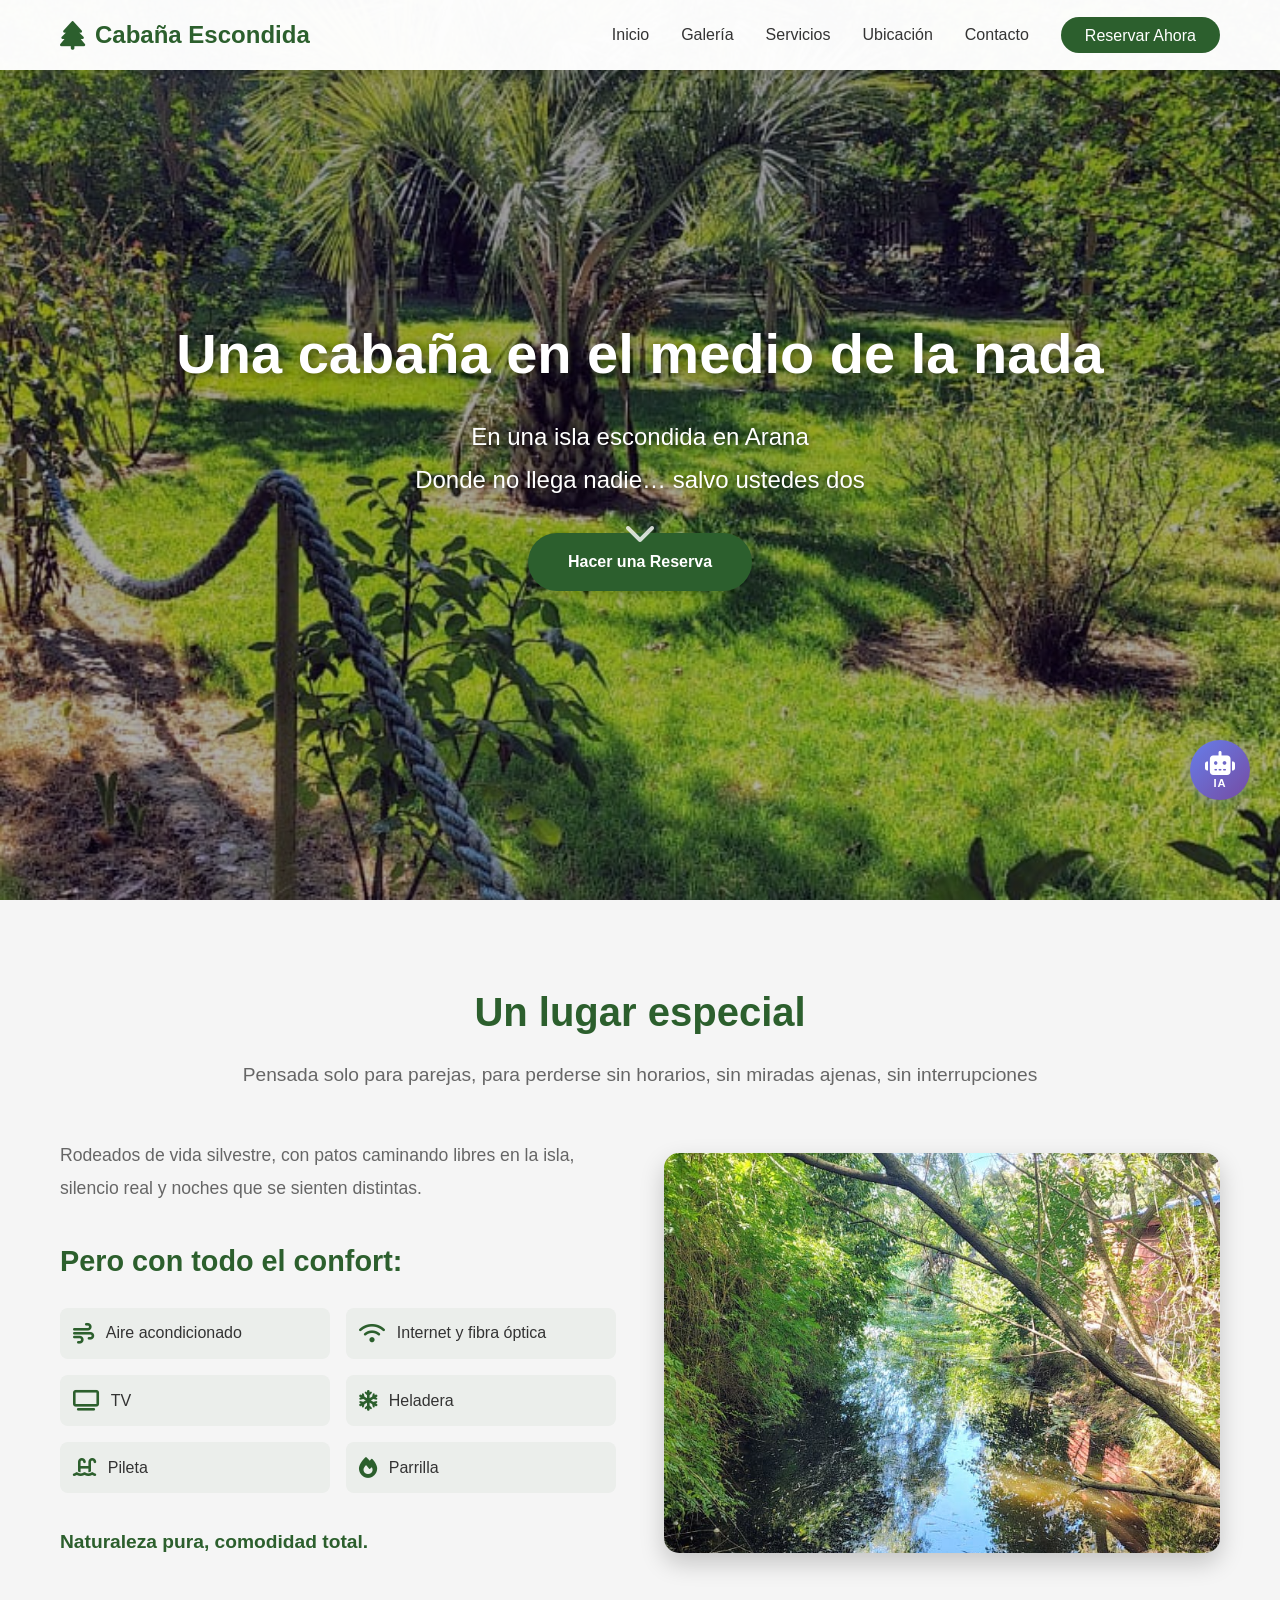
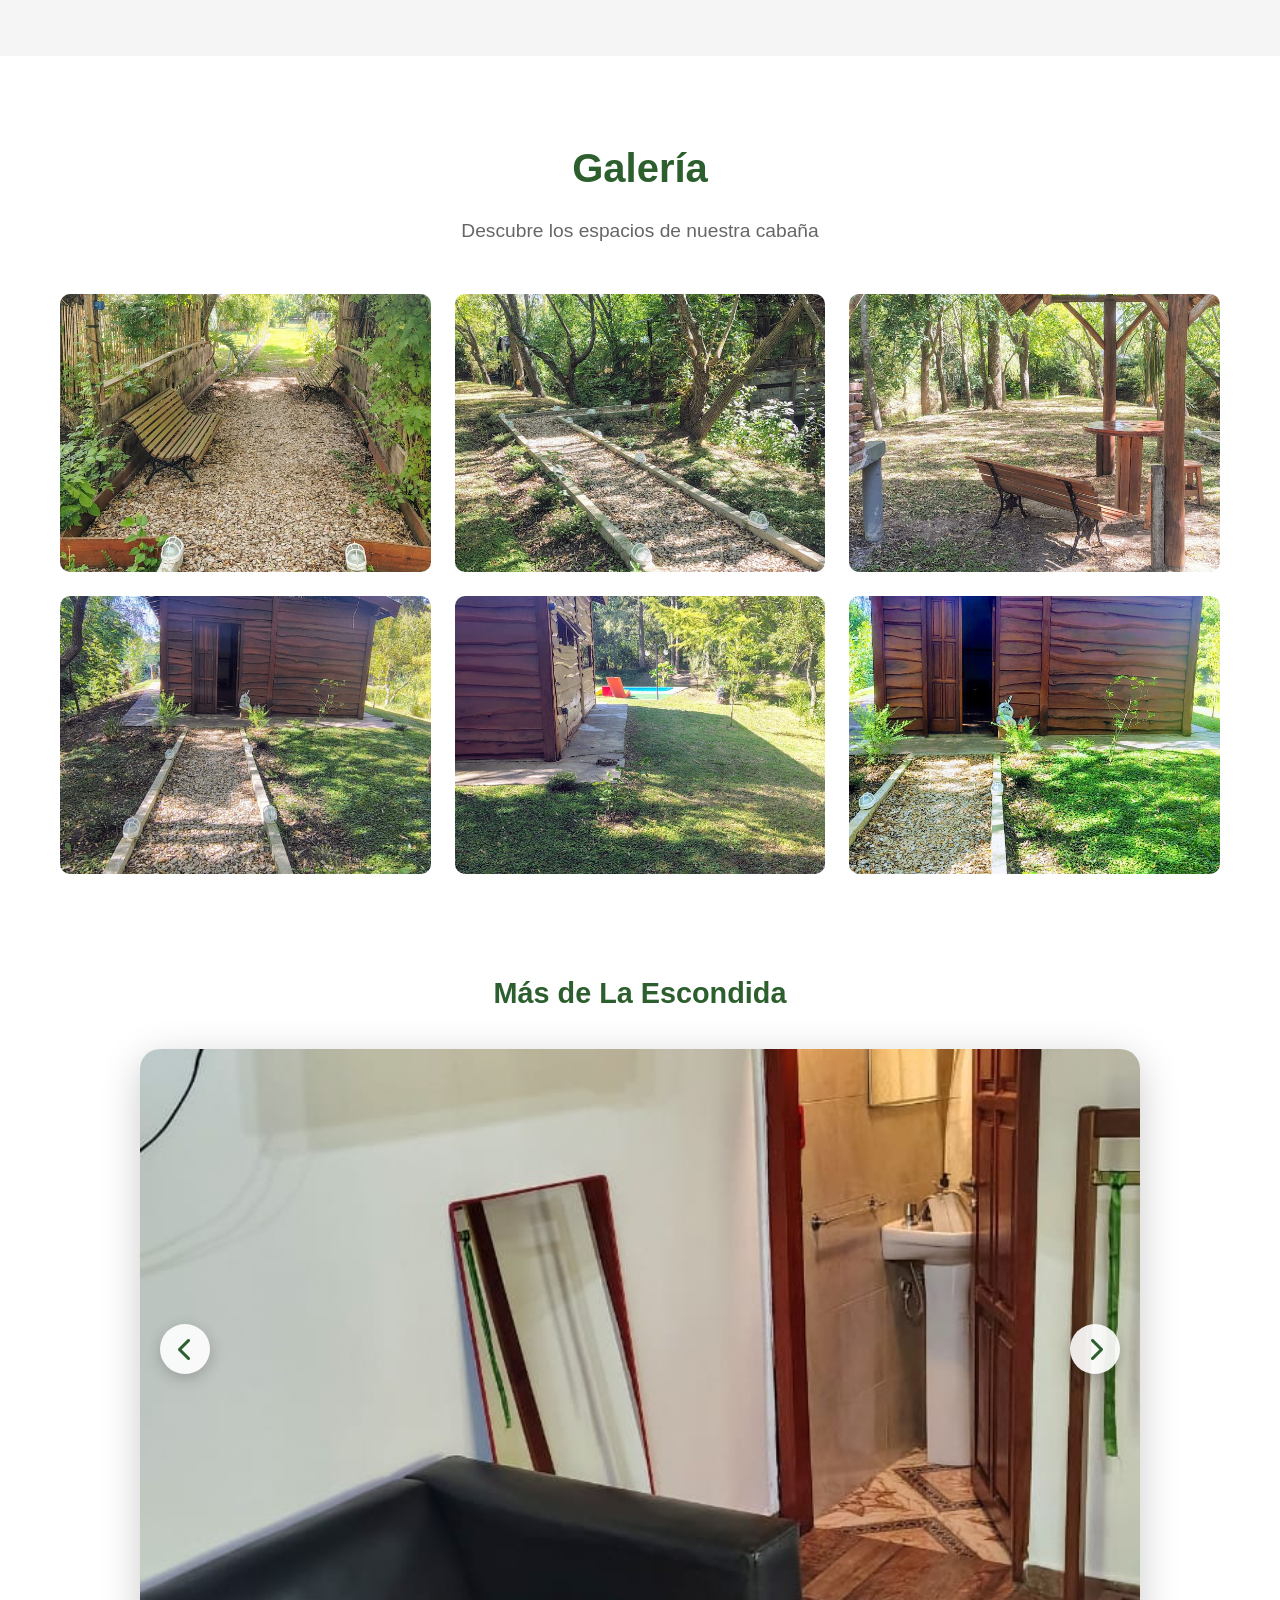
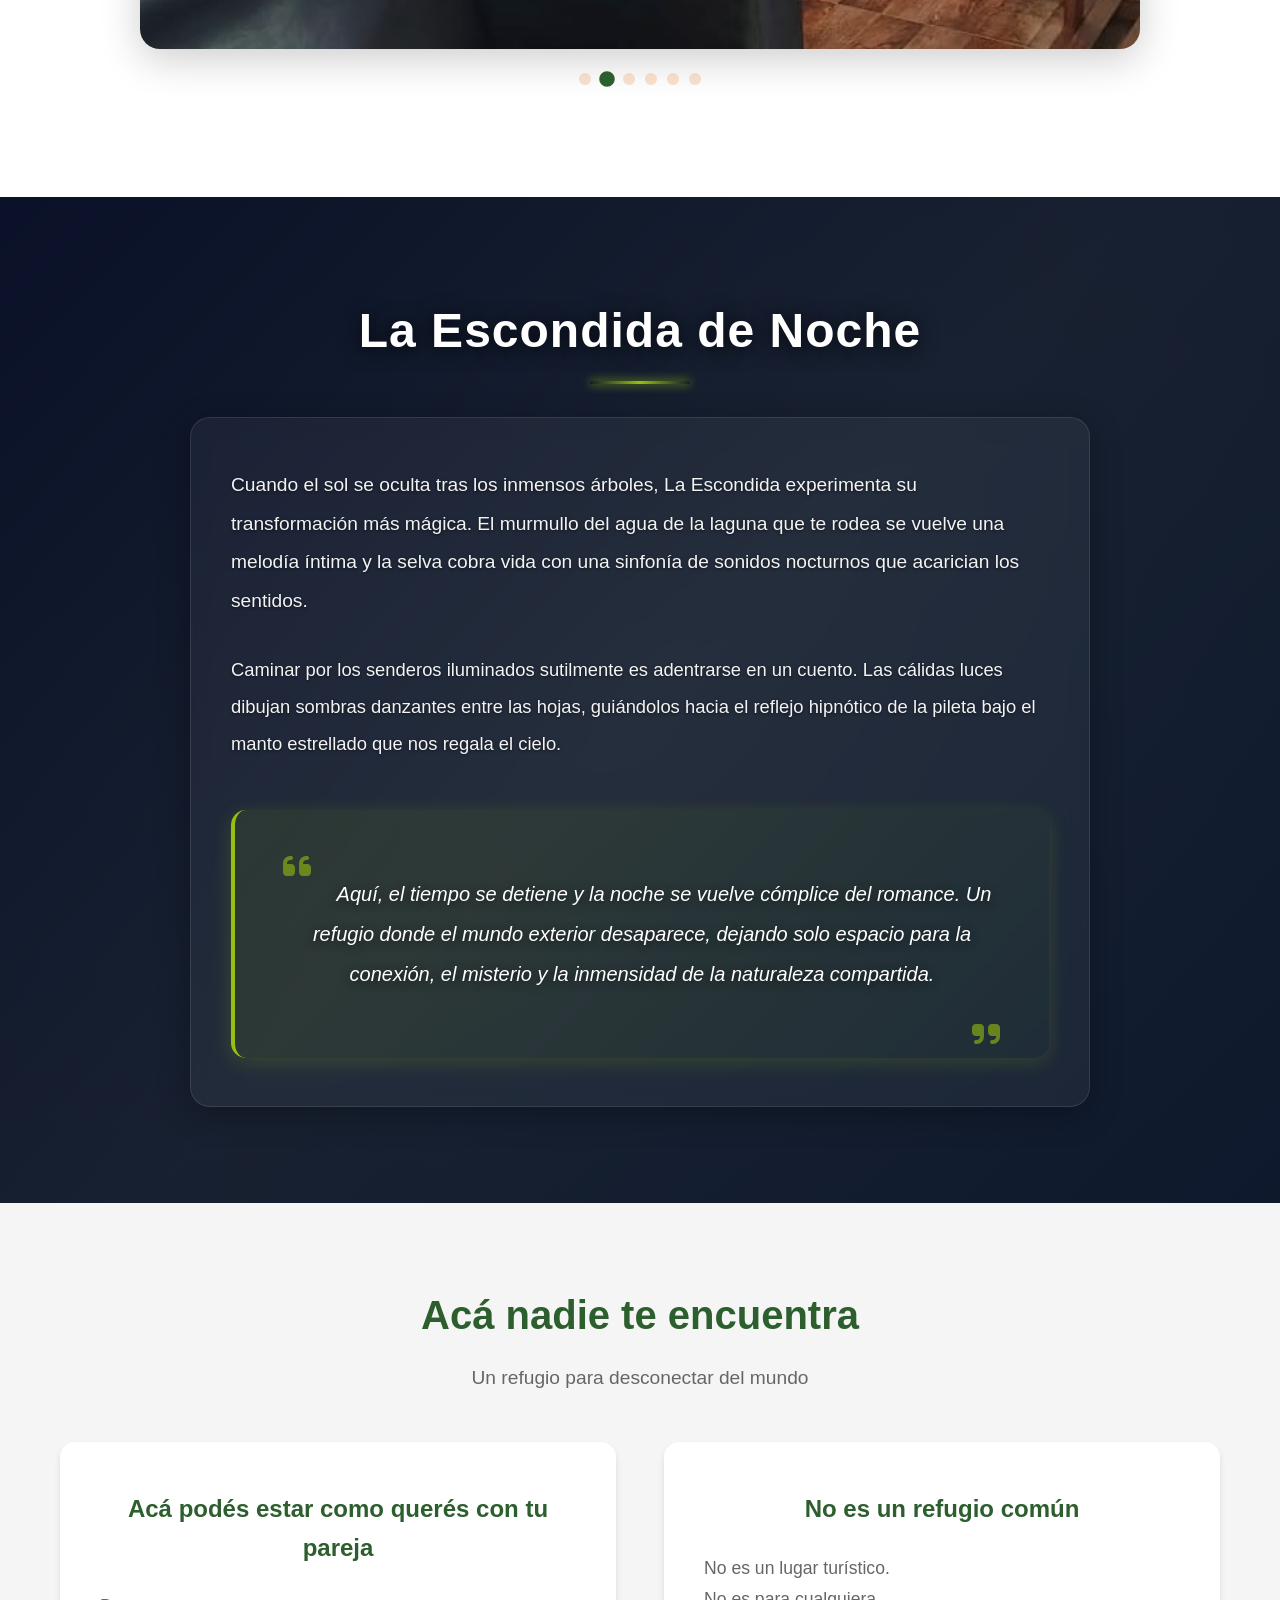
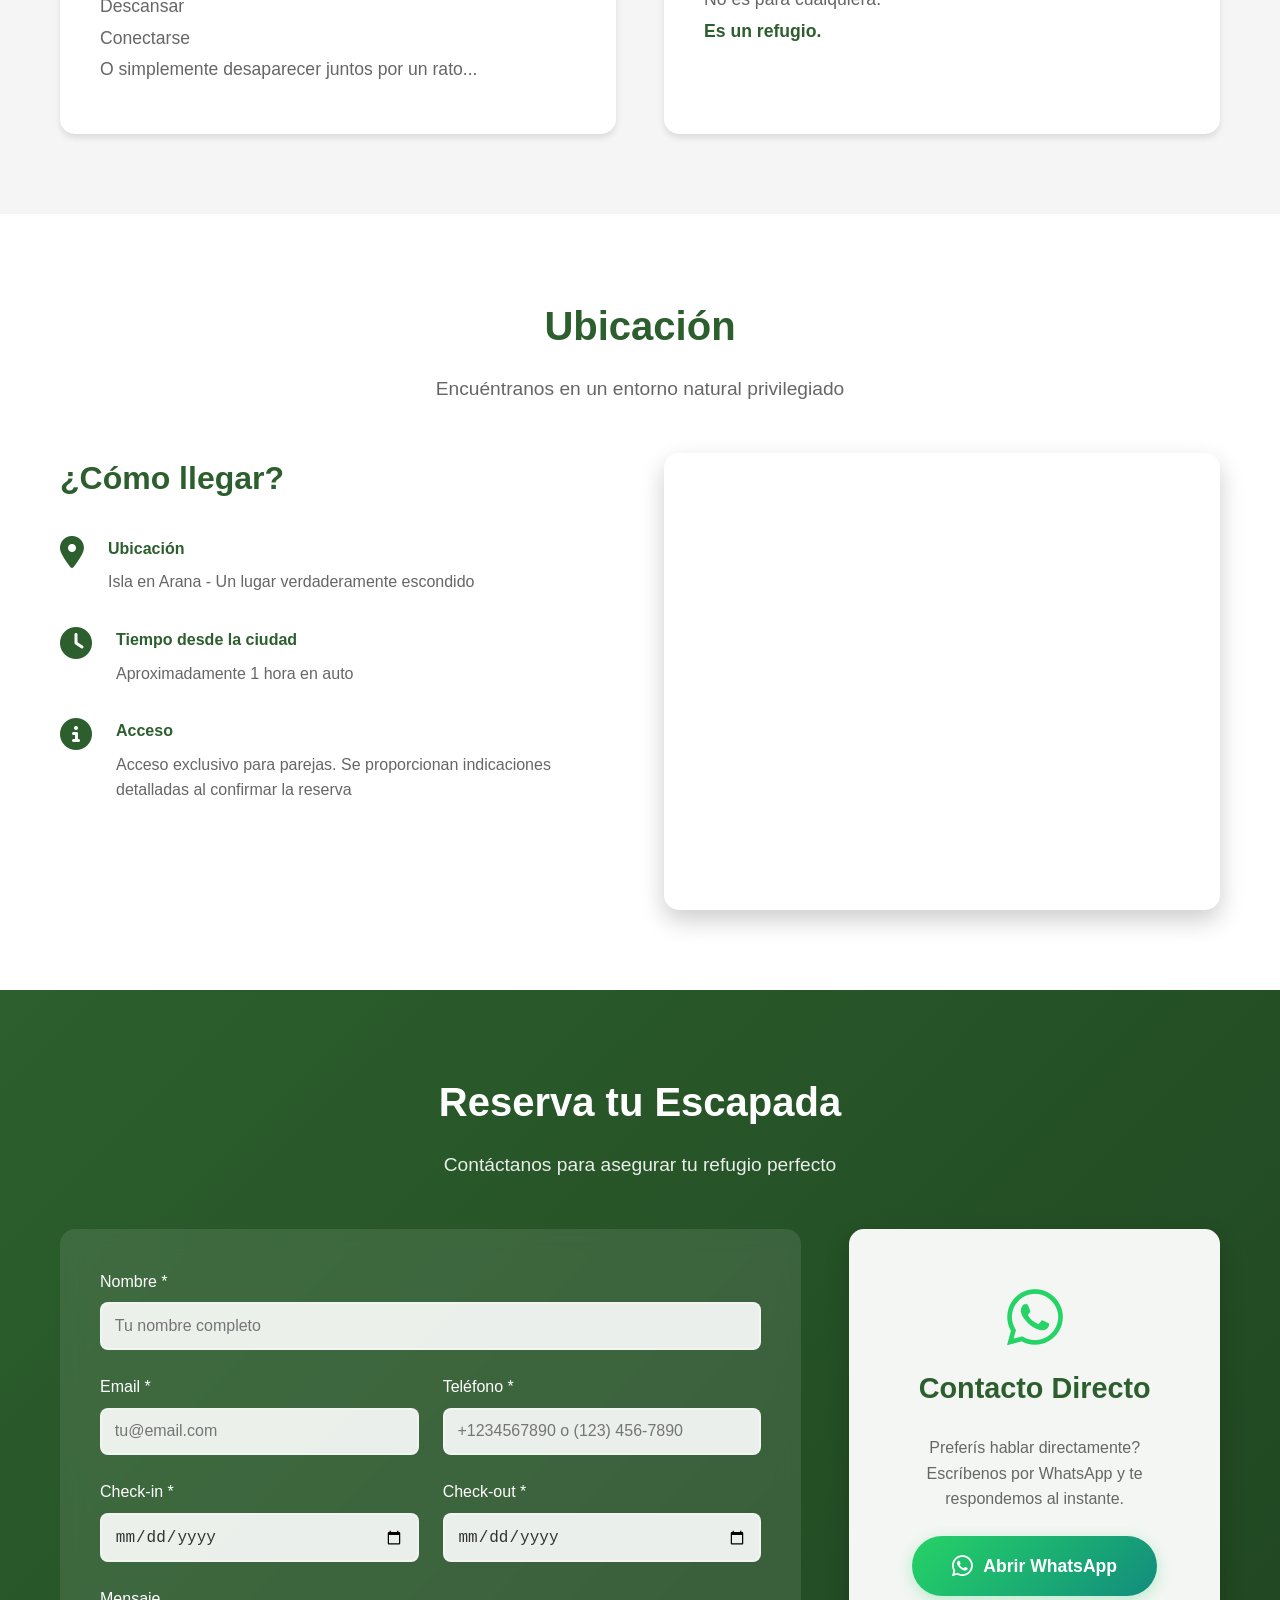
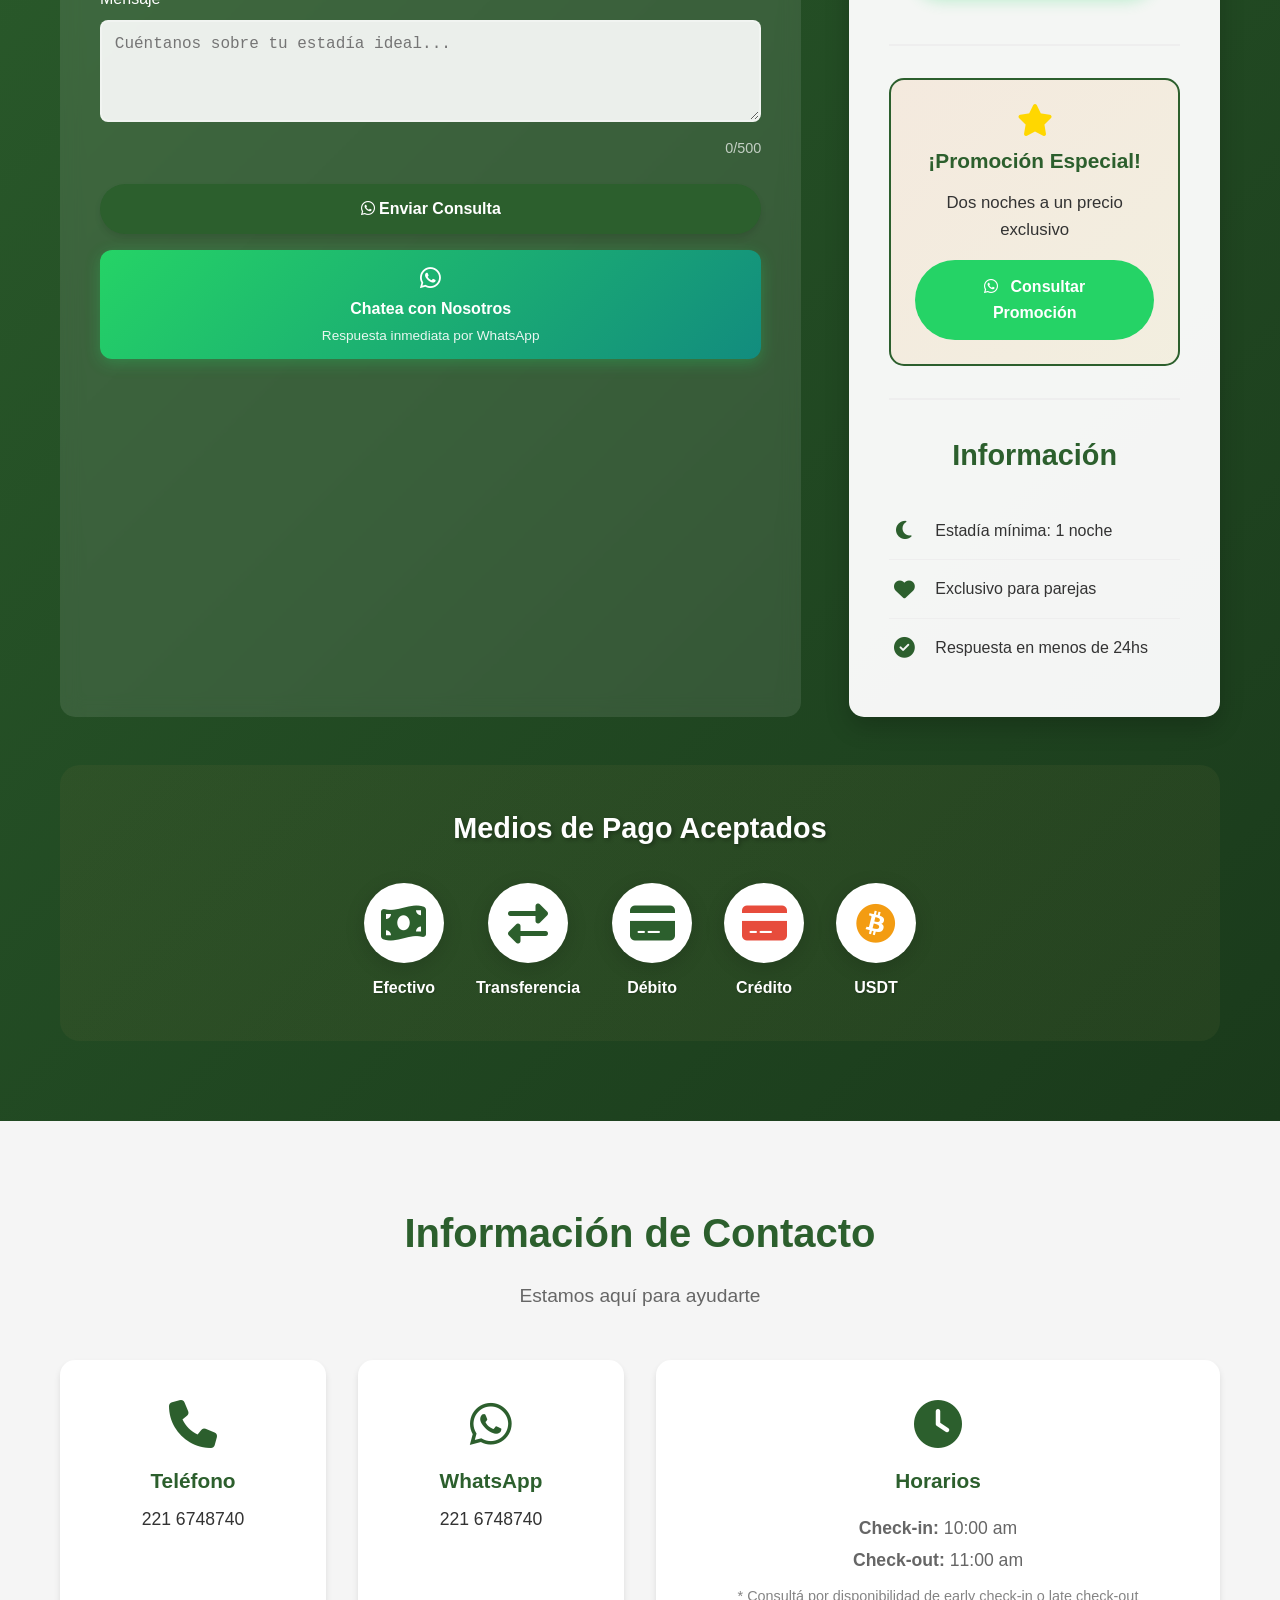
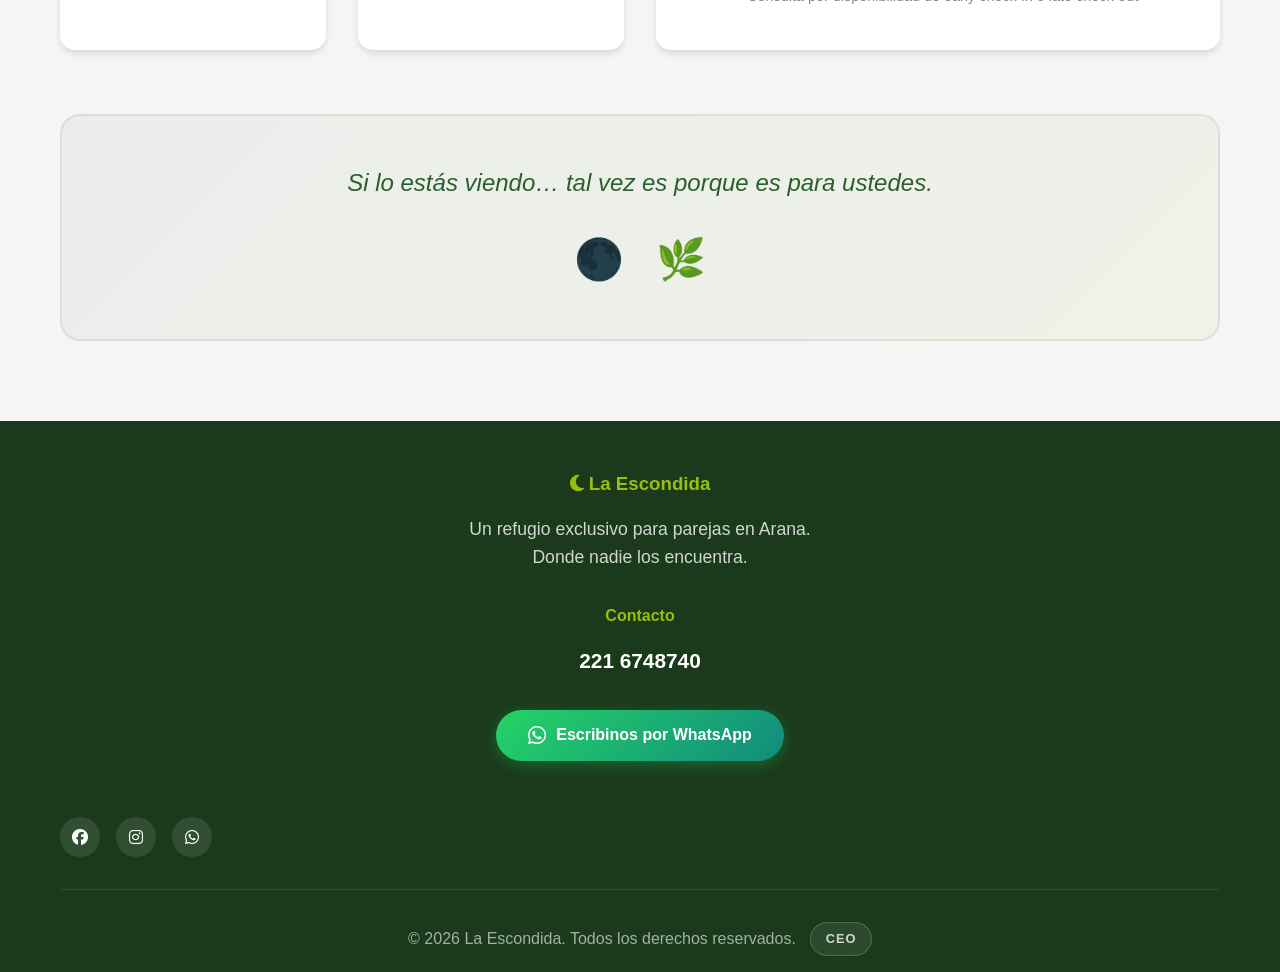
==== commit 25741a1c: "Actualiza contacto, PWA y panel CEO" ====
--- a/index.html
+++ b/index.html
@@ -335,7 +335,7 @@
                             <i class="fab fa-whatsapp" style="font-size: 4rem; color: #25D366; margin-bottom: 1rem;"></i>
                             <h3>Contacto Directo</h3>
                             <p style="margin: 1.5rem 0;">Preferís hablar directamente? Escríbenos por WhatsApp y te respondemos al instante.</p>
-                            <a href="https://wa.me/5492215047962" target="_blank" class="btn-wa-large">
+                            <a href="https://wa.me/5492216748740" target="_blank" class="btn-wa-large">
                                 <i class="fab fa-whatsapp"></i> Abrir WhatsApp
                             </a>
                         </div>
@@ -344,7 +344,7 @@
                             <i class="fas fa-star" style="color: #FFD700; font-size: 2rem; margin-bottom: 0.5rem;"></i>
                             <h4 style="color: var(--primary-color); margin-bottom: 0.8rem;">¡Promoción Especial!</h4>
                             <p style="margin-bottom: 1rem; font-size: 1.05rem;">Dos noches a un precio exclusivo</p>
-                            <a href="https://wa.me/5492215047962?text=Hola%21%20Quiero%20saber%20disponibilidad%20para%20dos%20noches%21" target="_blank" class="btn-promo">
+                            <a href="https://wa.me/5492216748740?text=Hola%21%20Quiero%20saber%20disponibilidad%20para%20dos%20noches%21" target="_blank" class="btn-promo">
                                 <i class="fab fa-whatsapp"></i> Consultar Promoción
                             </a>
                         </div>
@@ -416,12 +416,12 @@
                 <div class="contact-item">
                     <i class="fas fa-phone"></i>
                     <h3>Teléfono</h3>
-                    <p><a href="tel:+542215047962" style="color: var(--text-dark); text-decoration: none;">221 5047962</a></p>
+                    <p><a href="tel:+542216748740" style="color: var(--text-dark); text-decoration: none;">221 6748740</a></p>
                 </div>
                 <div class="contact-item">
                     <i class="fab fa-whatsapp"></i>
                     <h3>WhatsApp</h3>
-                    <p><a href="https://wa.me/5492215047962" target="_blank" style="color: var(--text-dark); text-decoration: none;">221 5047962</a></p>
+                    <p><a href="https://wa.me/5492216748740" target="_blank" style="color: var(--text-dark); text-decoration: none;">221 6748740</a></p>
                 </div>
                 <div class="contact-item" style="grid-column: span 2;">
                     <i class="fas fa-clock"></i>
@@ -452,22 +452,22 @@
                     <div style="margin: 2rem 0;">
                         <h4 style="color: var(--secondary-color); margin-bottom: 1rem;">Contacto</h4>
                         <p style="font-size: 1.3rem; font-weight: 600;">
-                            <a href="tel:+542215047962" style="color: var(--white); text-decoration: none;">221 5047962</a>
+                            <a href="tel:+542216748740" style="color: var(--white); text-decoration: none;">221 6748740</a>
                         </p>
-                        <a href="https://wa.me/5492215047962" target="_blank" class="footer-whatsapp-btn">
+                        <a href="https://wa.me/5492216748740" target="_blank" class="footer-whatsapp-btn">
                             <i class="fab fa-whatsapp"></i> Escribinos por WhatsApp
                         </a>
                     </div>
                     <div class="social-links">
                         <a href="#" aria-label="Facebook"><i class="fab fa-facebook"></i></a>
-                        <a href="#" aria-label="Instagram"><i class="fab fa-instagram"></i></a>
-                        <a href="https://wa.me/5492215047962" target="_blank" aria-label="WhatsApp"><i class="fab fa-whatsapp"></i></a>
+                        <a href="https://www.instagram.com/cabanalachina2025/?hl=es" target="_blank" aria-label="Instagram"><i class="fab fa-instagram"></i></a>
+                        <a href="https://wa.me/5492216748740" target="_blank" aria-label="WhatsApp"><i class="fab fa-whatsapp"></i></a>
                     </div>
                 </div>
             </div>
             <div class="footer-bottom">
                 <p>&copy; 2026 La Escondida. Todos los derechos reservados.</p>
-                <span id="adminAccess" class="admin-dot" title="Admin Panel"></span>
+                <button type="button" id="adminAccess" class="admin-access-button" title="Panel CEO">CEO</button>
             </div>
         </div>
     </footer>
@@ -487,6 +487,11 @@
     <button class="install-app-button" id="installAppButton" style="display: none;">
         <i class="fas fa-download"></i>
         <span>Instalar</span>
+    </button>
+
+    <button class="update-app-button" id="updateAppButton" style="display: none;">
+        <i class="fas fa-rotate"></i>
+        <span>Actualizar</span>
     </button>
 
     <div class="chatbot-container" id="chatbotContainer">
@@ -517,7 +522,7 @@
             <i class="fas fa-star" style="color: #FFD700; font-size: 3rem; margin-bottom: 1rem;"></i>
             <h3>¡Aprovechá nuestra promoción!</h3>
             <p>Dos noches a un precio exclusivo</p>
-            <a href="https://wa.me/5492215047962?text=Hola%21%20Quiero%20saber%20disponibilidad%20para%20dos%20noches%21" target="_blank" class="btn-promo-popup">
+            <a href="https://wa.me/5492216748740?text=Hola%21%20Quiero%20saber%20disponibilidad%20para%20dos%20noches%21" target="_blank" class="btn-promo-popup">
                 <i class="fab fa-whatsapp"></i> Reservar Ahora
             </a>
         </div>
--- a/styles.css
+++ b/styles.css
@@ -1199,30 +1199,36 @@
     display: inline;
 }
 
-.admin-dot {
-    display: inline-block;
-    width: 12px;
-    height: 12px;
+.admin-access-button {
+    display: inline-flex;
+    align-items: center;
+    justify-content: center;
+    min-width: 58px;
+    height: 34px;
+    padding: 0 0.9rem;
     margin-left: 10px;
-    background: rgba(255, 255, 255, 0.25);
-    border-radius: 50%;
+    background: rgba(255, 255, 255, 0.08);
+    border: 1px solid rgba(255, 255, 255, 0.18);
+    border-radius: 999px;
+    color: rgba(255, 255, 255, 0.78);
+    font-size: 0.8rem;
+    font-weight: 700;
+    letter-spacing: 0.08em;
     cursor: pointer;
-    opacity: 0.5;
-    transition: all 0.3s ease;
-    vertical-align: middle;
+    transition: all 0.3s ease;
     position: relative;
     z-index: 100;
 }
 
-.admin-dot:hover {
-    opacity: 1;
-    background: rgba(255, 255, 255, 0.6);
-    transform: scale(1.3);
-    box-shadow: 0 0 10px rgba(255, 255, 255, 0.5);
-}
-
-.admin-dot:active {
-    transform: scale(1.1);
+.admin-access-button:hover {
+    background: rgba(255, 255, 255, 0.16);
+    color: var(--white);
+    transform: translateY(-1px);
+    box-shadow: 0 0 10px rgba(255, 255, 255, 0.2);
+}
+
+.admin-access-button:active {
+    transform: translateY(0);
 }
 
 /* Botón scroll to top */
@@ -1312,6 +1318,57 @@
     align-items: center;
     justify-content: center;
     gap: 2px;
+}
+
+.install-app-button i {
+    font-size: 1.5rem;
+}
+
+.install-app-button span {
+    font-size: 0.65rem;
+    font-weight: 600;
+    letter-spacing: 0.5px;
+}
+
+.install-app-button:hover {
+    transform: scale(1.1) translateY(-2px);
+    box-shadow: 0 6px 20px rgba(17, 153, 142, 0.6);
+}
+
+.update-app-button {
+    position: fixed;
+    bottom: 240px;
+    right: 30px;
+    width: 60px;
+    height: 60px;
+    background: linear-gradient(135deg, #f4a261 0%, #e76f51 100%);
+    color: var(--white);
+    border: none;
+    border-radius: 50%;
+    cursor: pointer;
+    box-shadow: 0 4px 15px rgba(231, 111, 81, 0.4);
+    transition: all 0.3s ease;
+    z-index: 998;
+    display: none;
+    flex-direction: column;
+    align-items: center;
+    justify-content: center;
+    gap: 2px;
+}
+
+.update-app-button i {
+    font-size: 1.35rem;
+}
+
+.update-app-button span {
+    font-size: 0.58rem;
+    font-weight: 700;
+    letter-spacing: 0.4px;
+}
+
+.update-app-button:hover {
+    transform: scale(1.1) translateY(-2px);
+    box-shadow: 0 6px 20px rgba(231, 111, 81, 0.55);
 }
 
 .install-app-button i {
@@ -1933,6 +1990,20 @@
         height: 55px;
     }
 
+    .install-app-button {
+        bottom: 145px;
+        right: 20px;
+        width: 55px;
+        height: 55px;
+    }
+
+    .update-app-button {
+        bottom: 210px;
+        right: 20px;
+        width: 55px;
+        height: 55px;
+    }
+
     /* Popup responsive */
     .promo-popup {
         width: 95%;
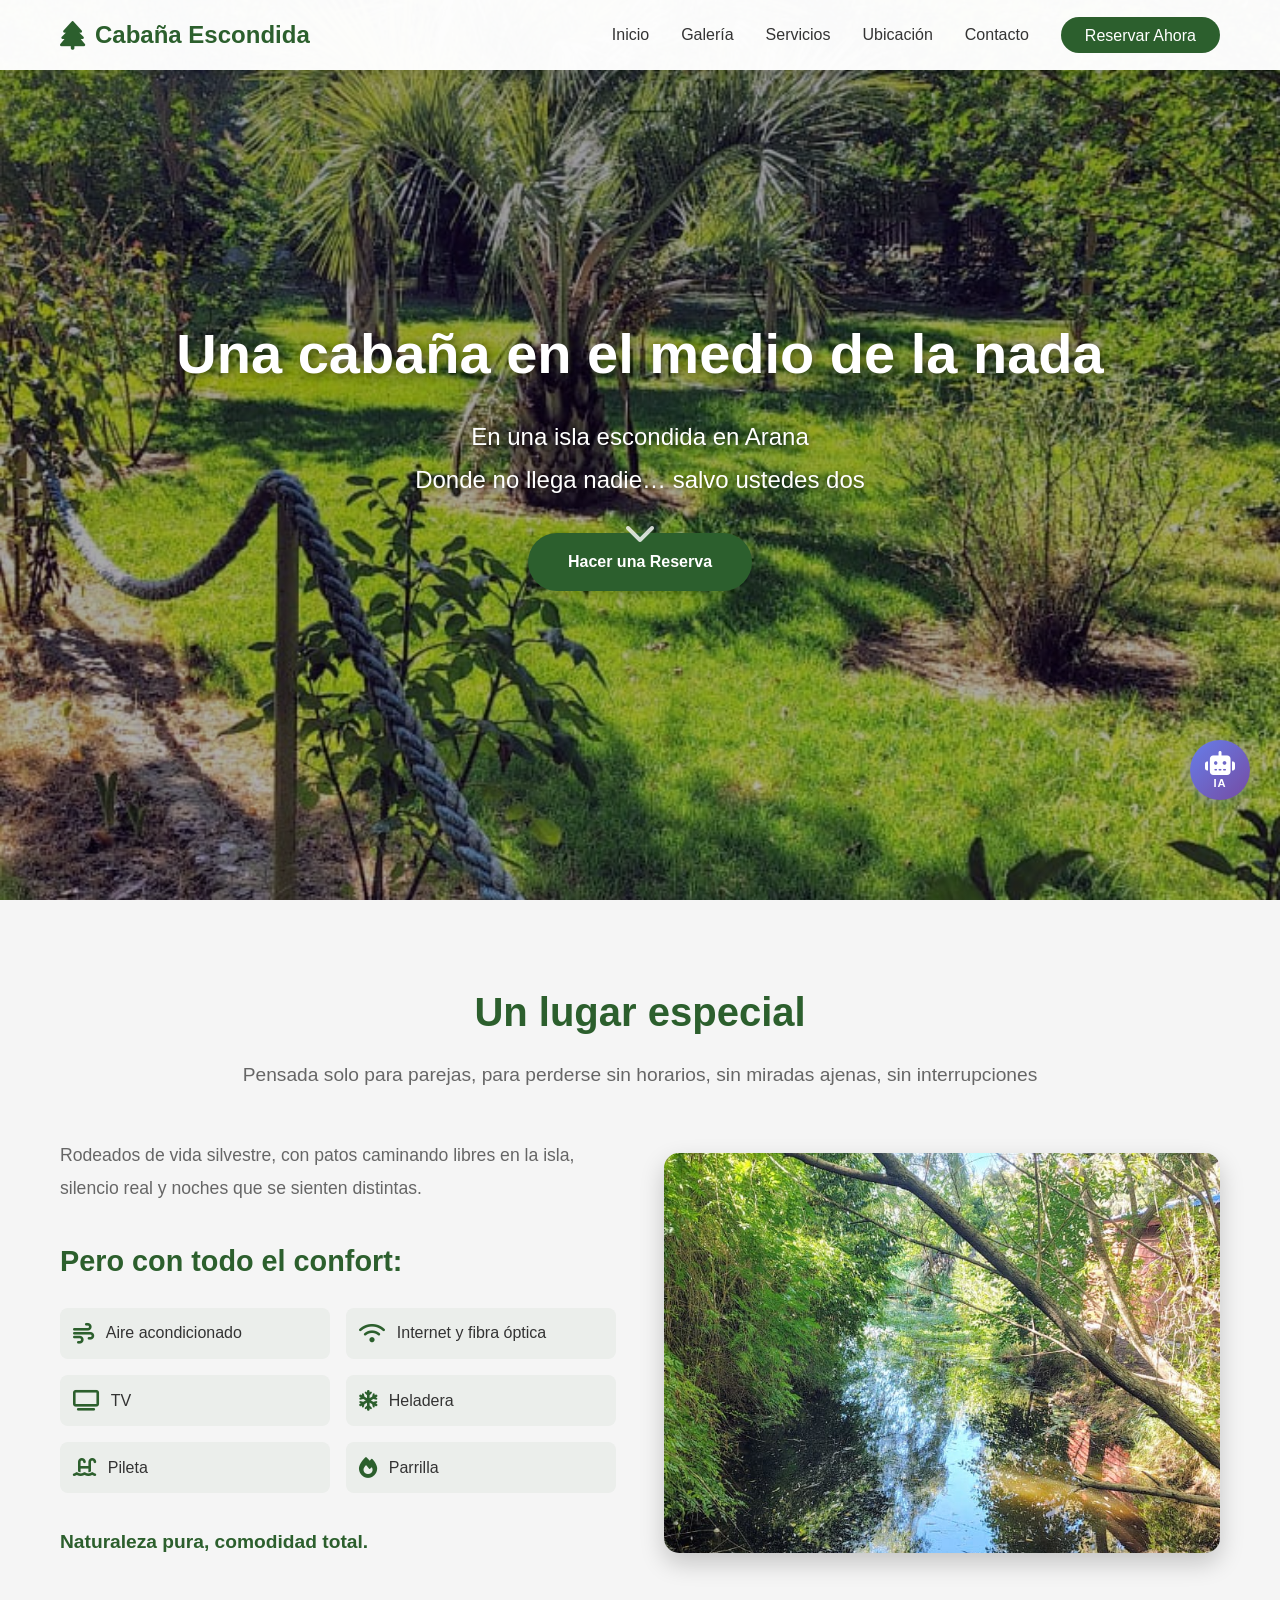
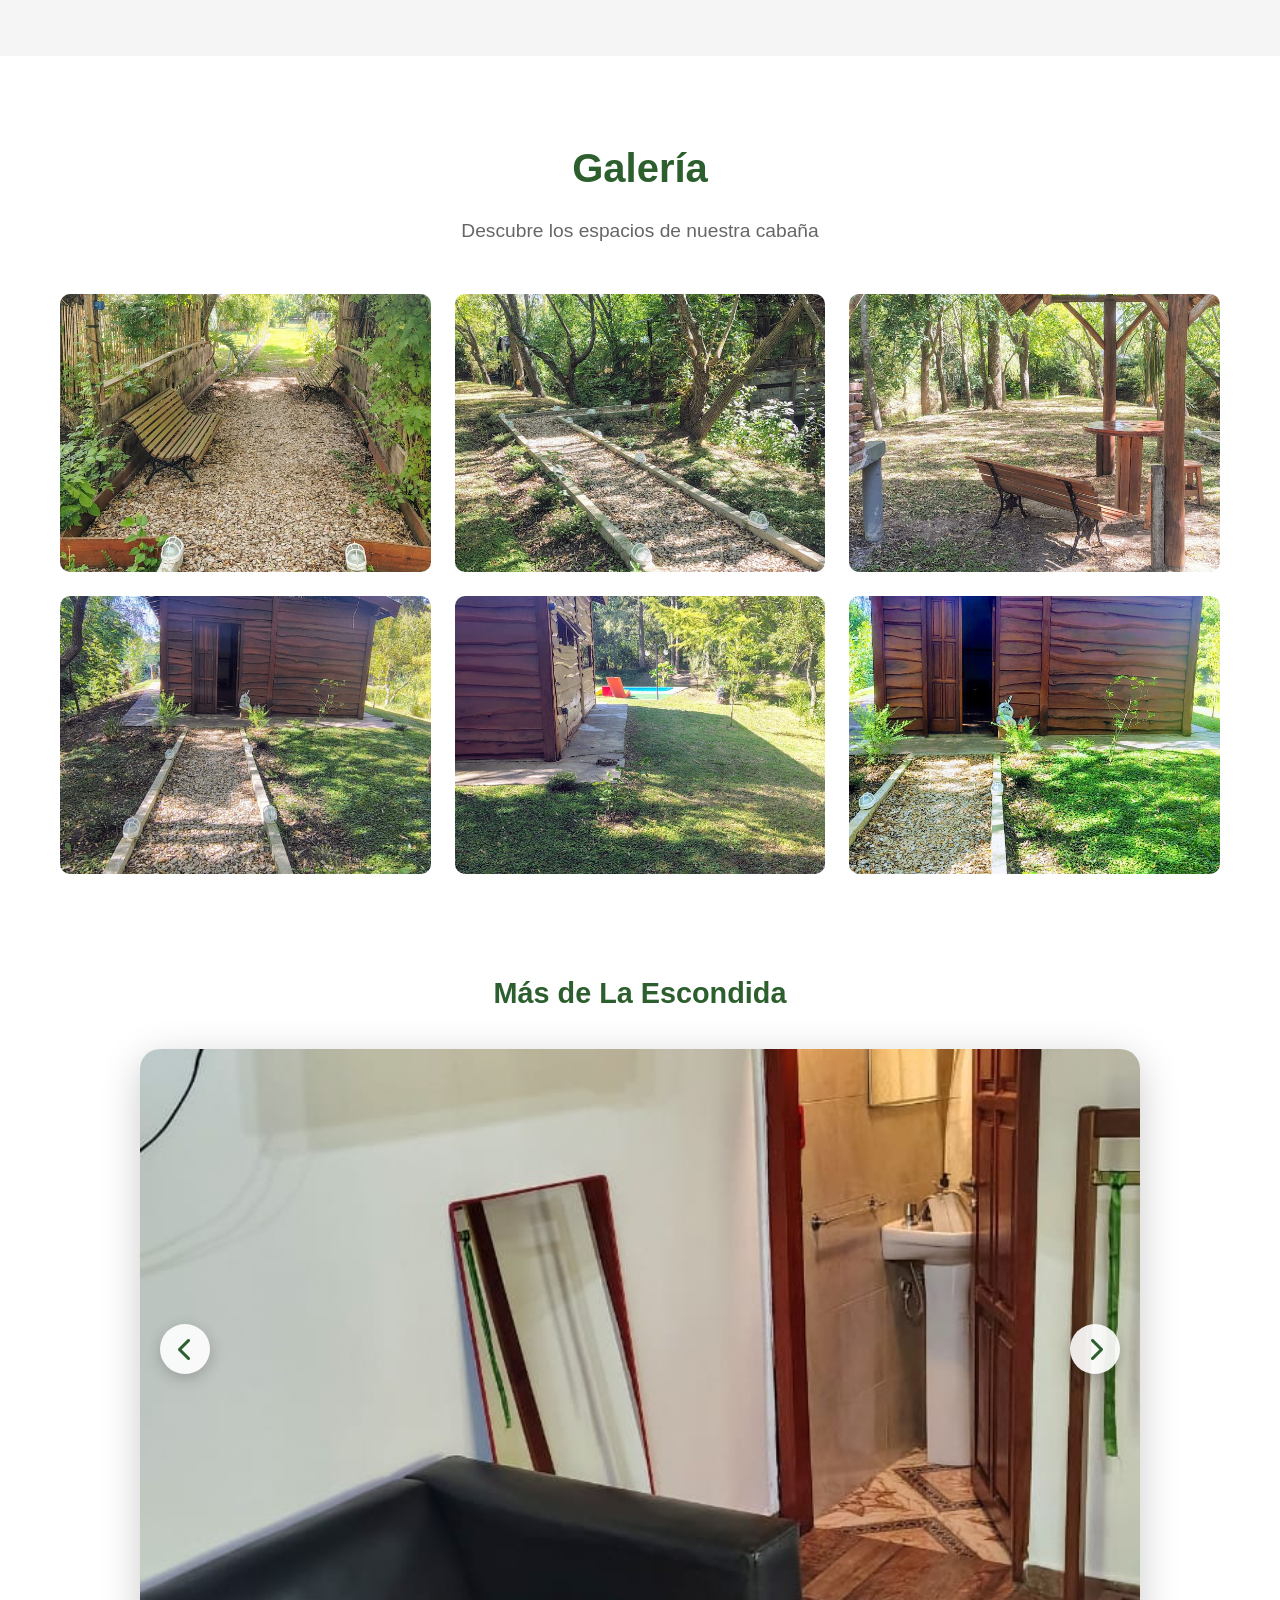
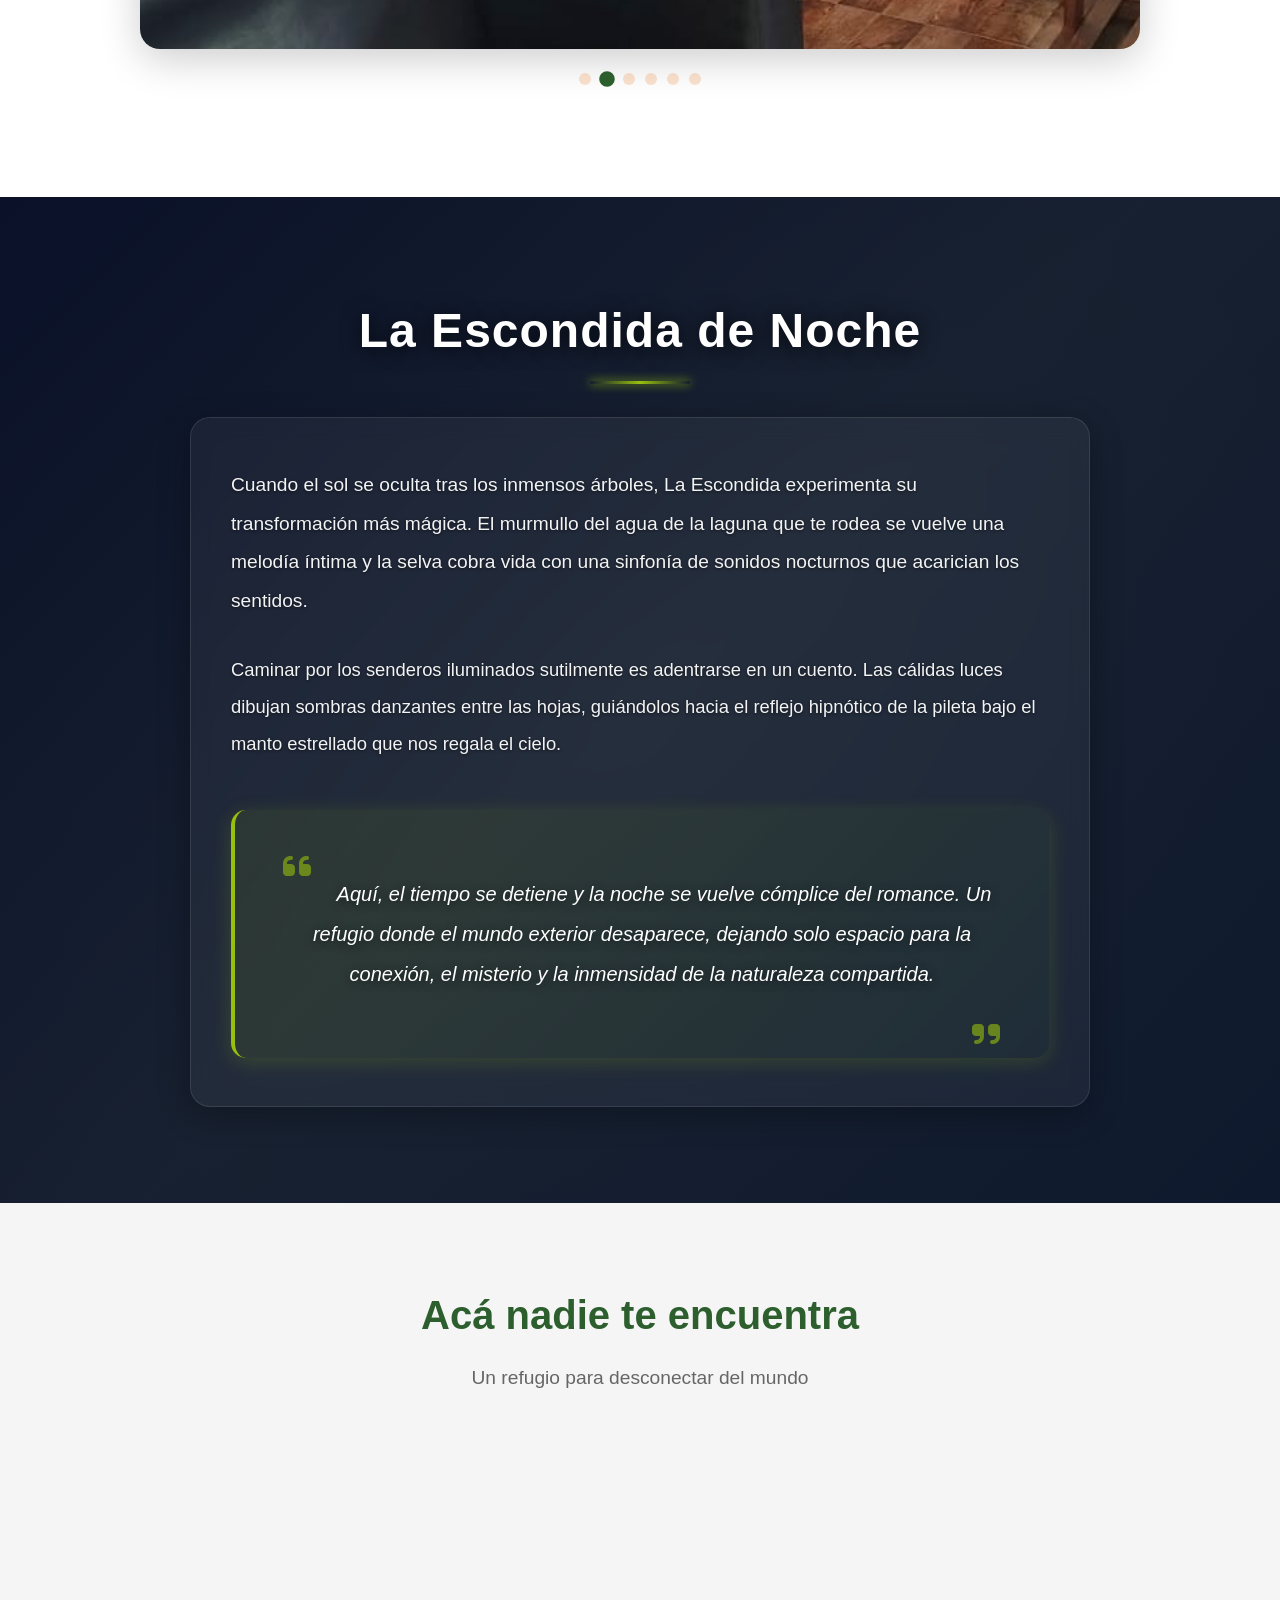
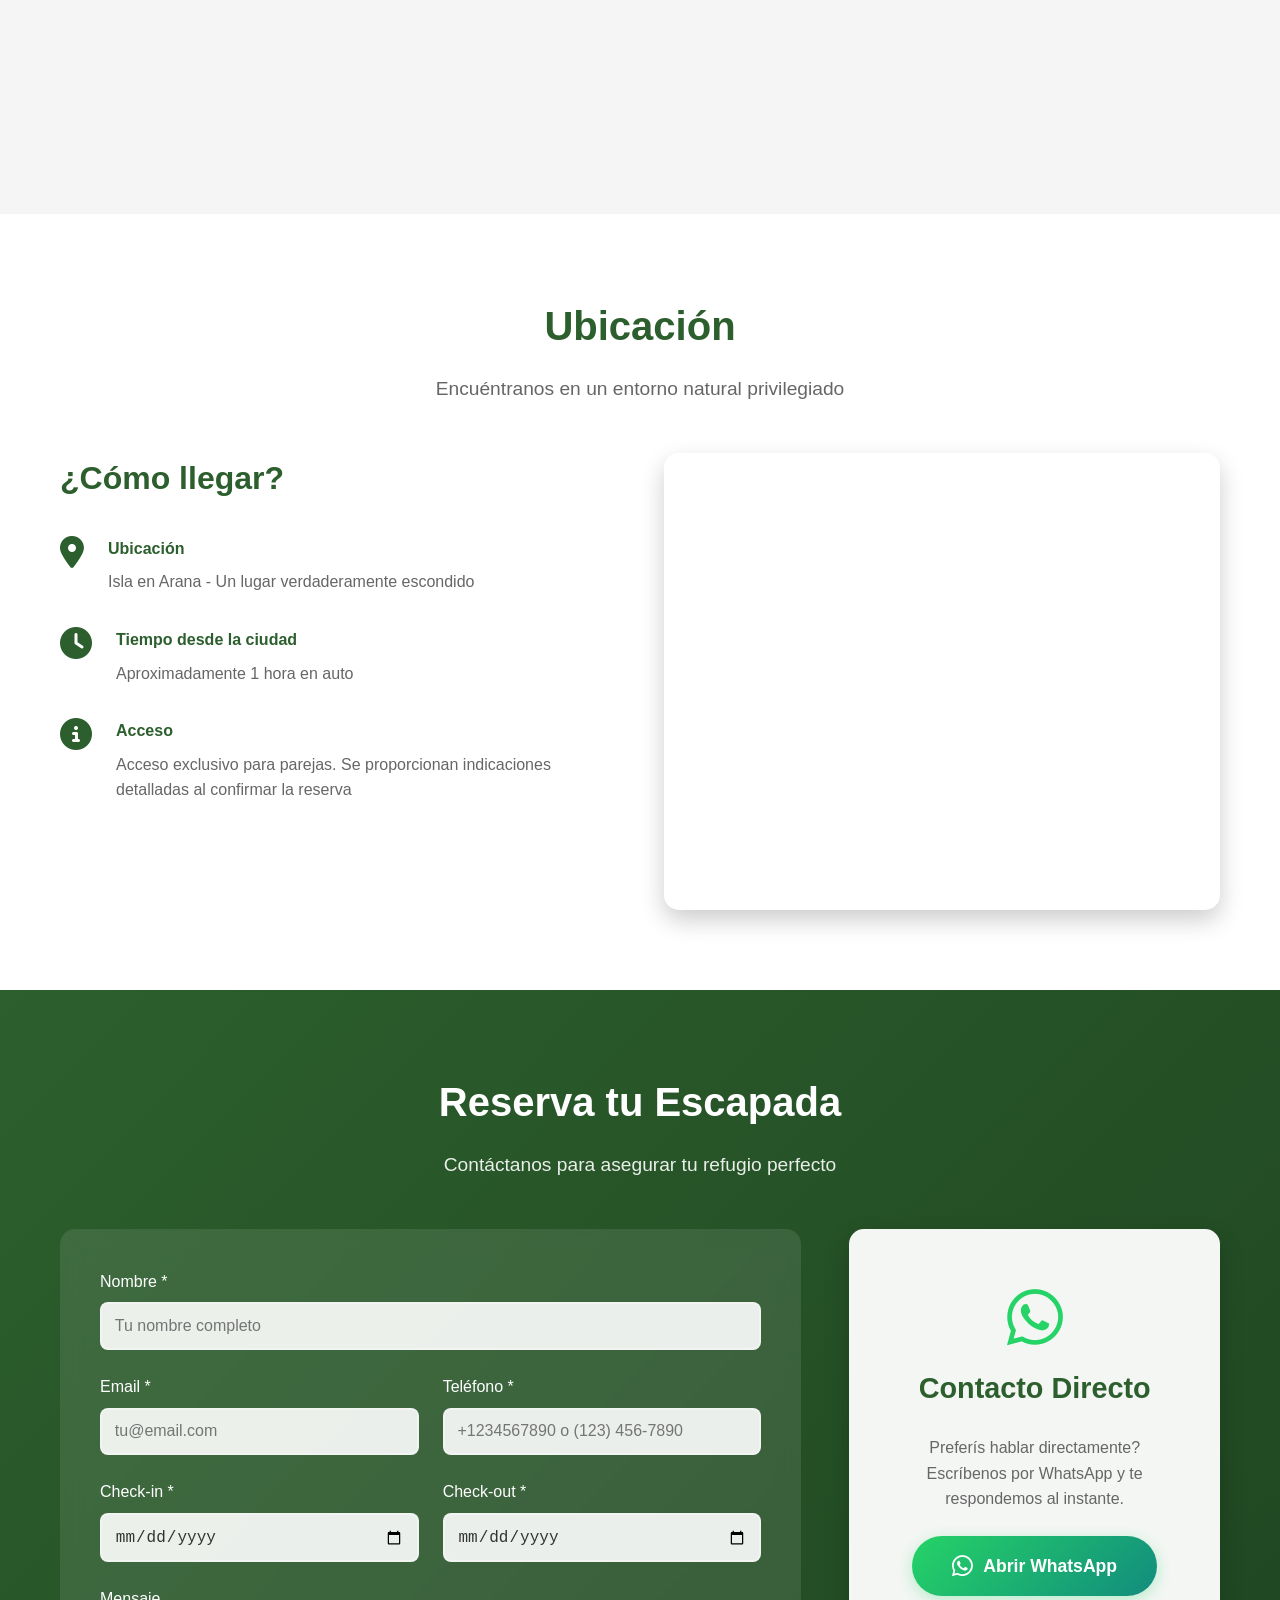
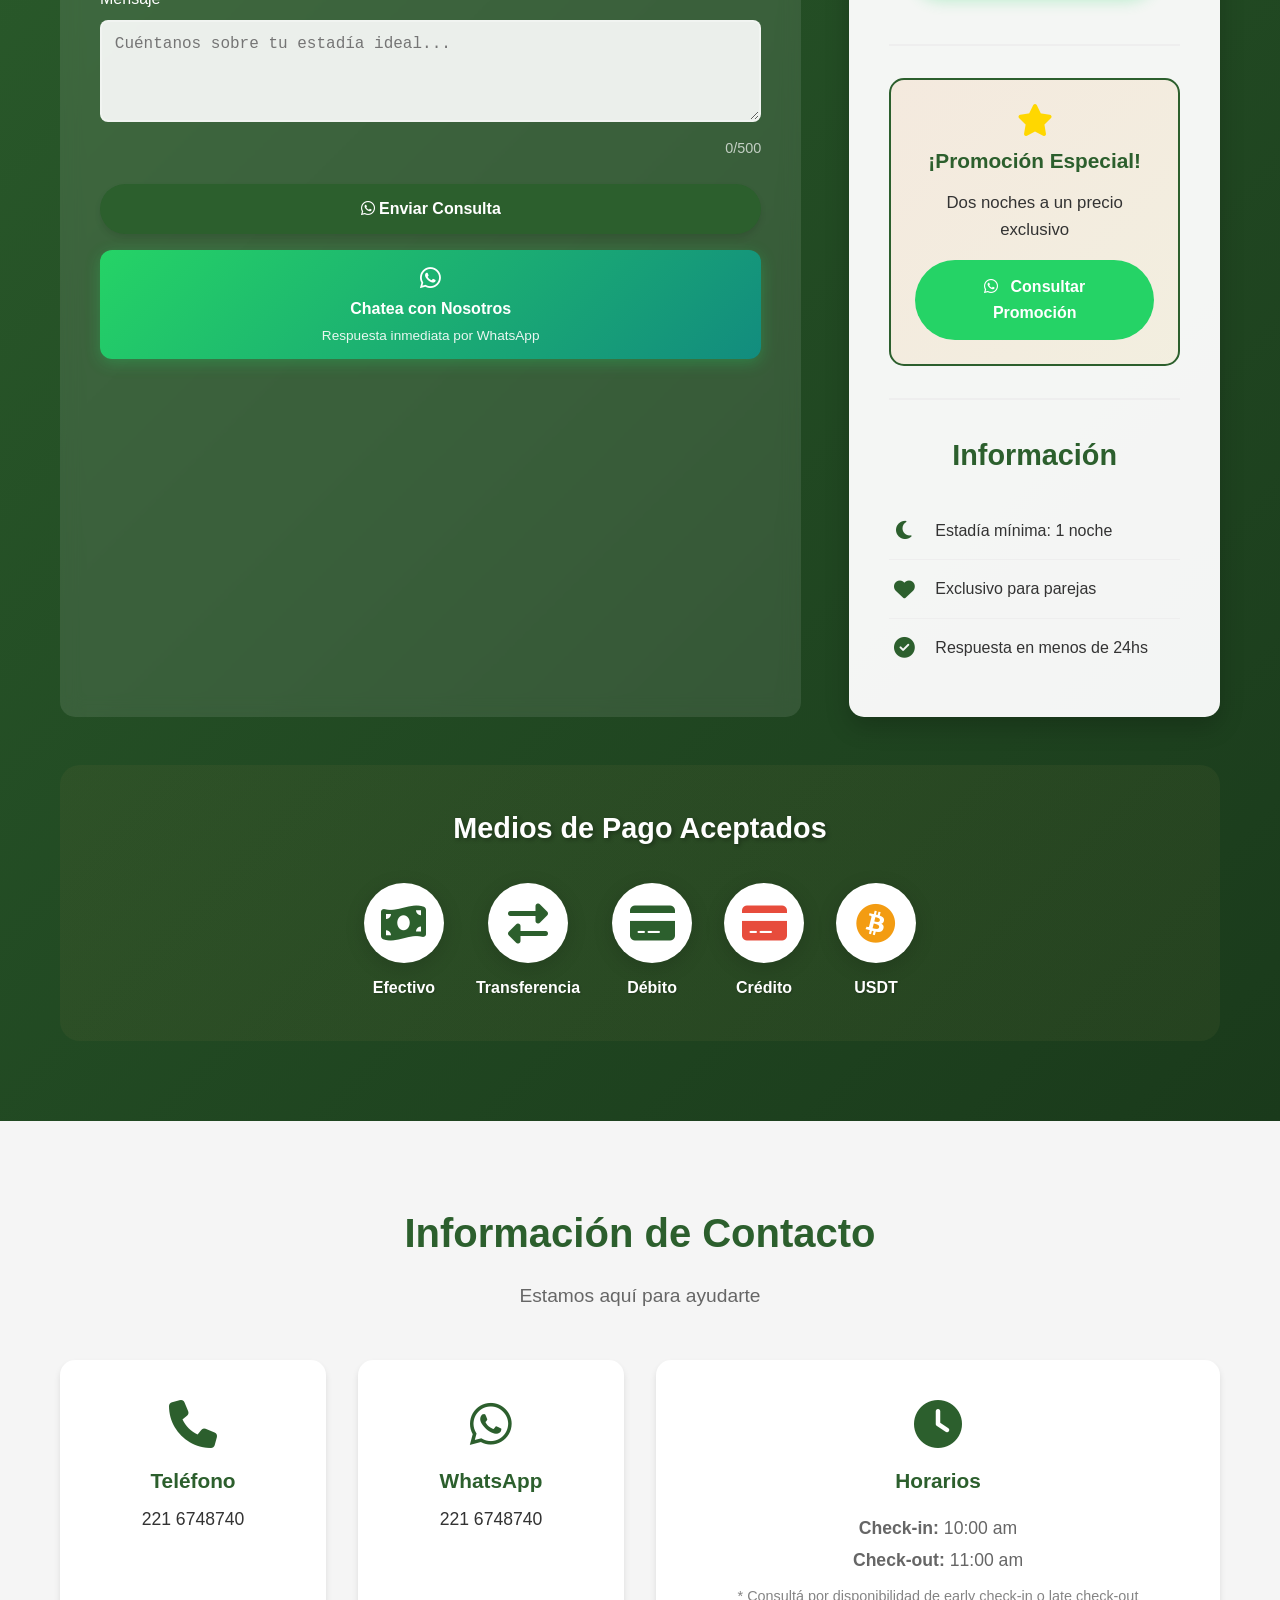
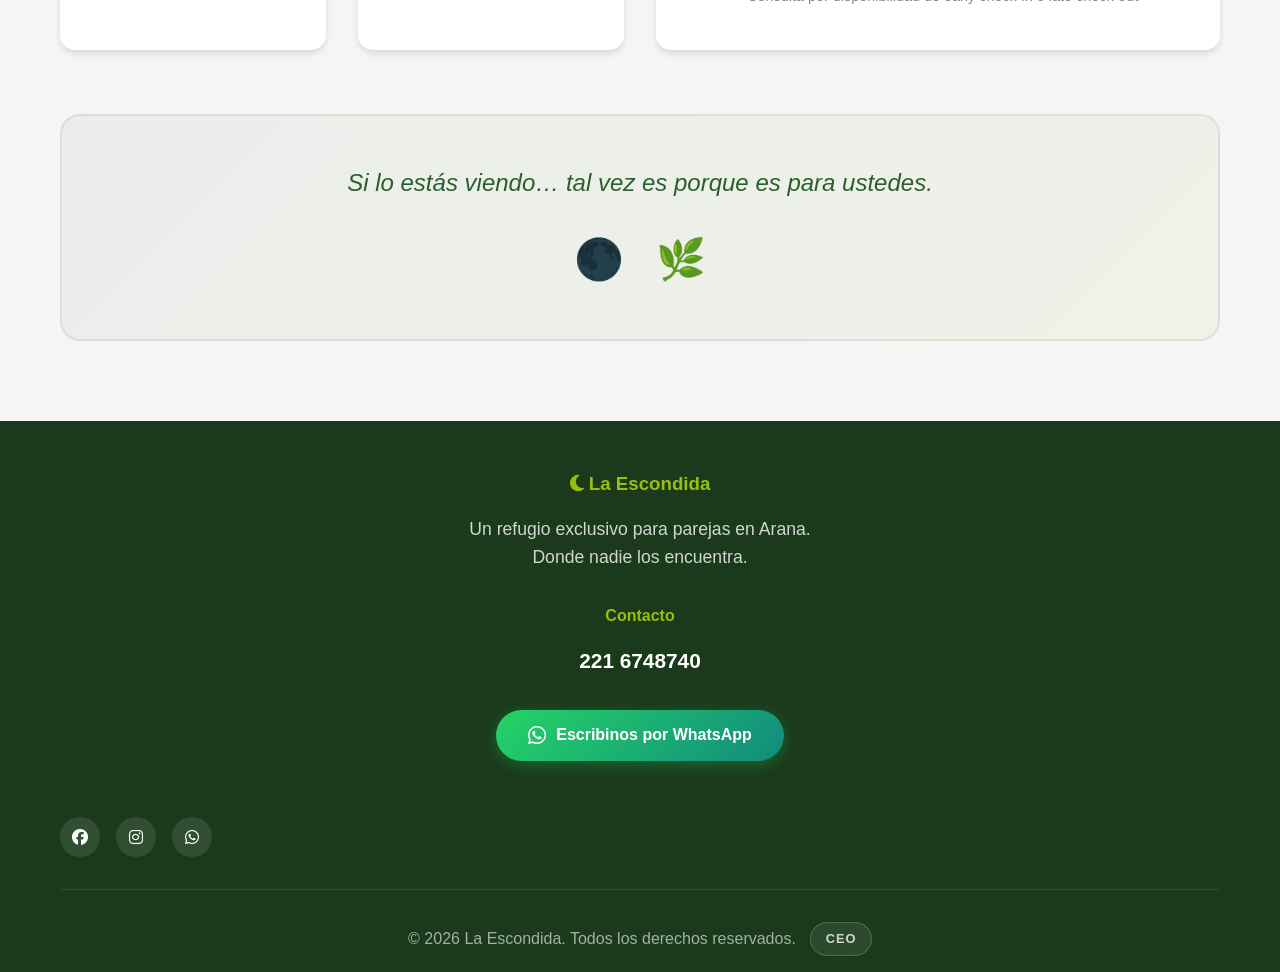
==== commit b0493d7c: "Fuerza actualización de assets cacheados" ====
--- a/index.html
+++ b/index.html
@@ -9,9 +9,9 @@
     <meta name="apple-mobile-web-app-capable" content="yes">
     <meta name="apple-mobile-web-app-status-bar-style" content="black-translucent">
     <meta name="apple-mobile-web-app-title" content="La Escondida">
-    <link rel="manifest" href="manifest.json">
+    <link rel="manifest" href="manifest.json?v=20260313-2">
     <title>Cabaña Escondida - Tu Refugio en la Naturaleza</title>
-    <link rel="stylesheet" href="styles.css">
+    <link rel="stylesheet" href="styles.css?v=20260313-2">
     <link rel="stylesheet" href="https://cdnjs.cloudflare.com/ajax/libs/font-awesome/6.4.0/css/all.min.css">
 </head>
 <body>
@@ -528,6 +528,6 @@
         </div>
     </div>
 
-    <script src="script.js"></script>
+    <script src="script.js?v=20260313-2"></script>
 </body>
 </html>
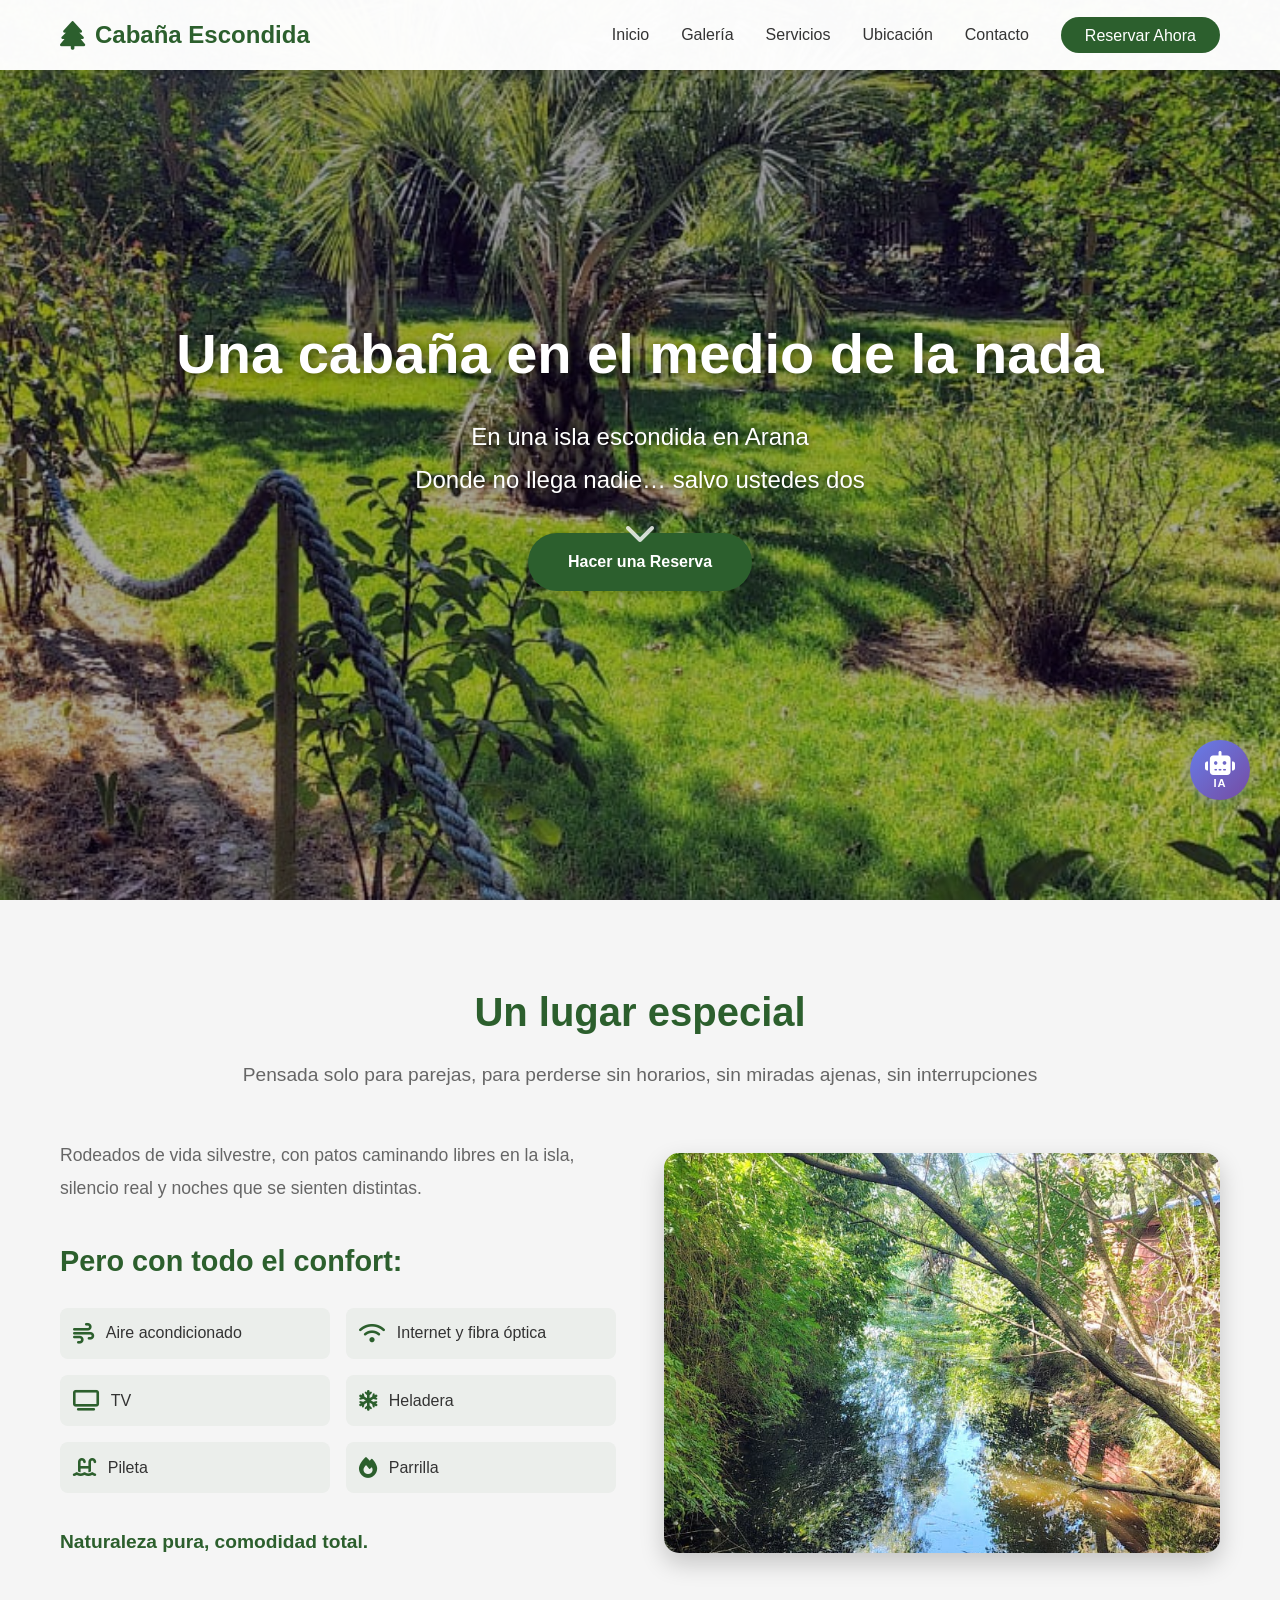
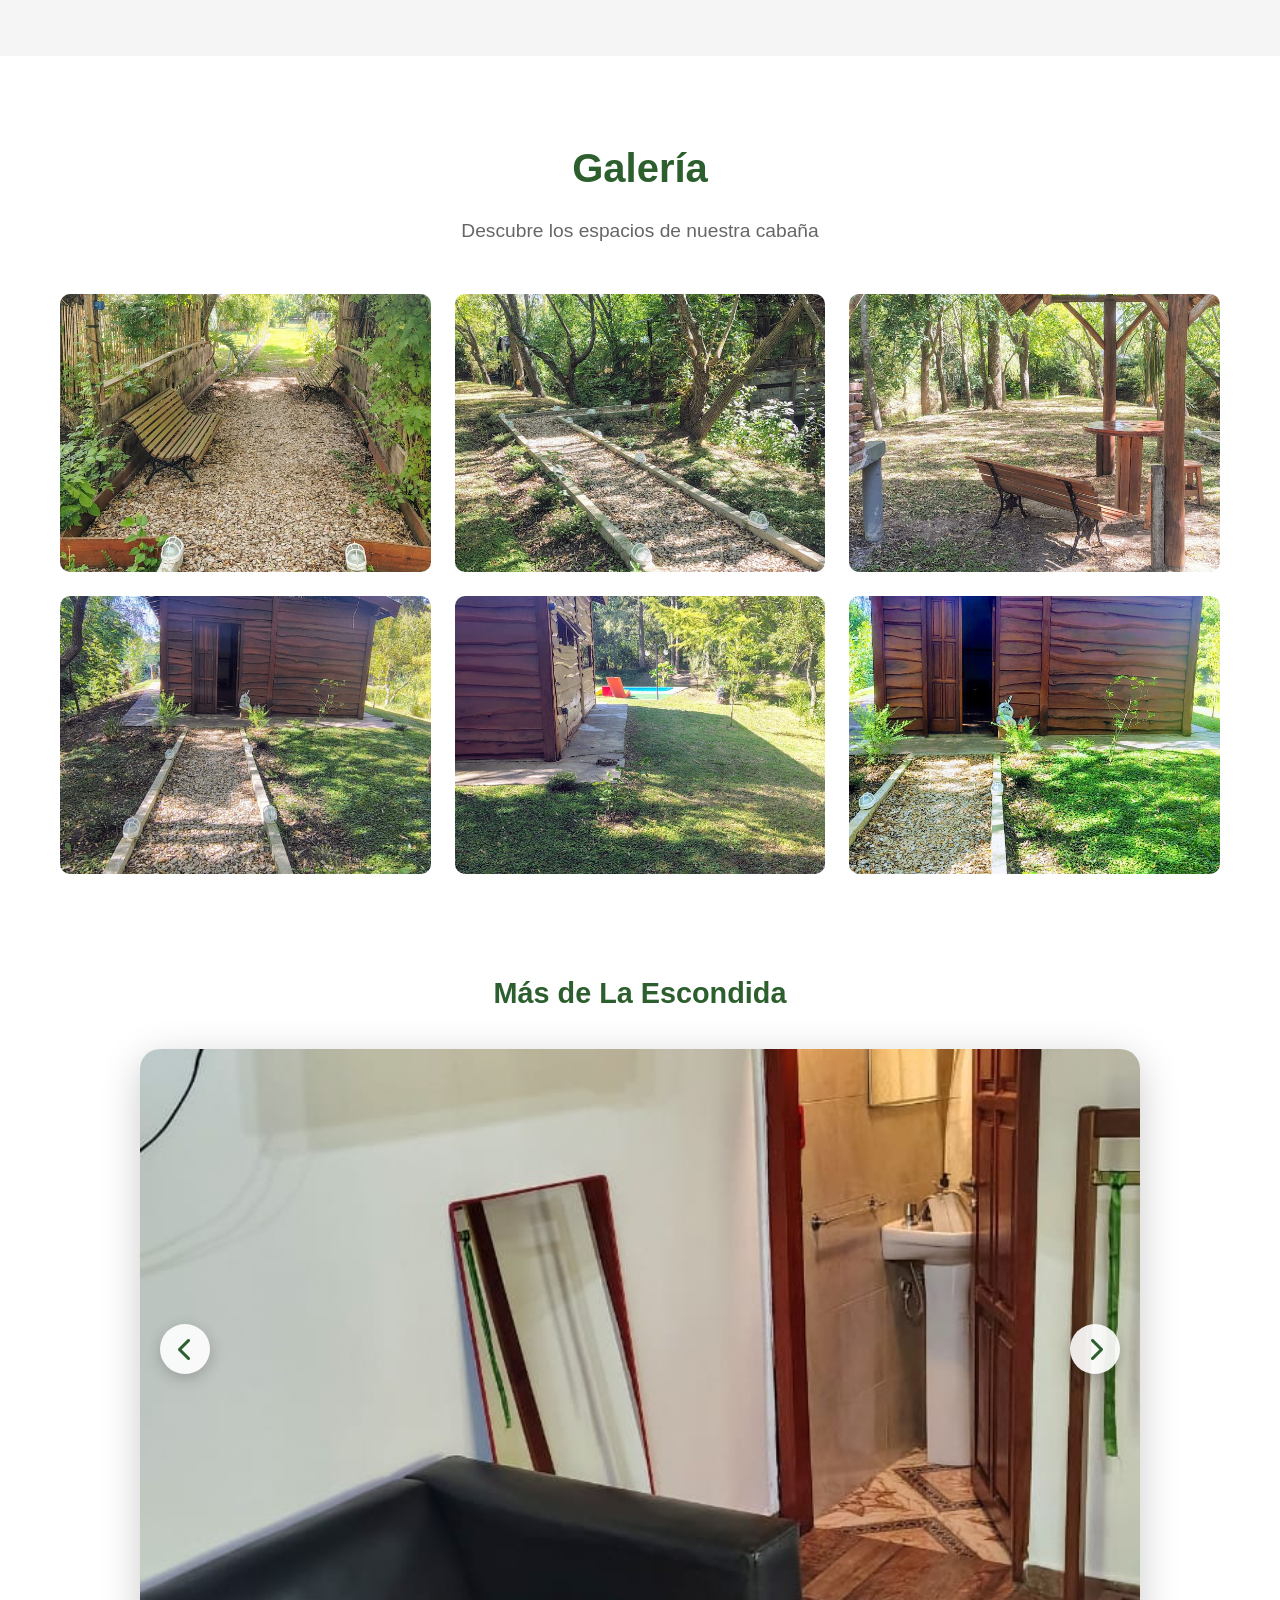
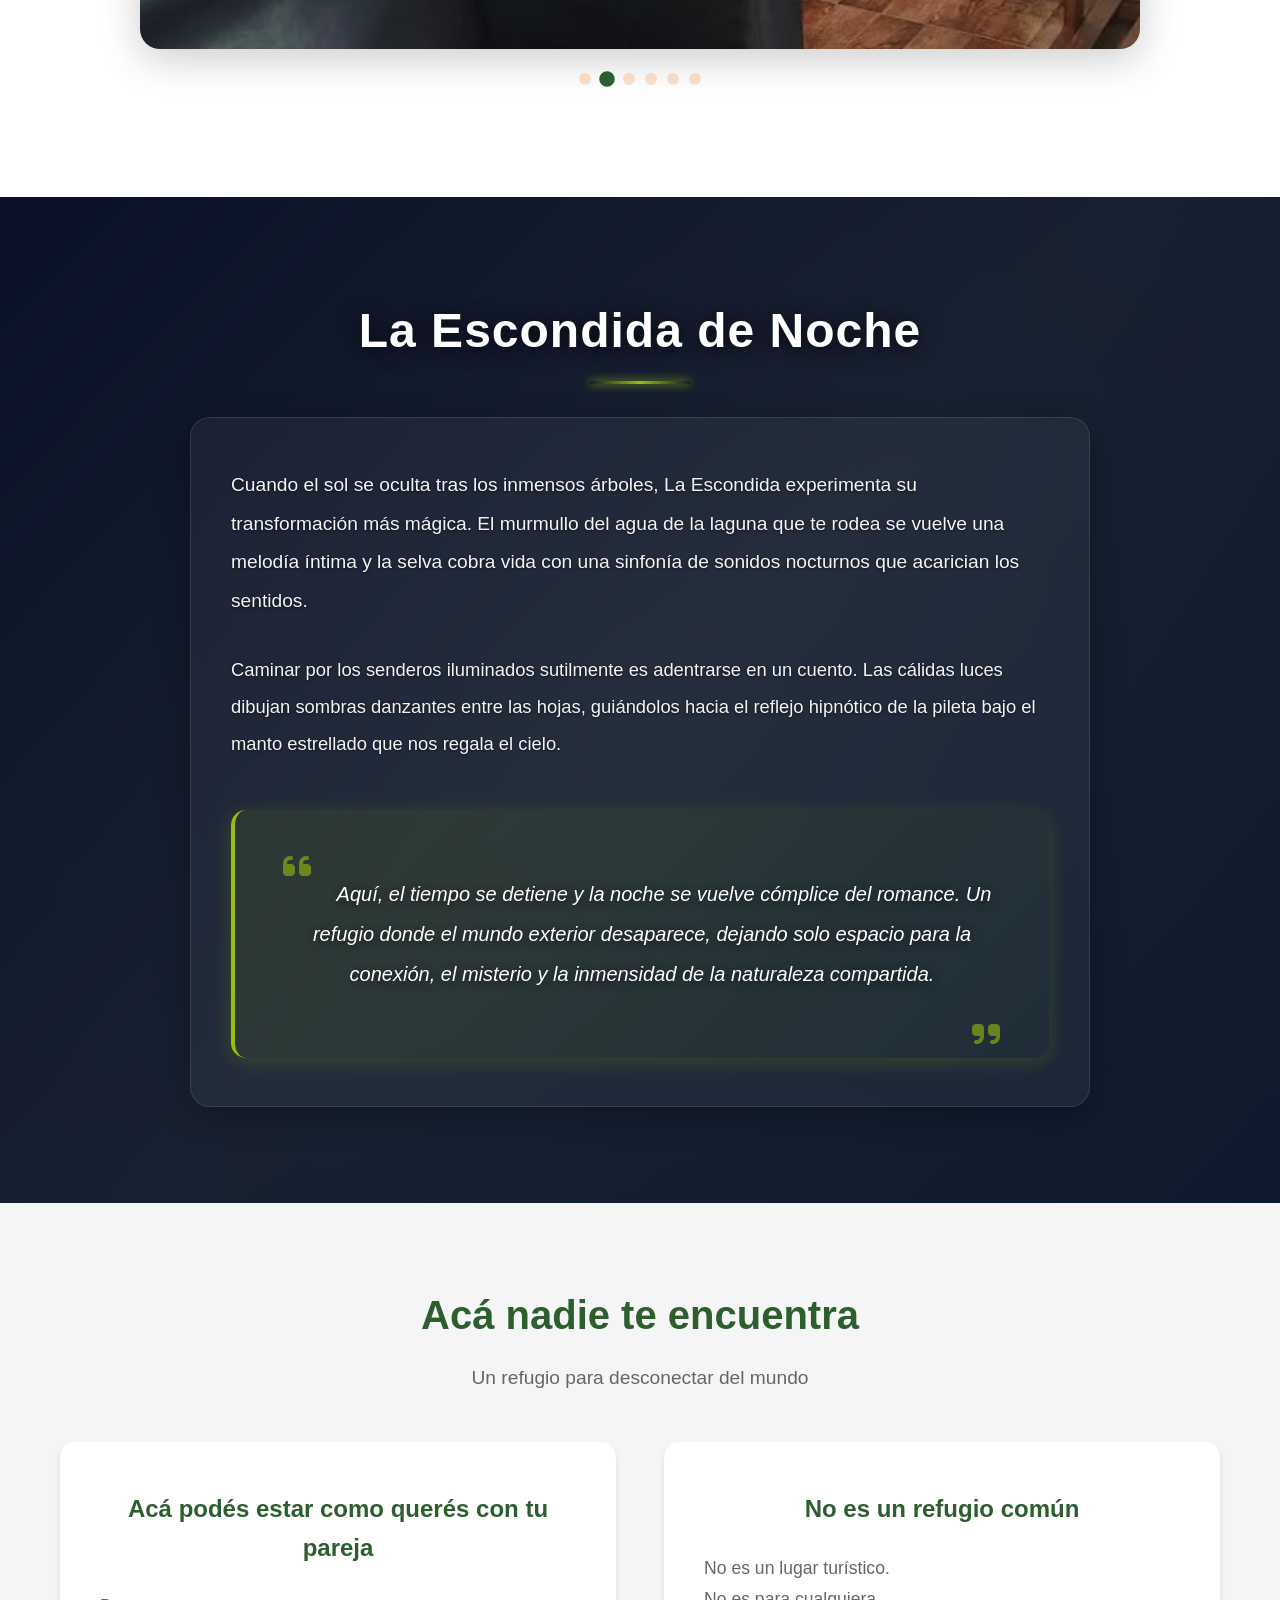
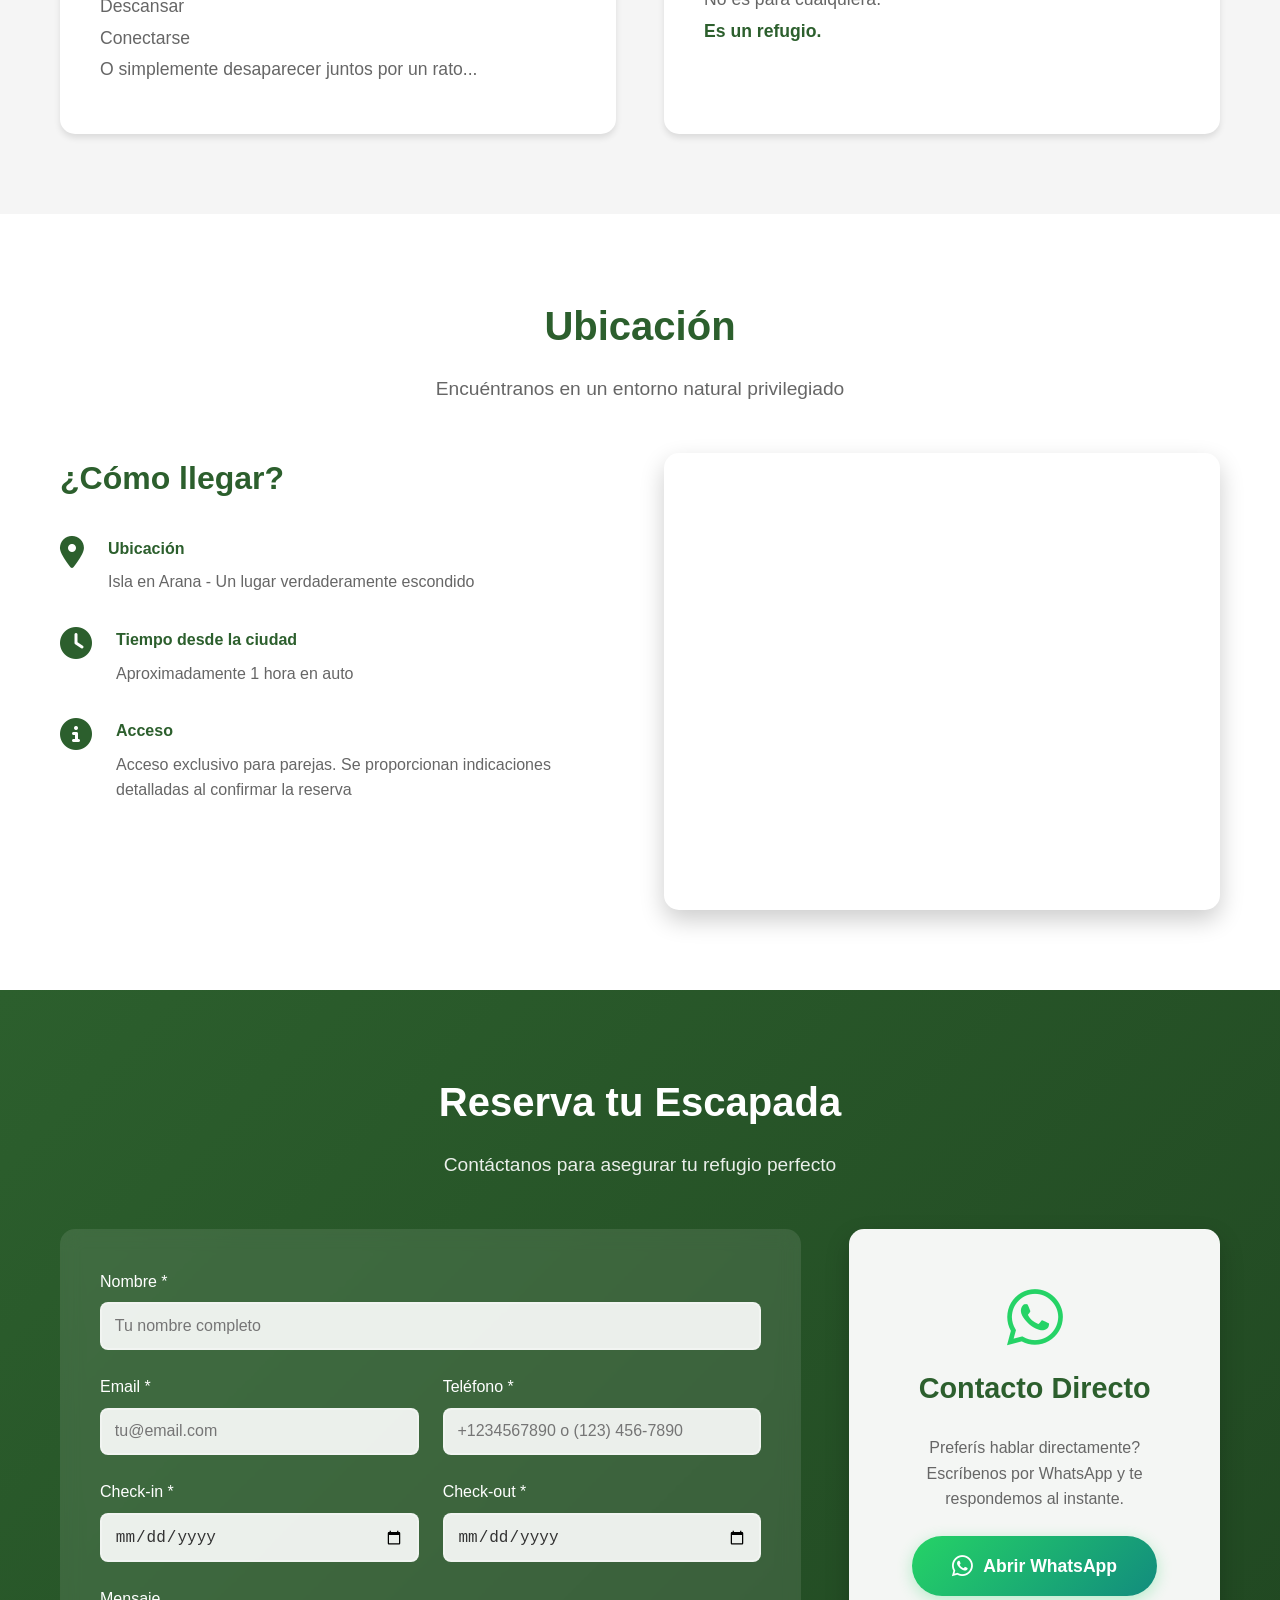
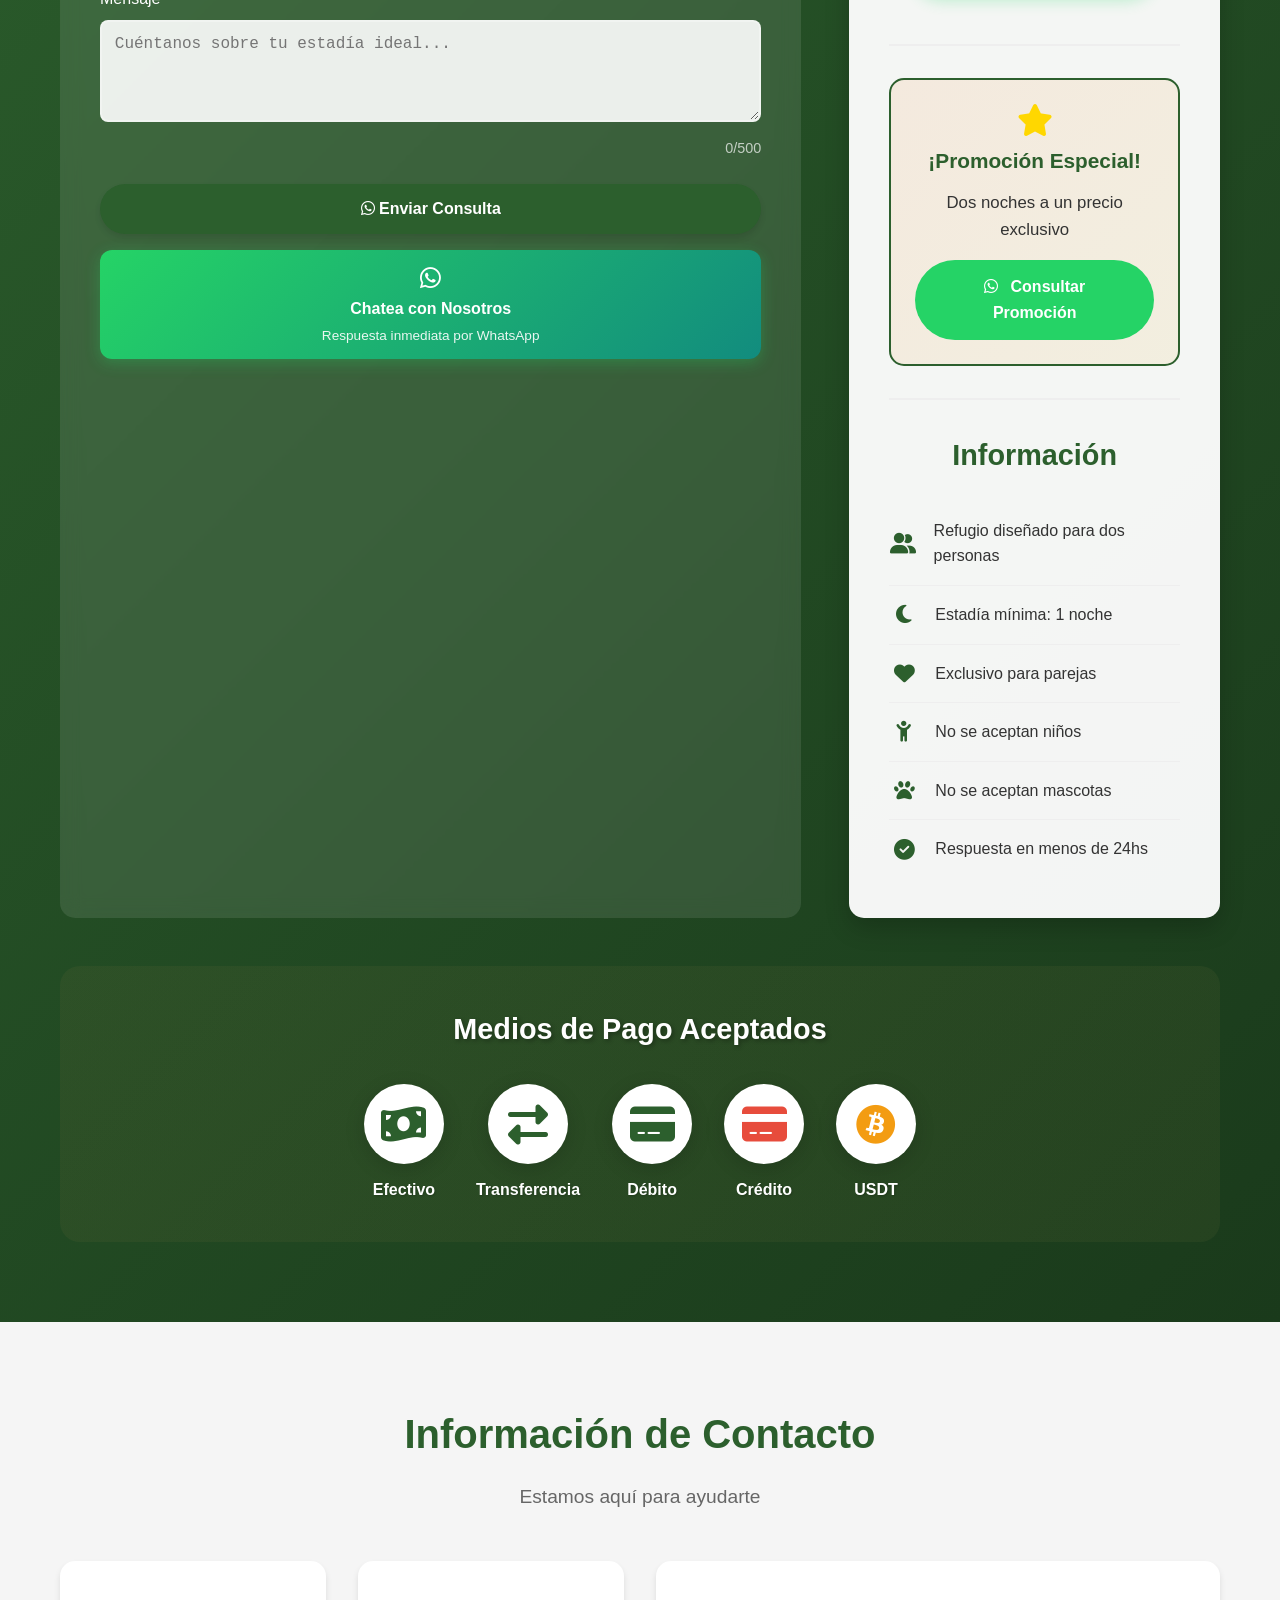
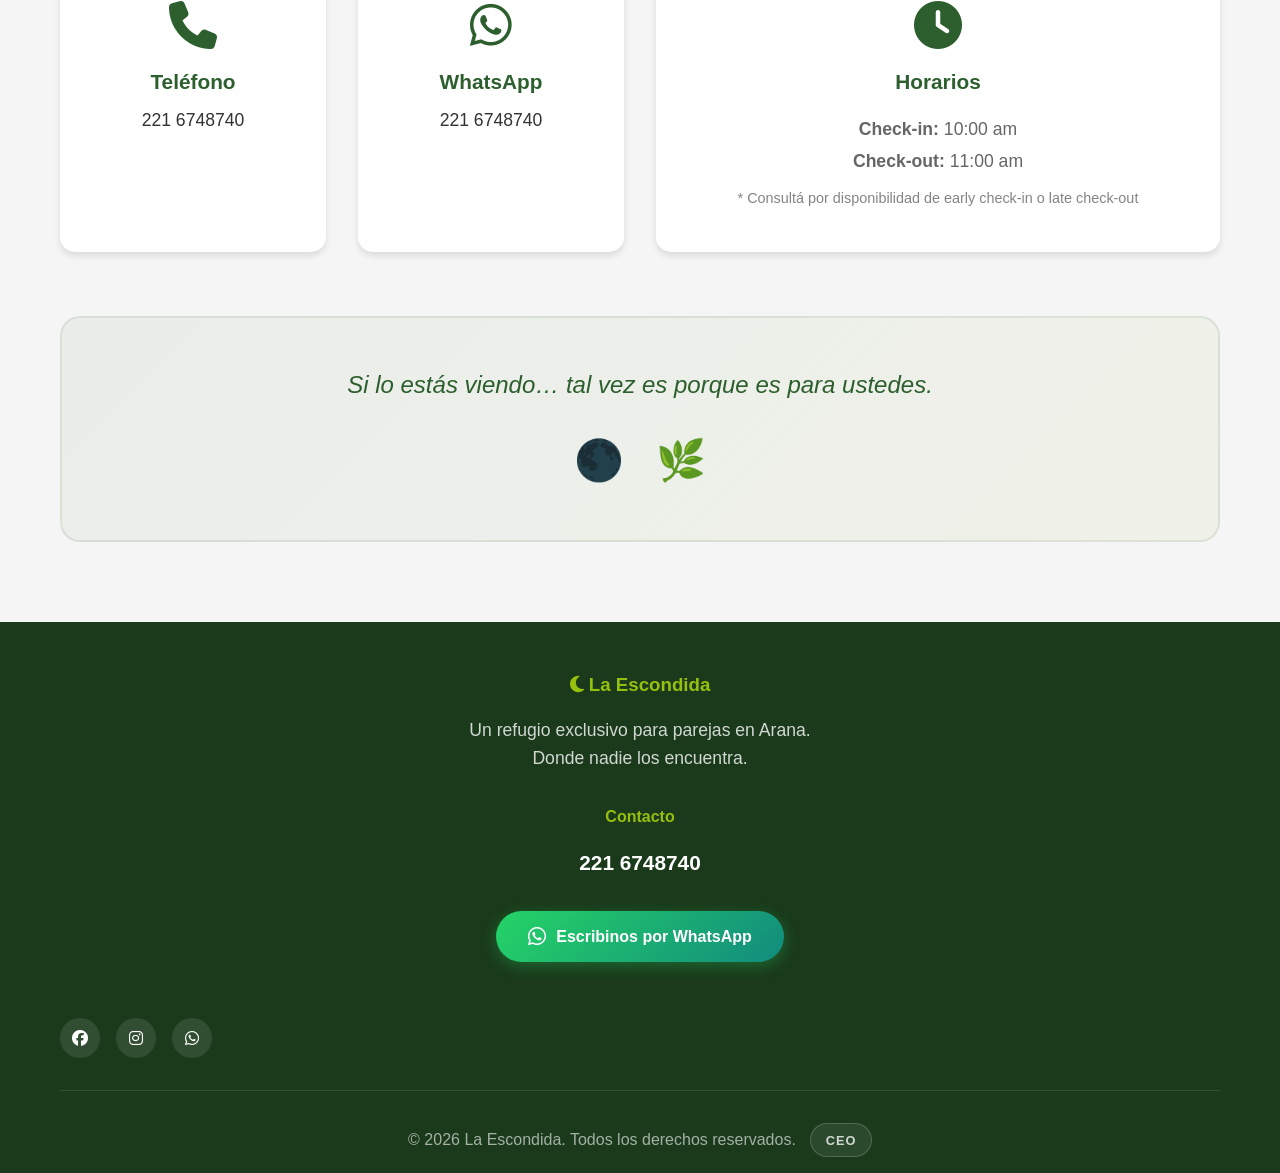
==== commit 352ad72c: "Aclara restricciones en reservas" ====
--- a/index.html
+++ b/index.html
@@ -351,12 +351,24 @@
                         <hr style="margin: 2rem 0;">
                         <h3>Información</h3>
                         <div class="info-item">
+                            <i class="fas fa-user-friends"></i>
+                            <span>Refugio diseñado para dos personas</span>
+                        </div>
+                        <div class="info-item">
                             <i class="fas fa-moon"></i>
                             <span>Estadía mínima: 1 noche</span>
                         </div>
                         <div class="info-item">
                             <i class="fas fa-heart"></i>
                             <span>Exclusivo para parejas</span>
+                        </div>
+                        <div class="info-item">
+                            <i class="fas fa-child-reaching"></i>
+                            <span>No se aceptan niños</span>
+                        </div>
+                        <div class="info-item">
+                            <i class="fas fa-paw"></i>
+                            <span>No se aceptan mascotas</span>
                         </div>
                         <div class="info-item">
                             <i class="fas fa-check-circle"></i>
